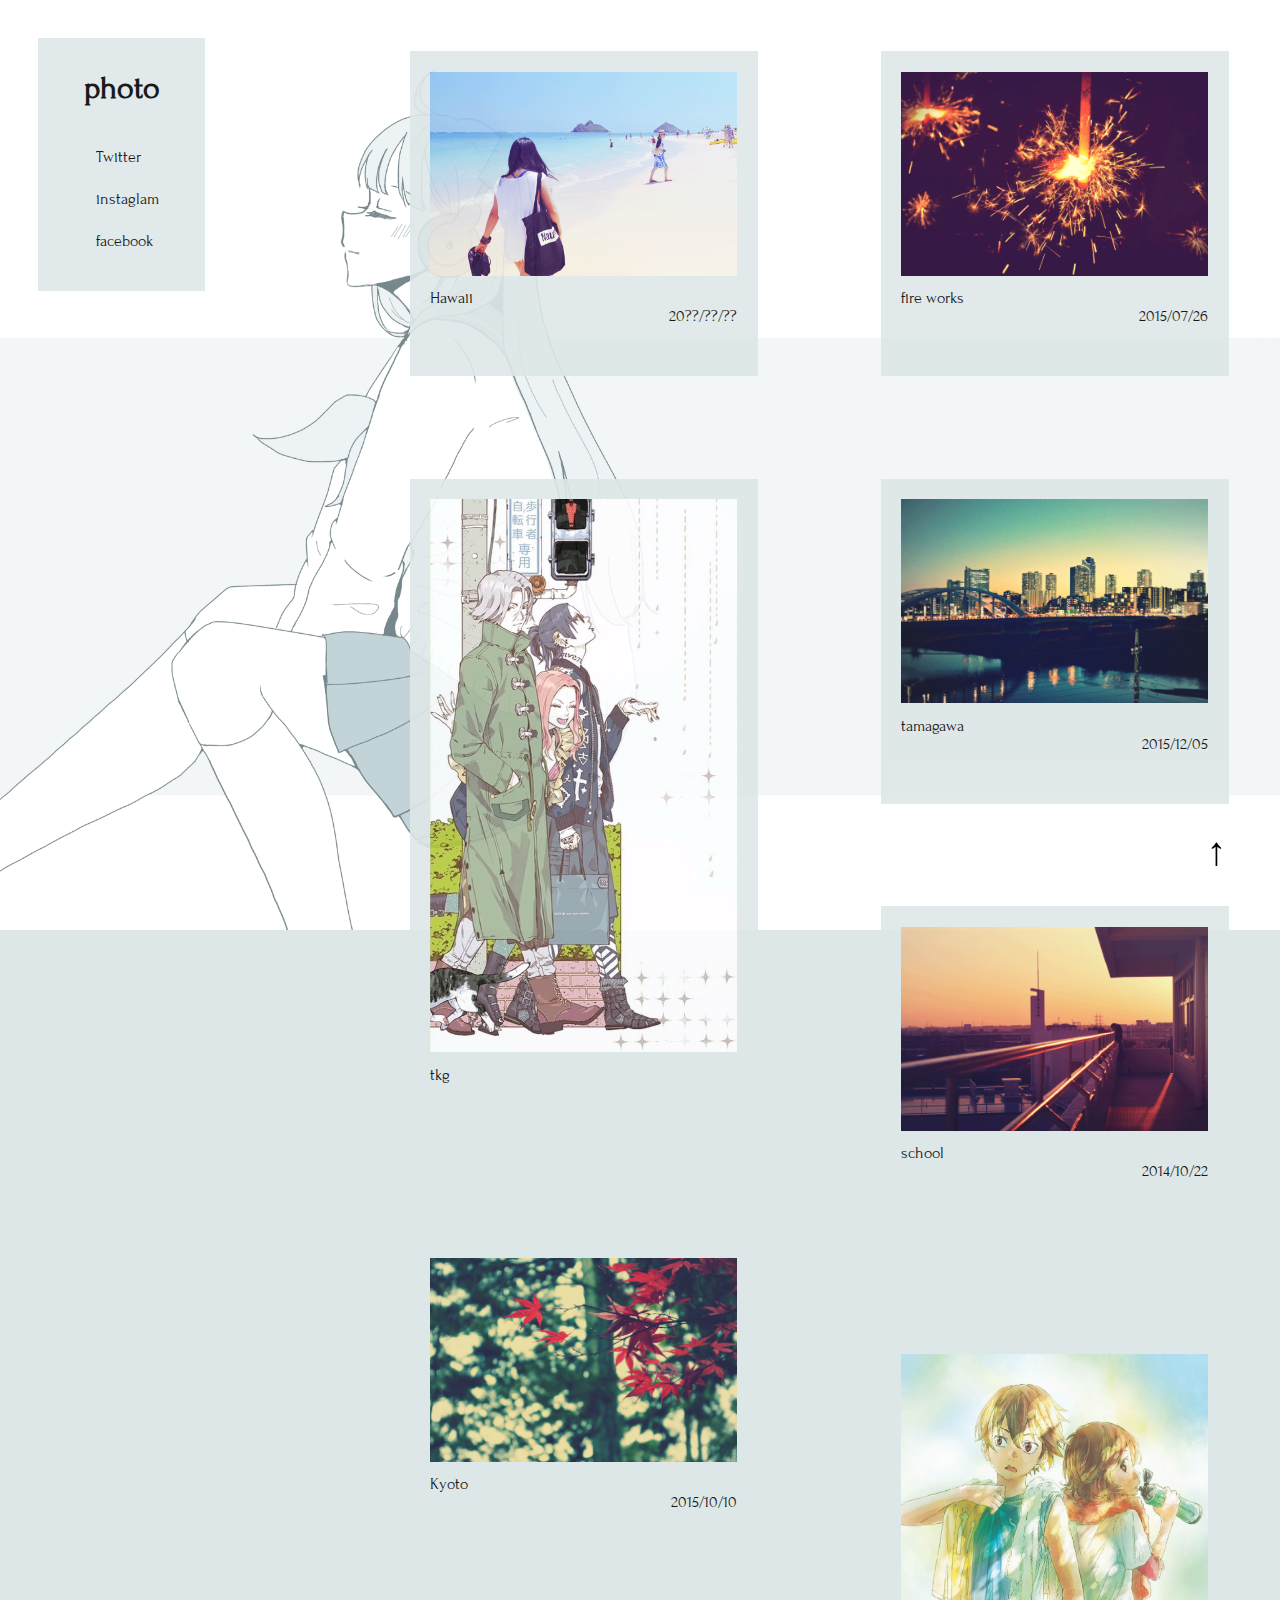
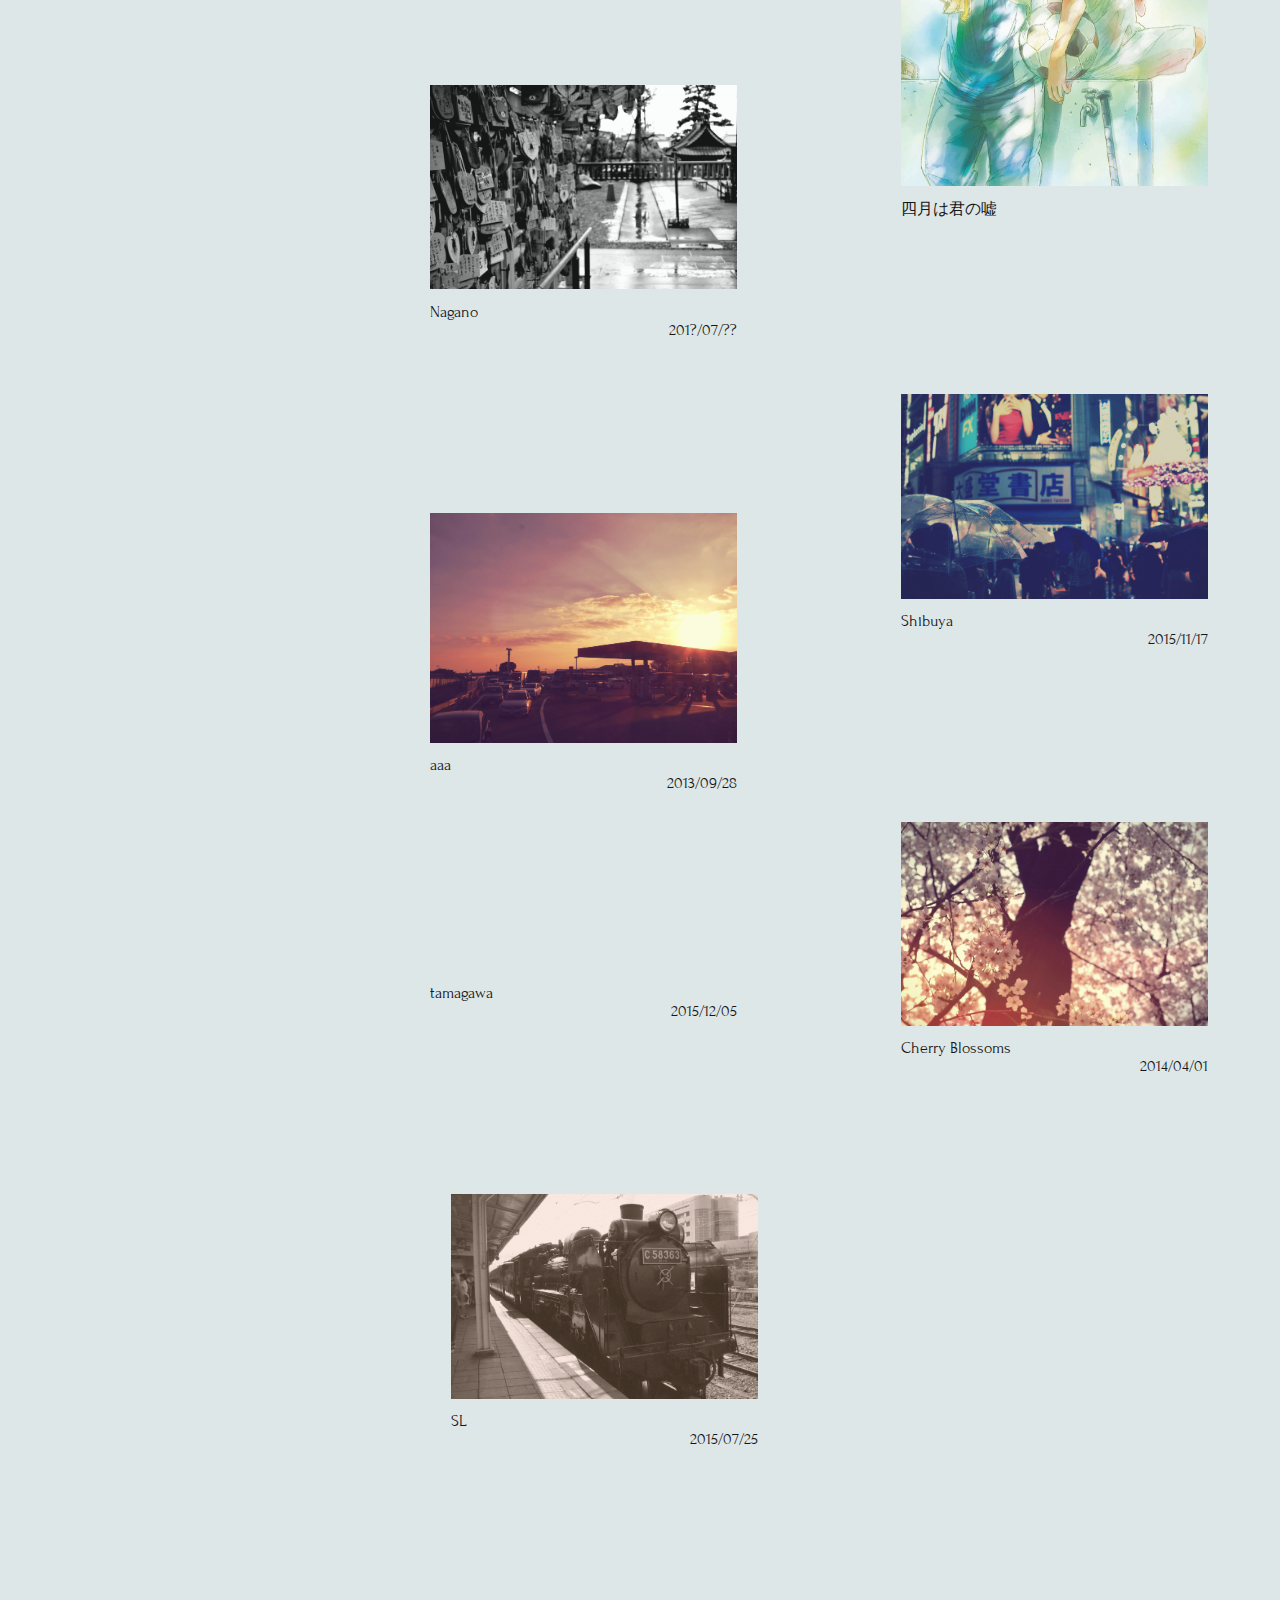
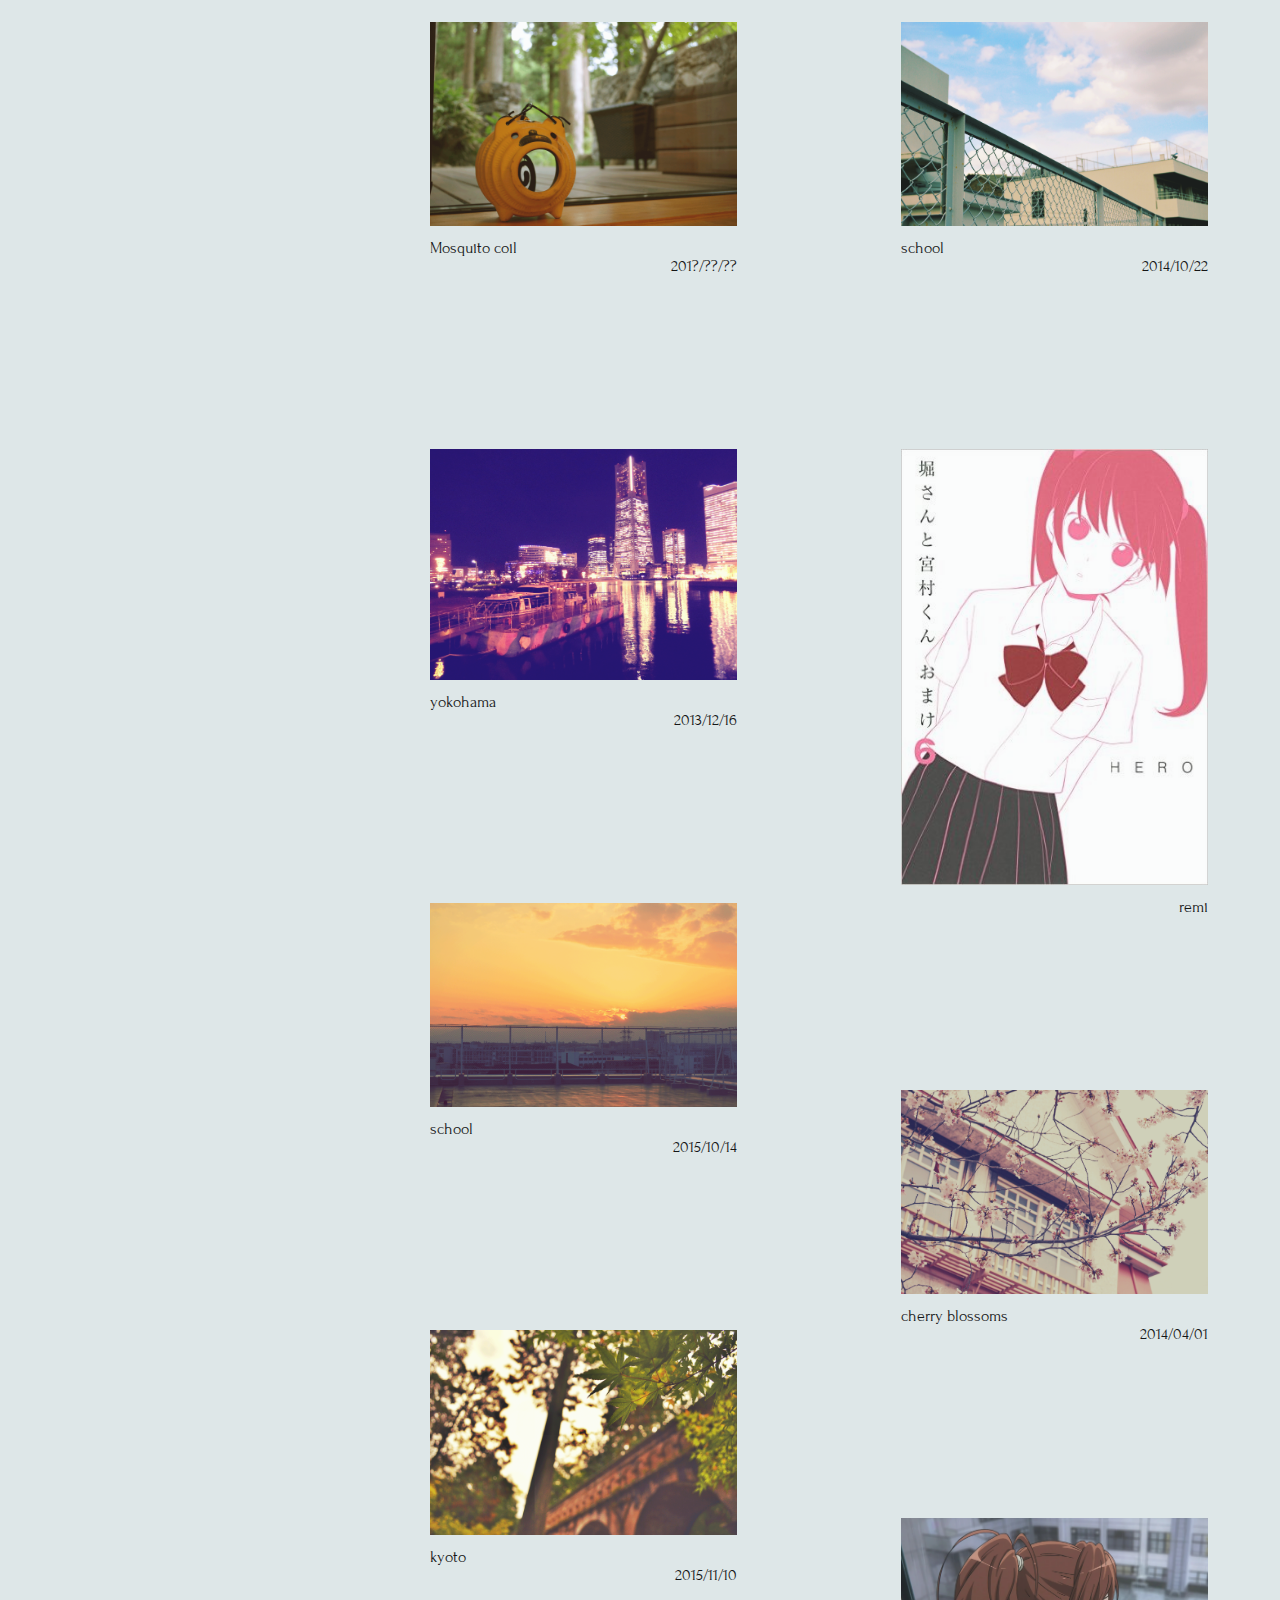
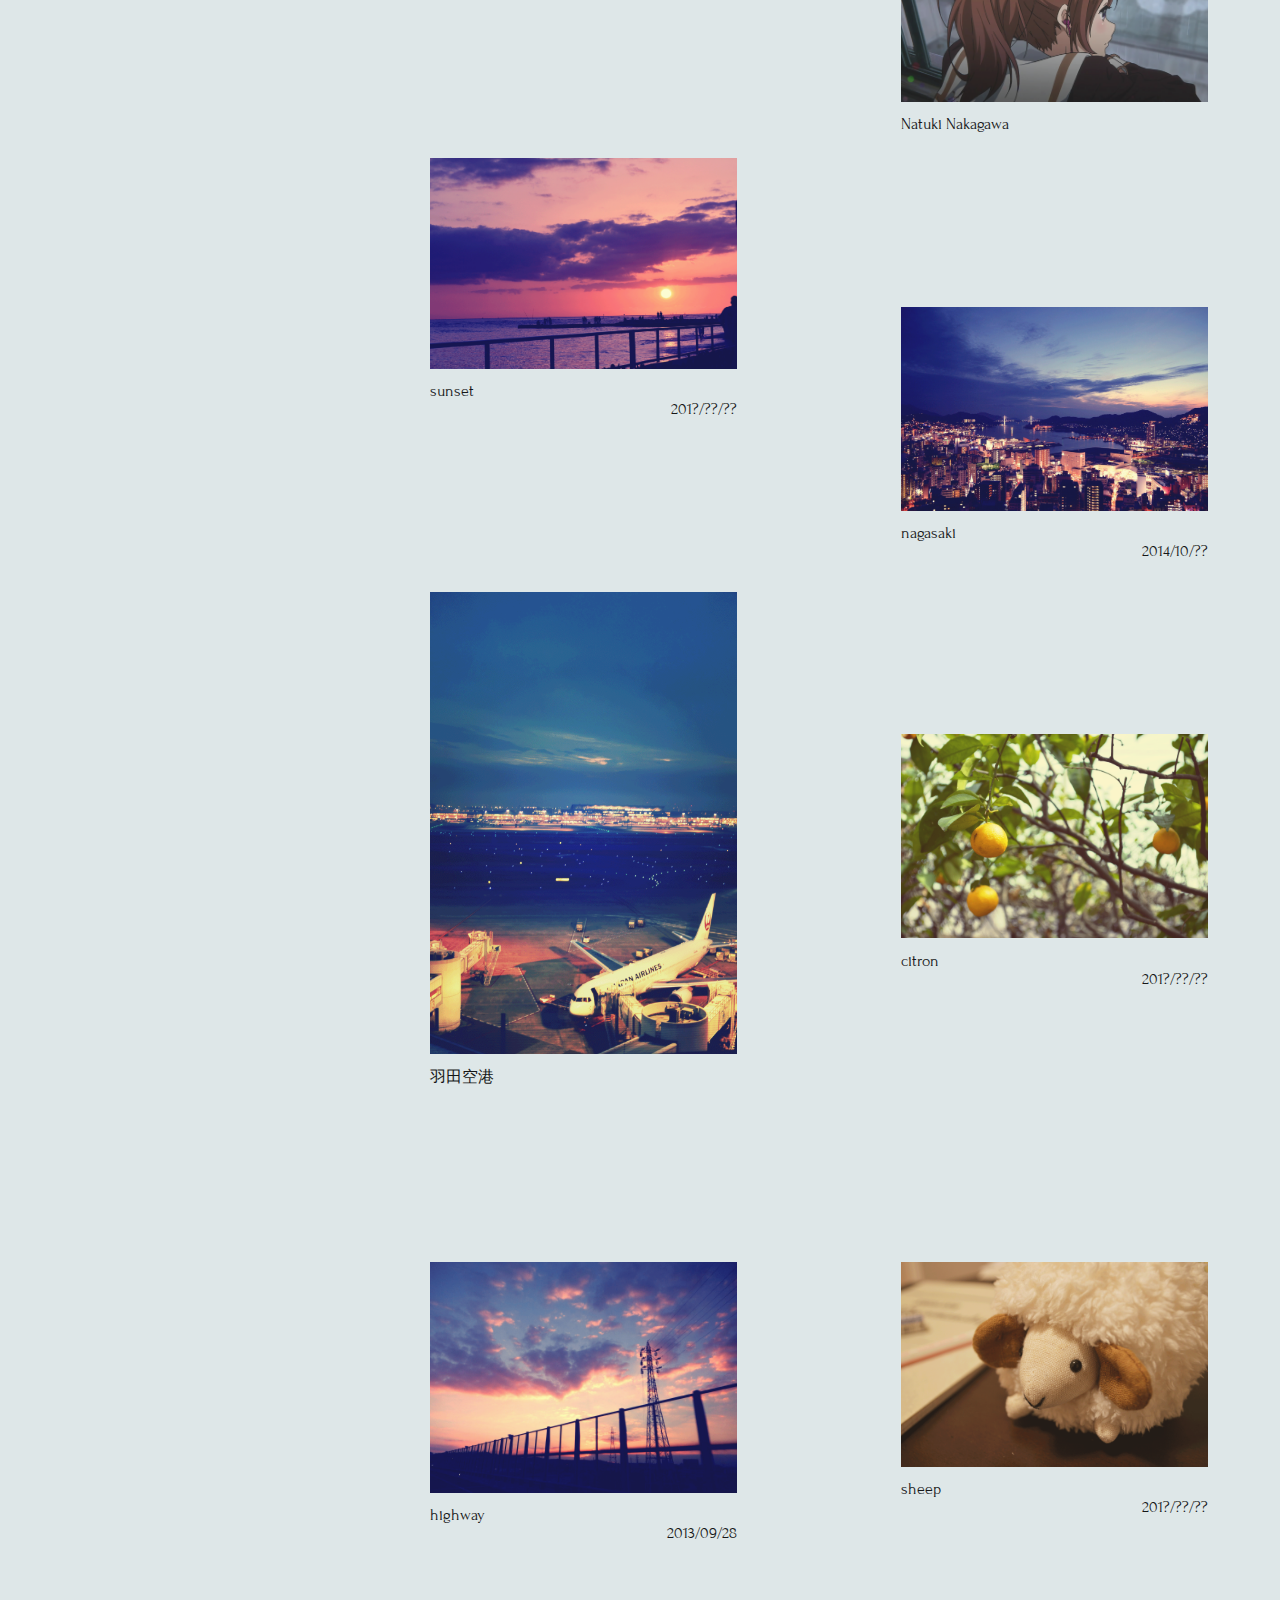
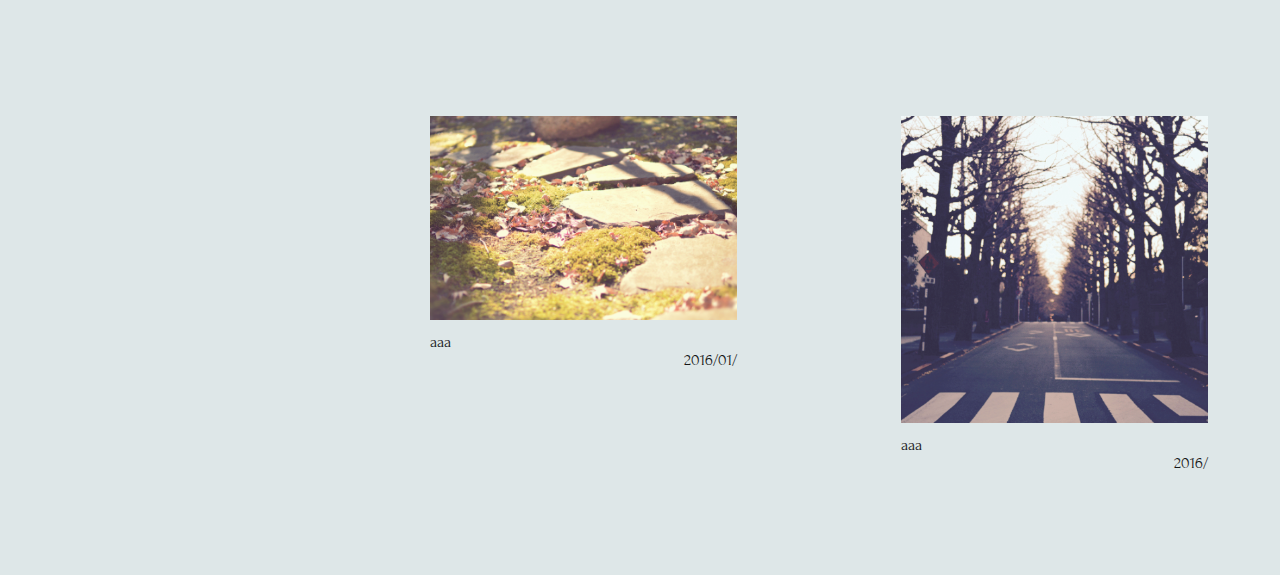
==== index.html @ d82005a2 "26" ====
<!DOCTYPE html>
<html lang="ja">

<head>
    <meta charset="UTF-8">
    <title>photo</title>
    <link rel="stylesheet" href="style.css">
    <link href='https://fonts.googleapis.com/css?family=Forum' rel='stylesheet' type='text/css'>
    
    <script src="./js/jquery-1.11.3.min.js"></script>
    <script type="text/javascript">
        $(function(){
	$('#b').on('click', function(e){
		e.preventDefault();
		$('html, body').stop().animate({
			scrollTop: 0
		},800);
	});
});

    </script>

</head>


<body>

    <div id="top"></div>

    <div id="a">
        <h1>photo</h1>
        <div class="link">
            <a href="https://twitter.com/fy1125">Twitter</a>
            <br>
            <a href="https://www.instagram.com/fu_1125/">instaglam</a>
            <br>
            <a href="https://www.facebook.com/fuukayo">facebook</a>
        </div>
    </div>



    <div id="photo">

        <div class="one top">
            <img src="./photo/1.png" alt="">
            <h4>Hawaii</h4>
            <p>20??/??/??</p>
        </div>

        <div class="two">
            <img src="./photo/hanabi.png" alt="">
            <h4>fire works</h4>
            <p>2015/07/26</p>
        </div>

        <div class="one">
            <img src="./photo/tkg.jpg" alt="">
            <h4>tkg</h4>
        </div>

        <div class="two">
            <img src="./photo/otamagawa.png" alt="">
            <h4>tamagawa</h4>
            <p>2015/12/05</p>
        </div>

        <div class="two">
            <img src="./photo/beranda.png" alt="">
            <h4>school</h4>
            <p>2014/10/22</p>
        </div>

        <div class="one">
            <img src="./photo/kyouto2.png" alt="">
            <h4>Kyoto</h4>
            <p>2015/10/10</p>
        </div>

        <div class="two">
            <img src="./photo/kimiuso.jpg" alt="">
            <h4>四月は君の嘘</h4>
            <p></p>
        </div>

        <div class="one">
            <img src="./photo/ema.png" alt="">
            <h4>Nagano</h4>
            <p>201?/07/??</p>
        </div>

        <div class="two">
            <img src="./photo/shibuya.png" alt="">
            <h4>Shibuya</h4>
            <p>2015/11/17</p>
        </div>

        <div class="one">
            <img src="./photo/osora.png" alt="">
            <h4>aaa</h4>
            <p>2013/09/28</p>
        </div>

        <div class="two">
            <img src="./photo/sakusakura.png" alt="">
            <h4>Cherry Blossoms</h4>
            <p>2014/04/01</p>
        </div>

        <div class="one">
            <img src="./photo/tamagawa.png" alt="">
            <h4>tamagawa</h4>
            <p>2015/12/05</p>
        </div>

        <div class="two">
            <img src="./photo/sl.png" alt="">
            <h4>SL</h4>
            <p>2015/07/25</p>
        </div>

        <div class="one">
            <img src="./photo/pig.png" alt="">
            <h4>Mosquito coil</h4>
            <p>201?/??/??</p>
        </div>

        <div class="two">
            <img src="./photo/daaaa.png" alt="">
            <h4>school</h4>
            <p>2014/10/22</p>
        </div>

        <div class="one">
            <img src="./photo/yokohama.png" alt="">
            <h4>yokohama</h4>
            <p>2013/12/16</p>
        </div>

        <div class="two">
            <img src="./photo/remi.jpg" alt="">
            <p>remi</p>
        </div>

        <div class="one">
            <img src="./photo/okujo.png" alt="">
            <h4>school</h4>
            <p>2015/10/14</p>
        </div>

        <div class="two">
            <img src="./photo/sakura.png" alt="">
            <h4>cherry blossoms</h4>
            <p>2014/04/01</p>
        </div>

        <div class="one">
            <img src="./photo/kyouto.png" alt="">
            <h4>kyoto</h4>
            <p>2015/11/10</p>
        </div>

        <div class="two">
            <img src="./photo/ponite.png" alt="">
            <h4>Natuki Nakagawa</h4>
            <p></p>
        </div>

        <div class="one">
            <img src="./photo/sunset.png" alt="">
            <h4>sunset</h4>
            <p>201?/??/??</p>
        </div>

        <div class="two">
            <img src="./photo/nagasaki.png" alt="">
            <h4>nagasaki</h4>
            <p>2014/10/??</p>
        </div>

        <div class="one">
            <img src="./photo/hanedaa.png" alt="">
            <h4>羽田空港</h4>
            <p></p>
        </div>

        <div class="two">
            <img src="./photo/yuzu.png" alt="">
            <h4>citron</h4>
            <p>201?/??/??</p>
        </div>
        <div class="one">
            <img src="./photo/nnn.png" alt="">
            <h4>highway</h4>
            <p>2013/09/28</p>
        </div>
        <div class="two">
            <img src="./photo/hitsuji.png" alt="">
            <h4>sheep</h4>
            <p>201?/??/??</p>
        </div>
        
        <div class="one">
            <img src="./photo/DSC_0556_.png" alt="">
            <h4>aaa</h4>
            <p>2016/01/</p>
        </div>
        
        <div class="two">
            <img src="./photo/DSC_0571.png" alt="">
            <h4>aaa</h4>
            <p>2016/</p>
        </div>

    </div>

    <div id="b">
        <a href="#top" class="c">↑</a>
    </div>
</body>


</html>
---- style.css ----
@charset "UTF-8";
* {
    margin: 0;
    padding: 0;
}

@font-face {
    font-family: 'kokugl';
    src: url('./font/font_1_kokugl_1.15_rls.eot') format('embedded-opentype'), url('./font/font_1_kokugl_1.15_rls.eot?#iefix') format('embedded-opentype'), url('./font/font_1_kokugl_1.15_rls.woff') format('woff'), url('./font/font_1_kokugl_1.15_rls.ttf') format('truetype');
    /*url('fontname.svg#fontset') format('svg');*/
    font-weight: normal;
    font-style: normal;
}

@media only screen 
    and (min-device-width: 768px) 
    and (max-device-width: 1024px)
{
    body {
        background-attachment: none;
    }
}

body {
    width: 100%;
    margin: 0;
    background-image: url(./photo/bg00.jpeg);
    background-attachment: fixed;
    background-position: center center;
    background-repeat: no-repeat;
    background-size: cover;
    background-color: #dee7e8;
    font-family: 'Forum', cursive;
    /*font-family: 'kokugl';*/
}
/*
#top {
    position: fixed;
    top: 0%;
    left: 50%;
    background-image: url(./photo/bg00.jpeg);
    background-repeat: no-repeat;
    width: 2048px;
    height: 1536px;
    margin-top: -824px;
    margin-left: -768px;
}
*/

#a {
    width: 10%;
    background: #dee7e8;
    margin: 3%;
    margin-right: 4%;
    padding: 1.5%;
    padding-bottom: 3%;
    float: left;
    position: fixed;
    opacity: 0.9;
}

h1 {
    text-align: center;
    padding-top: 10%;
    color: #000;
}

.link {
    margin: 0 auto;
    padding-left: 30%;
    padding-top: 30%;
}

a {
    text-decoration: none;
    text-align: center;
    line-height: 1.5em;
    color: #000;
    display: table-cell;
    -webkit-transition: all 1.0s ease;
    -moz-transition: all 1.0s ease;
    -o-transition: all 1.0s ease;
    transition: all 1.0s ease;
}

a:hover {
    color: #c4c4c4;
    -moz-transform: rotateY(360deg);
    -webkit-transform: rotateY(360deg);
    -o-transform: rotateY(360deg);
    -ms-transform: rotateY(360deg);
}

#photo {
    margin-left: 20%;
}

h4 {
    color: #000;
    font-weight: 100;
}

p {
    text-align: right;
    color: #000;
}

img {
    width: 100%;
    margin-bottom: 3%;
}

.one {
    background: /*#d8e5e3*/
    #dee7e8/*#c6d4d6*/
    ;
    width: 30%;
    margin: 5%;
    padding: 2%;
    padding-bottom: 5%;
    margin-left: 15%;
    float: left;
    opacity: 0.9;
}

.two {
    background: #dee7e8;
    width: 30%;
    margin: 5%;
    padding: 2%;
    padding-bottom: 5%;
    padding-top: 2%;
    margin-right: 5%;
    opacity: 0.9;
    float: right;
}

#b {
    width: 50px;
    height: 50px;
    right: 3%;
    bottom: 3%;
    transition: 0.3s;
    text-decoration: none;
    position: fixed;
    margin-left: auto;
    font-size: 40px;
}

.c {
    top: 0;
    right: 0;
    bottom: 0;
    left: 0;
    margin: auto;
    width: 50px;
    height: 50px;
}
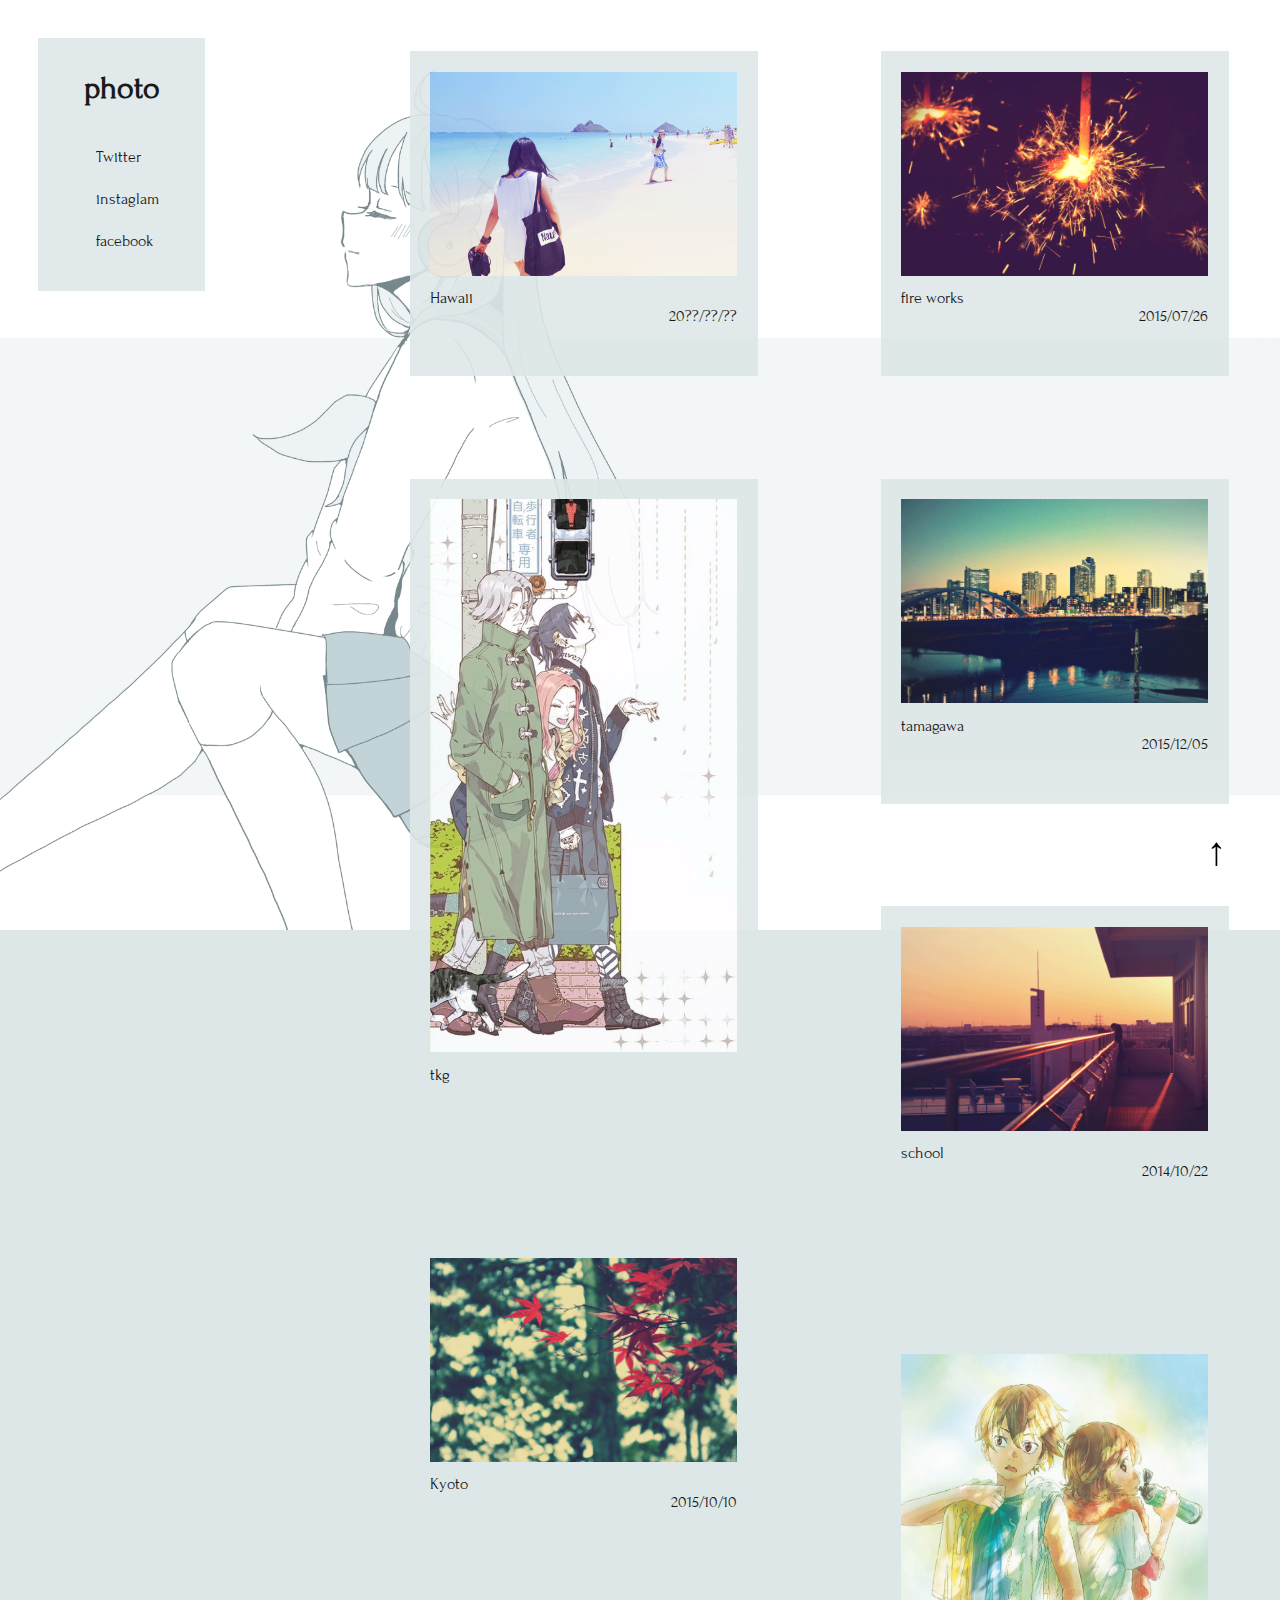
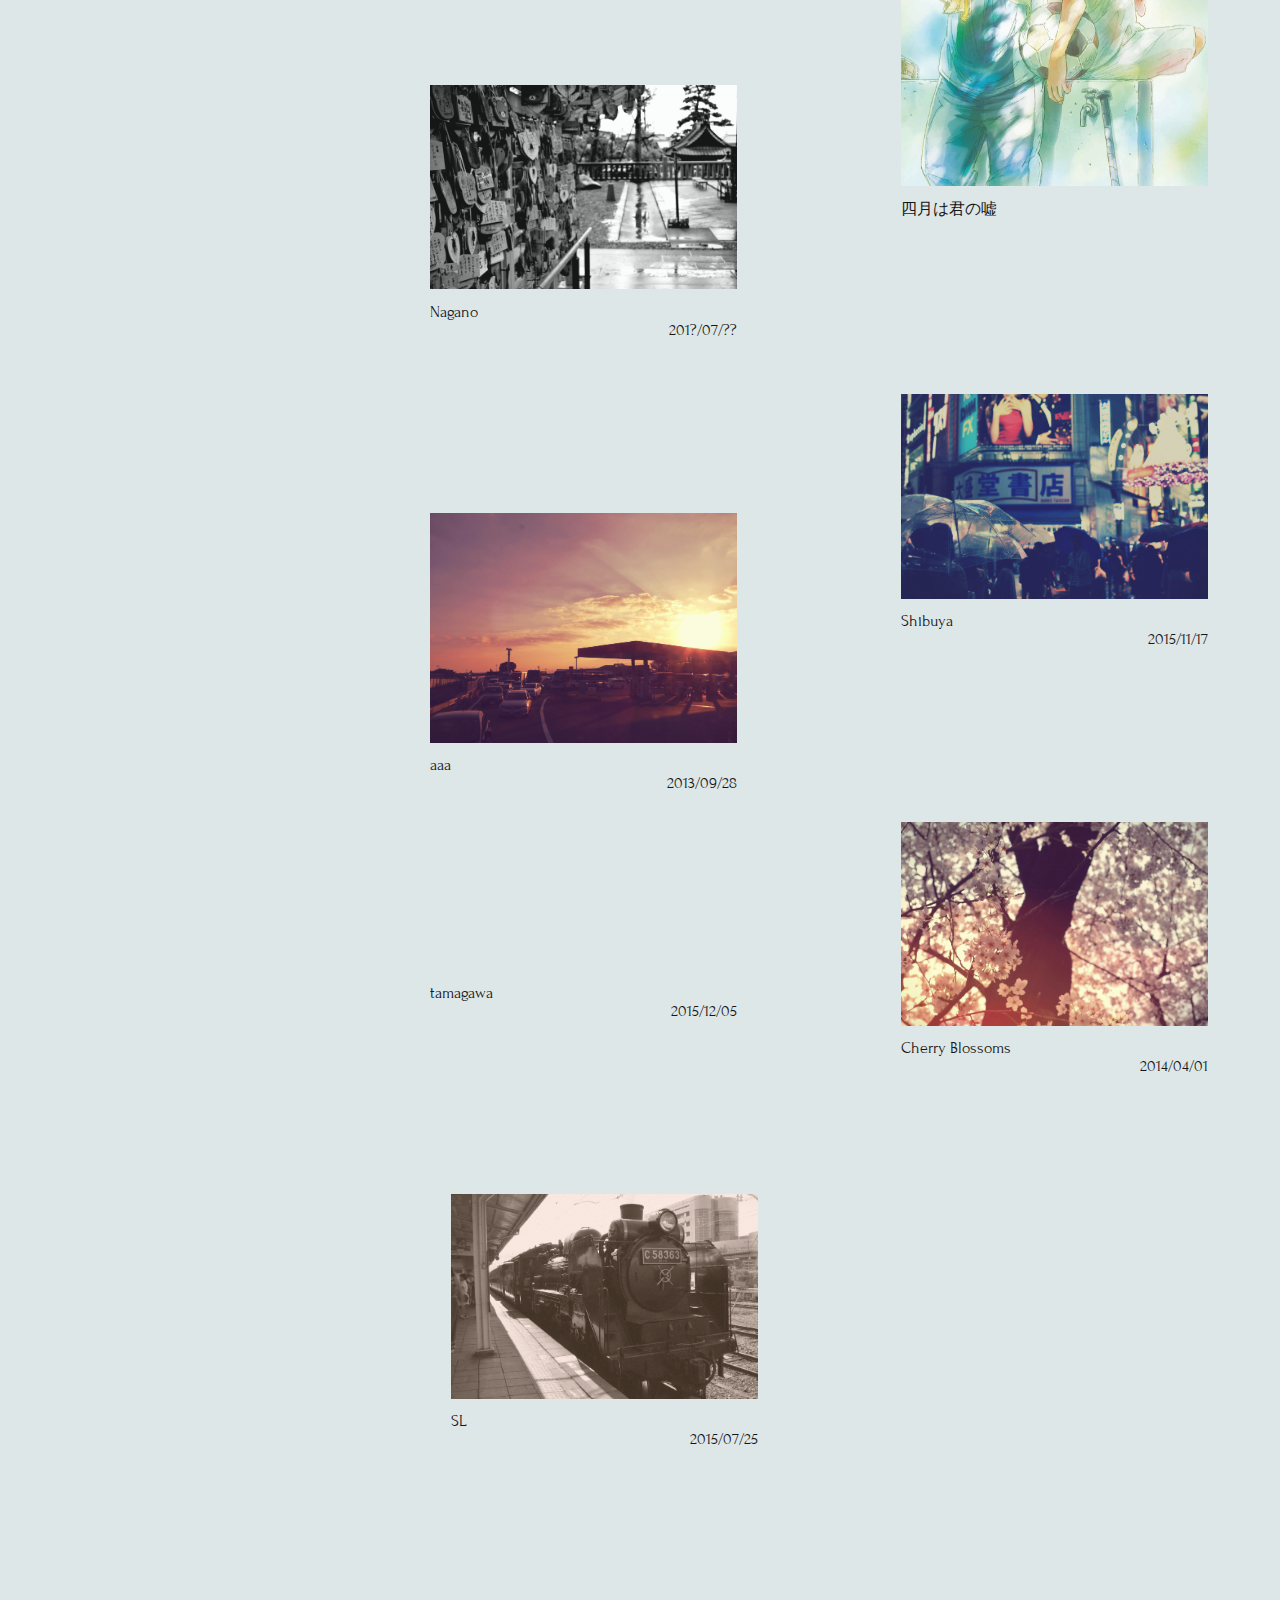
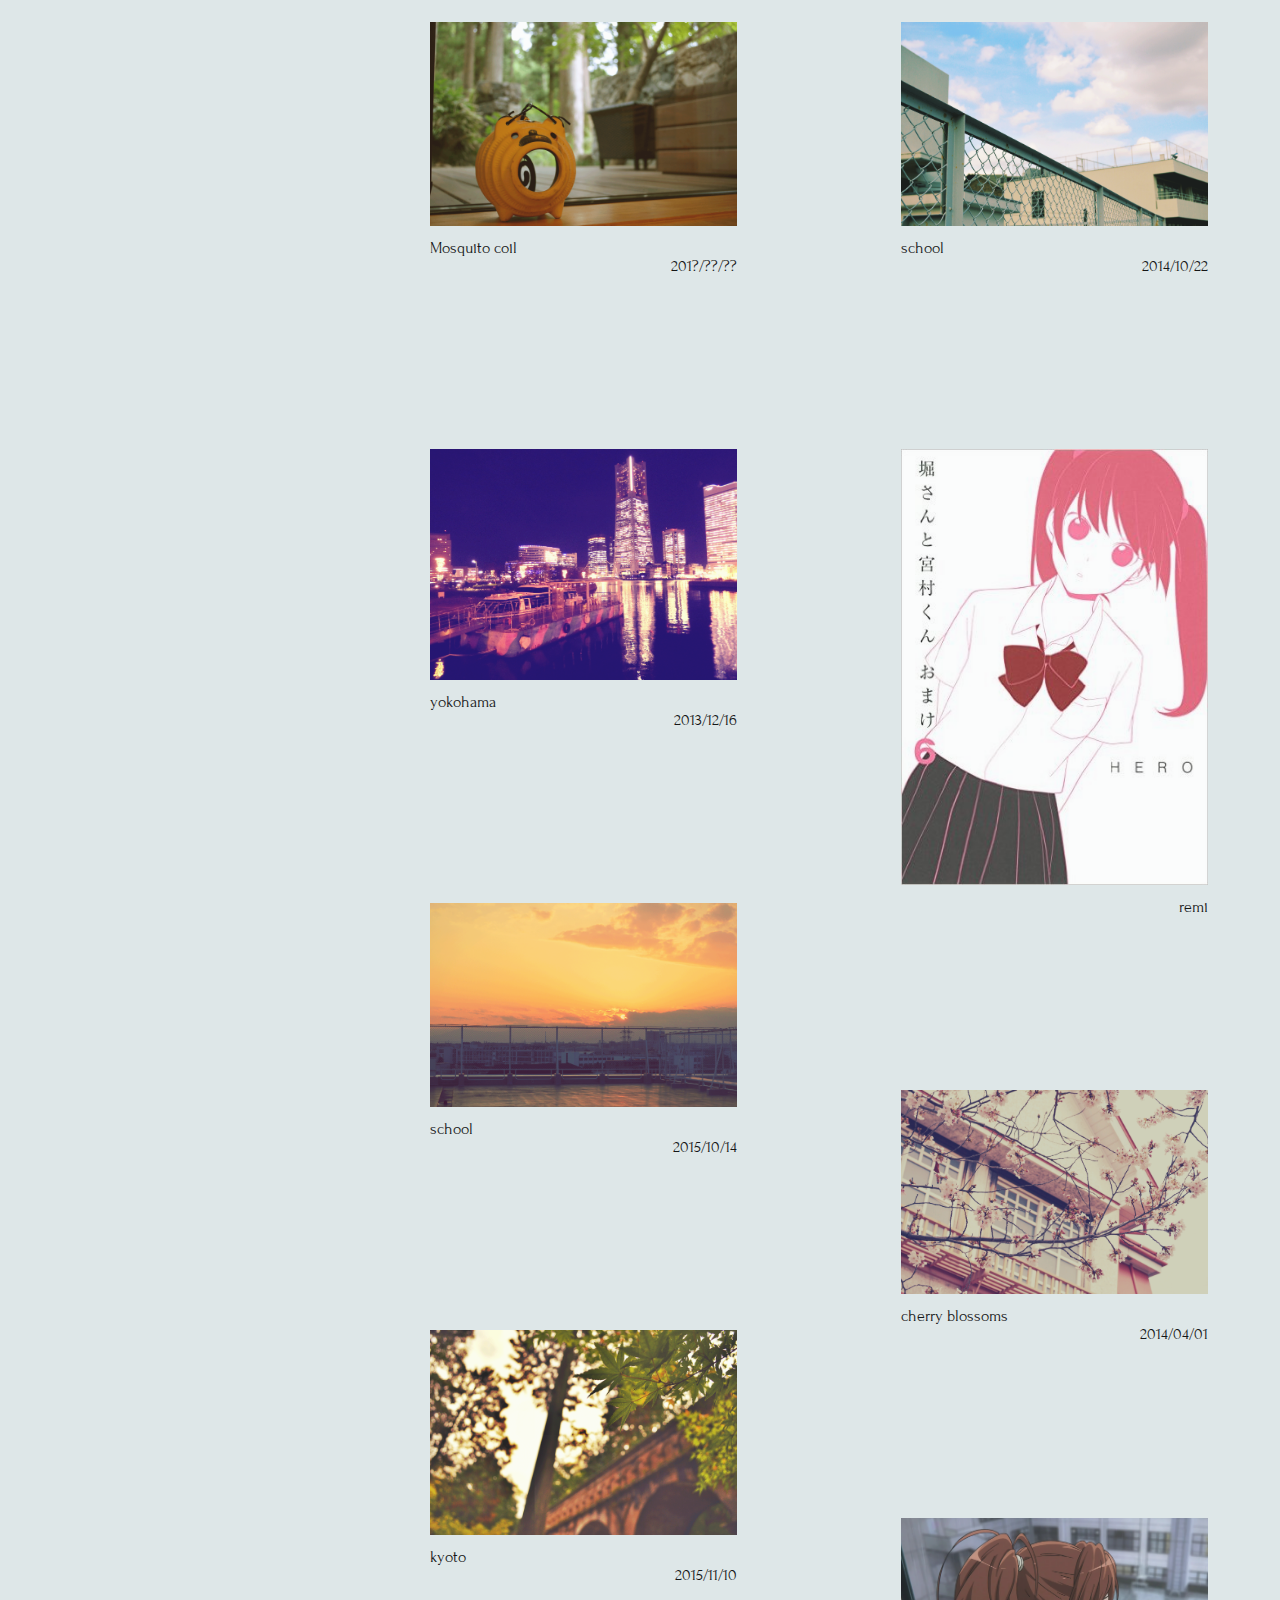
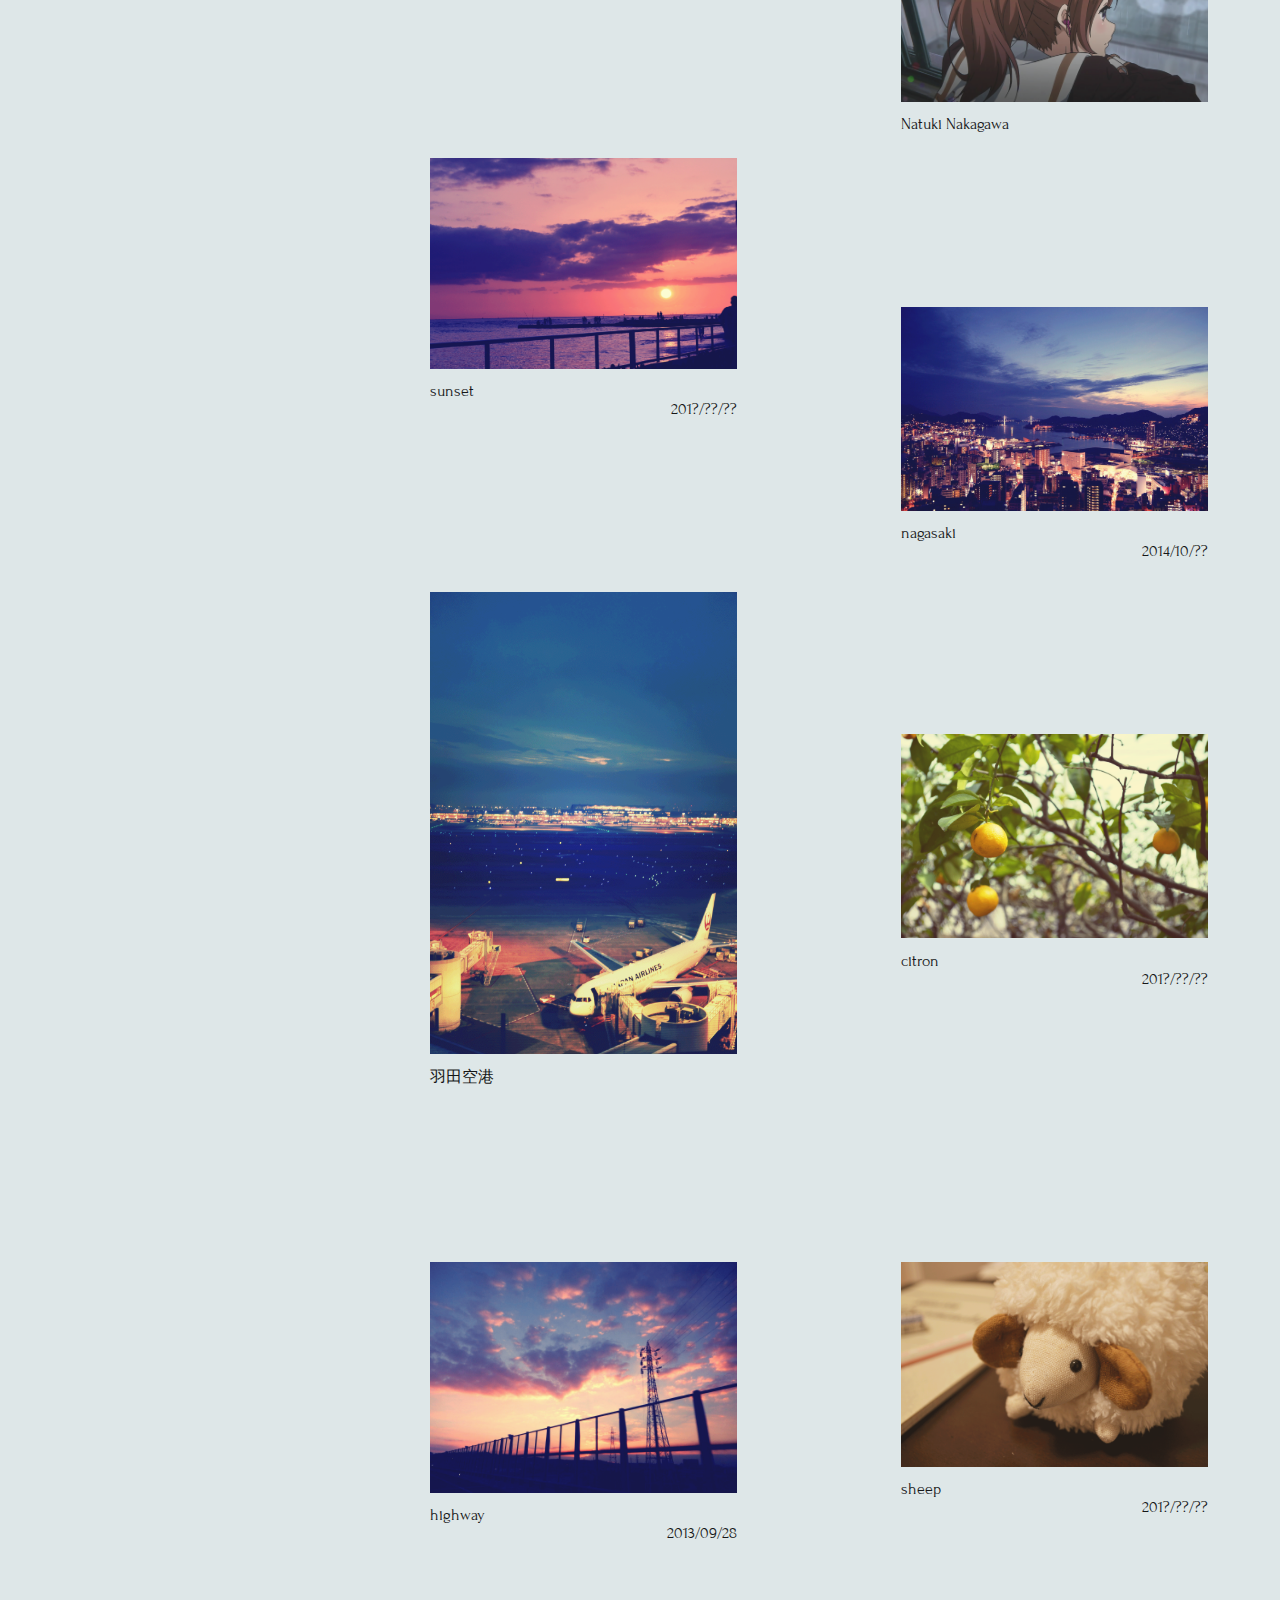
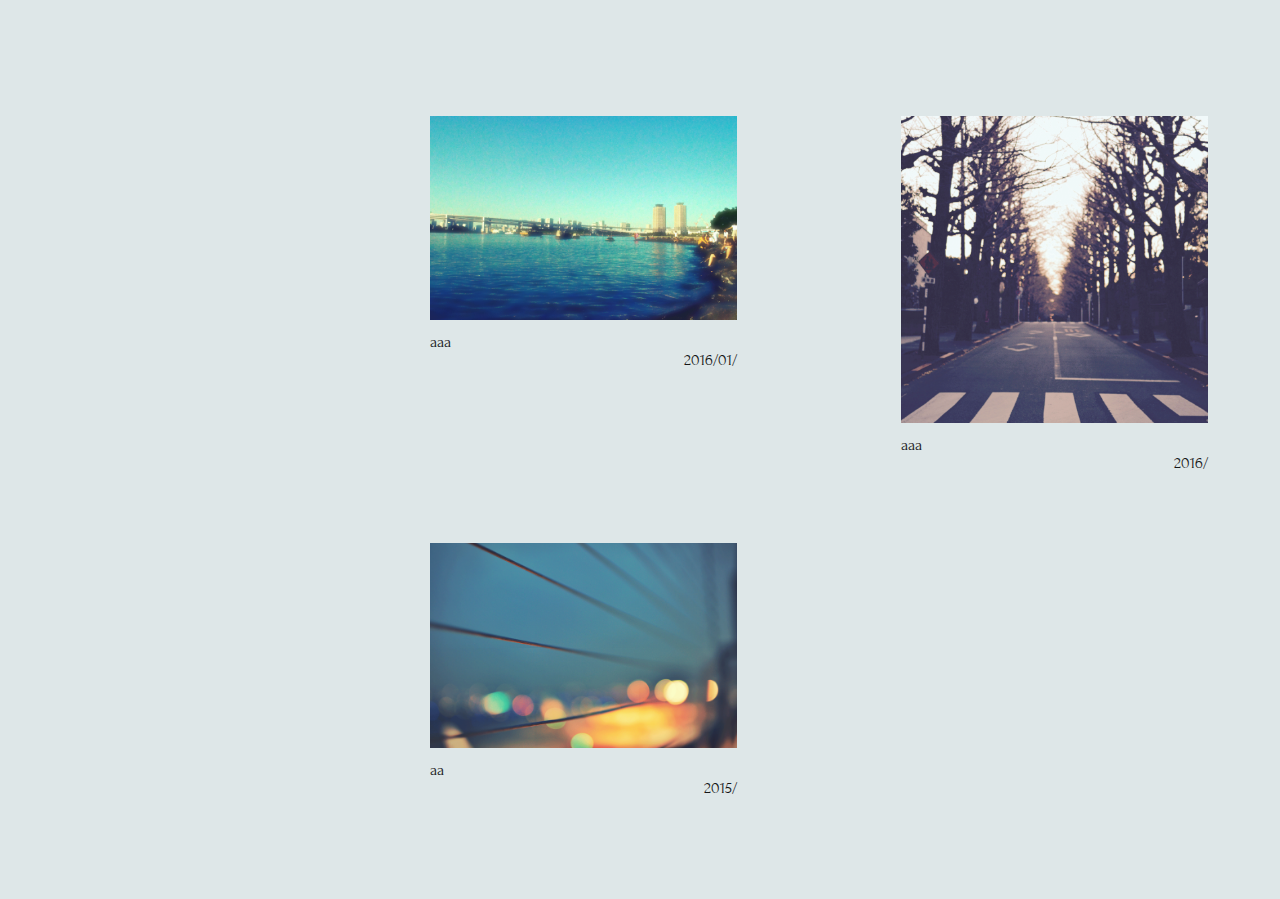
==== commit a8333c95: "27" ====
--- a/index.html
+++ b/index.html
@@ -201,16 +201,24 @@
         </div>
         
         <div class="one">
-            <img src="./photo/DSC_0556_.png" alt="">
+            <img src="./photo/odaiba.png" alt="">
             <h4>aaa</h4>
             <p>2016/01/</p>
         </div>
         
         <div class="two">
-            <img src="./photo/DSC_0571.png" alt="">
+           <img src="./photo/namiki.png" alt="">
             <h4>aaa</h4>
             <p>2016/</p>
         </div>
+        
+        <div class="one">
+            <img src="./photo/back.png" alt="">
+            <h4>aa</h4>
+            <p>2015/</p>
+        </div>
+        
+        
 
     </div>
 
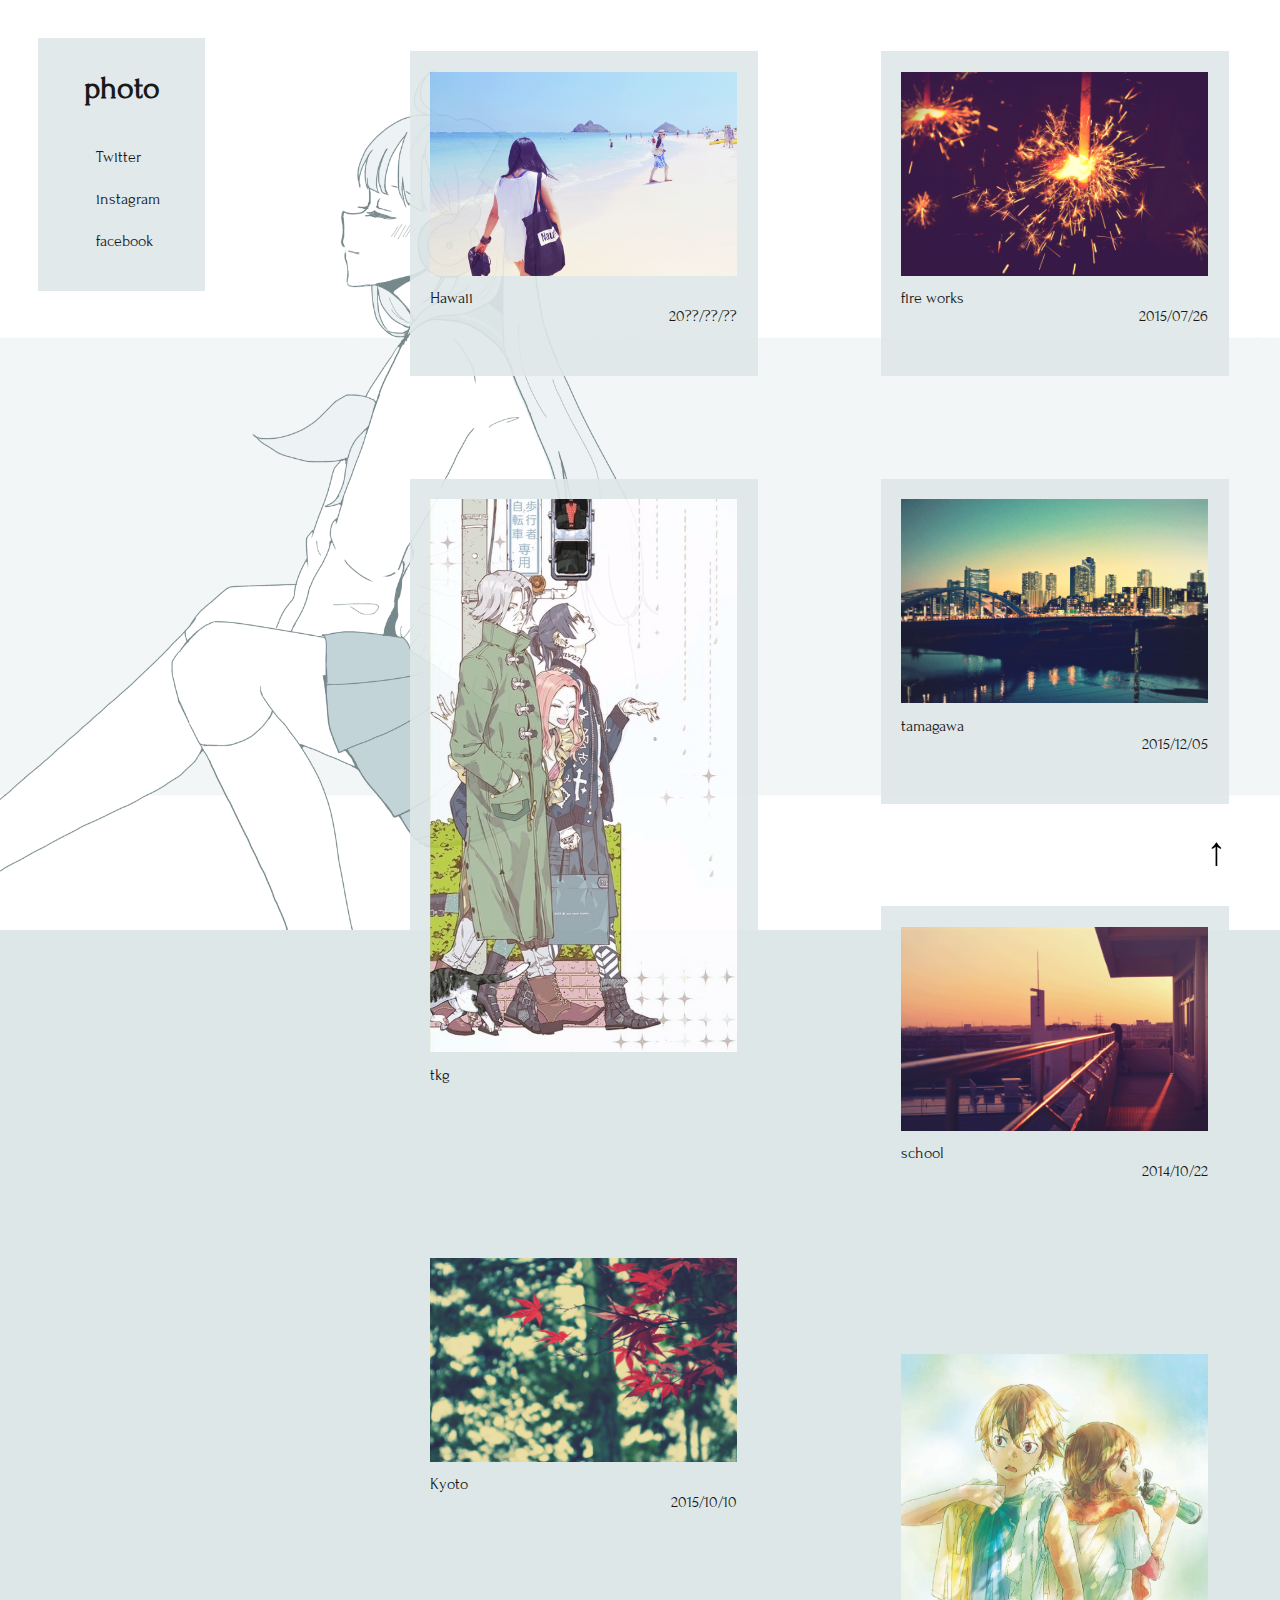
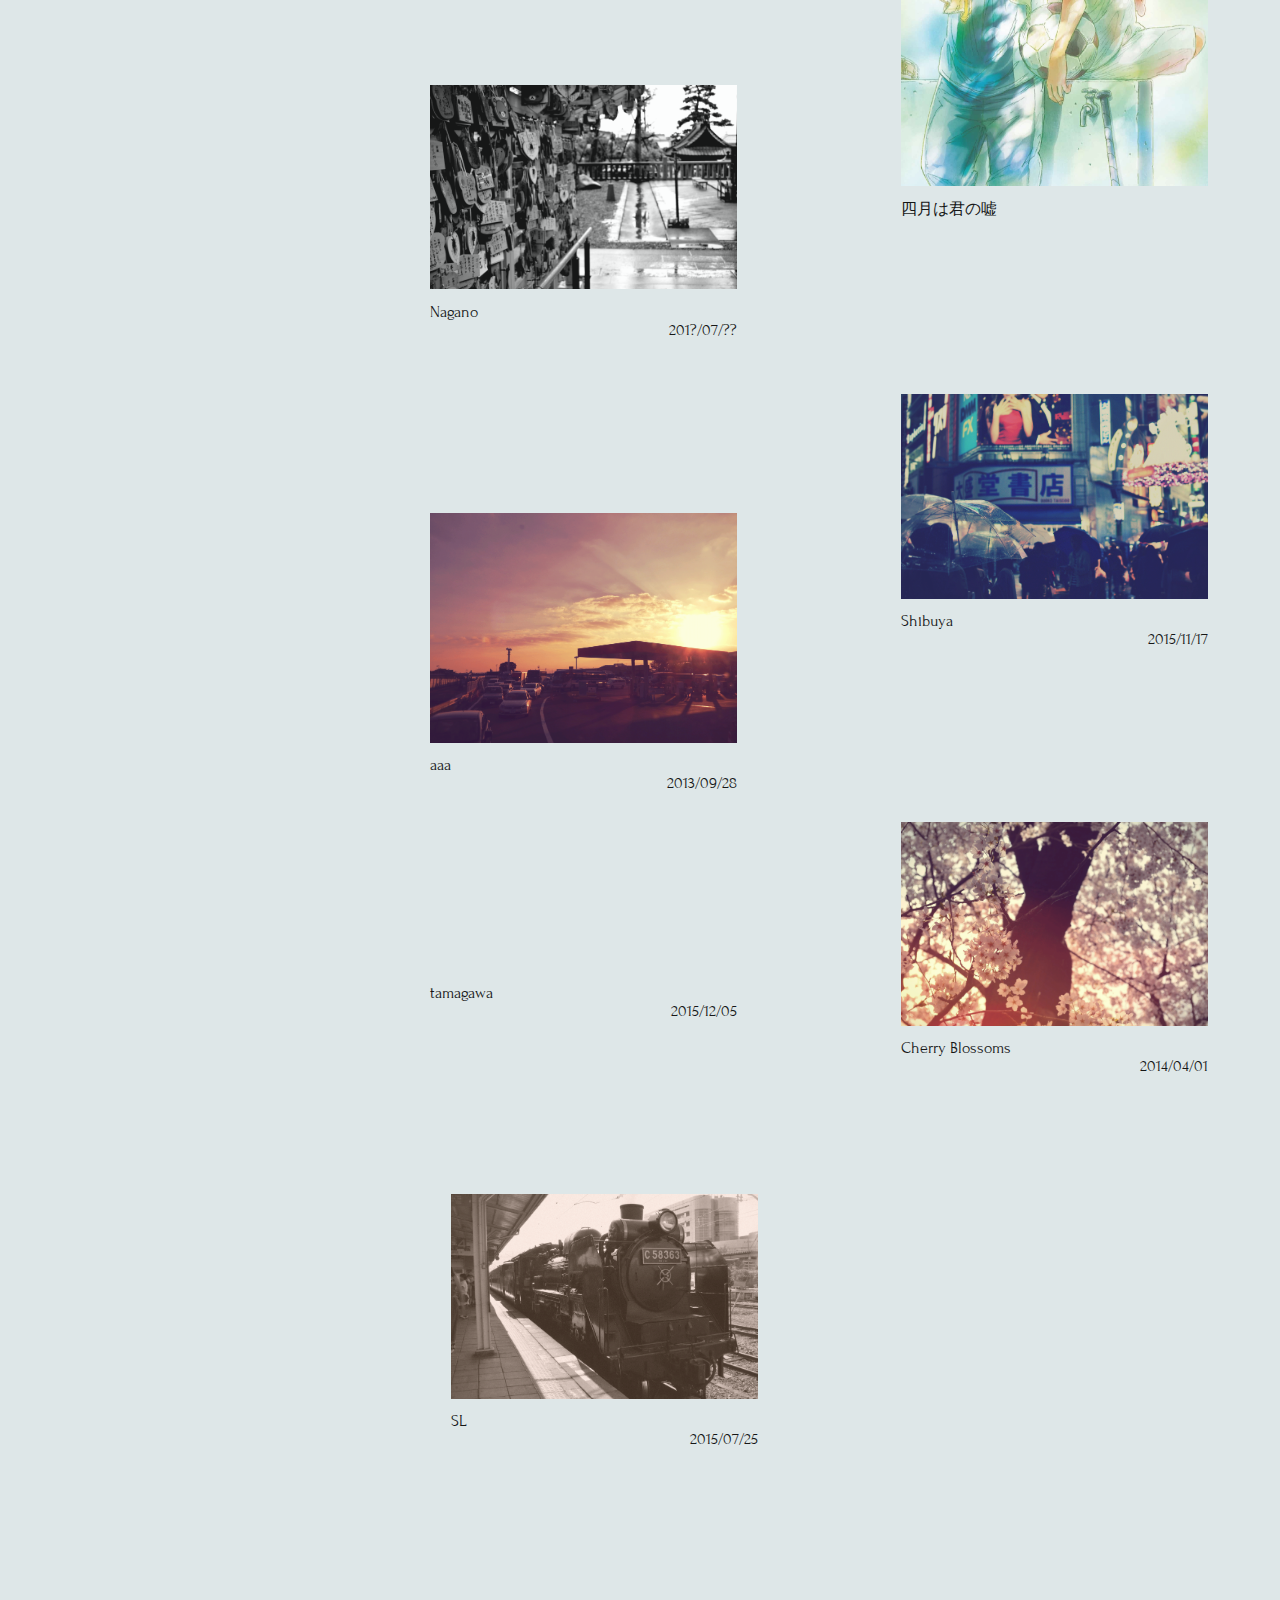
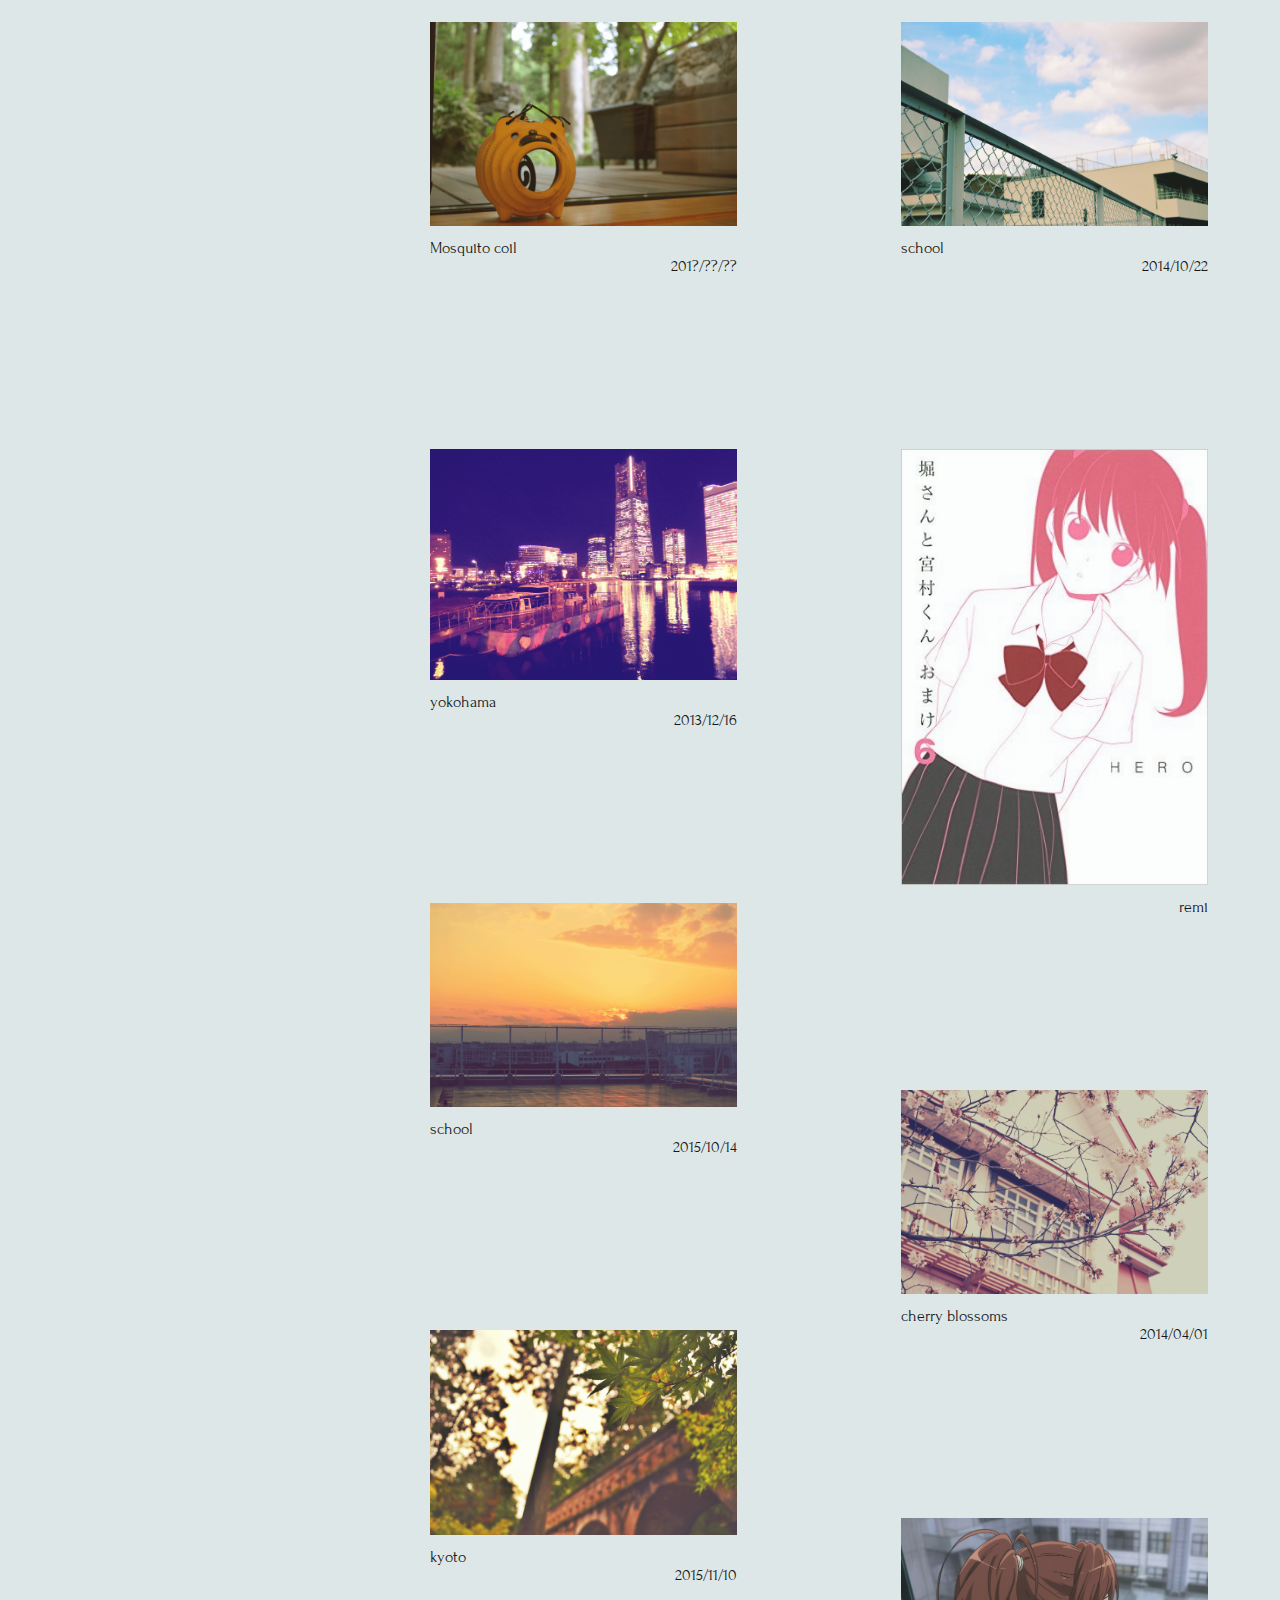
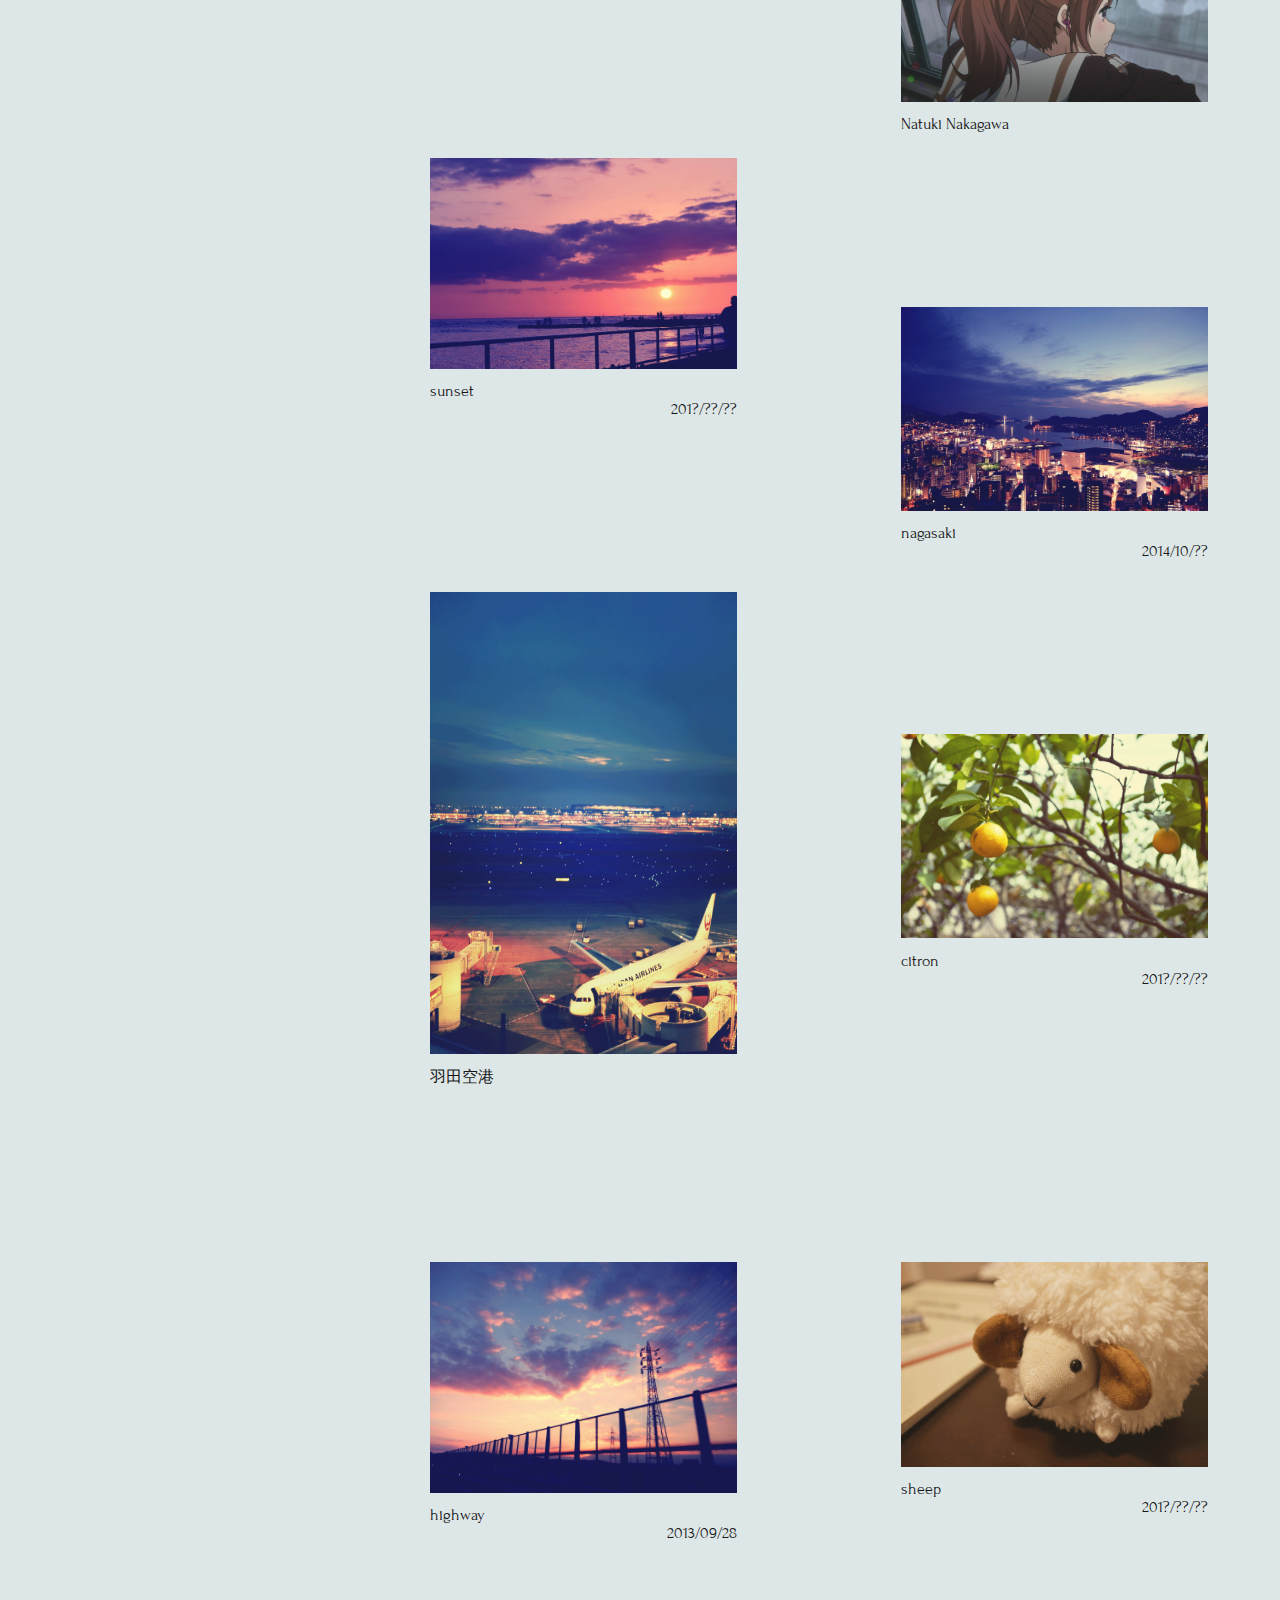
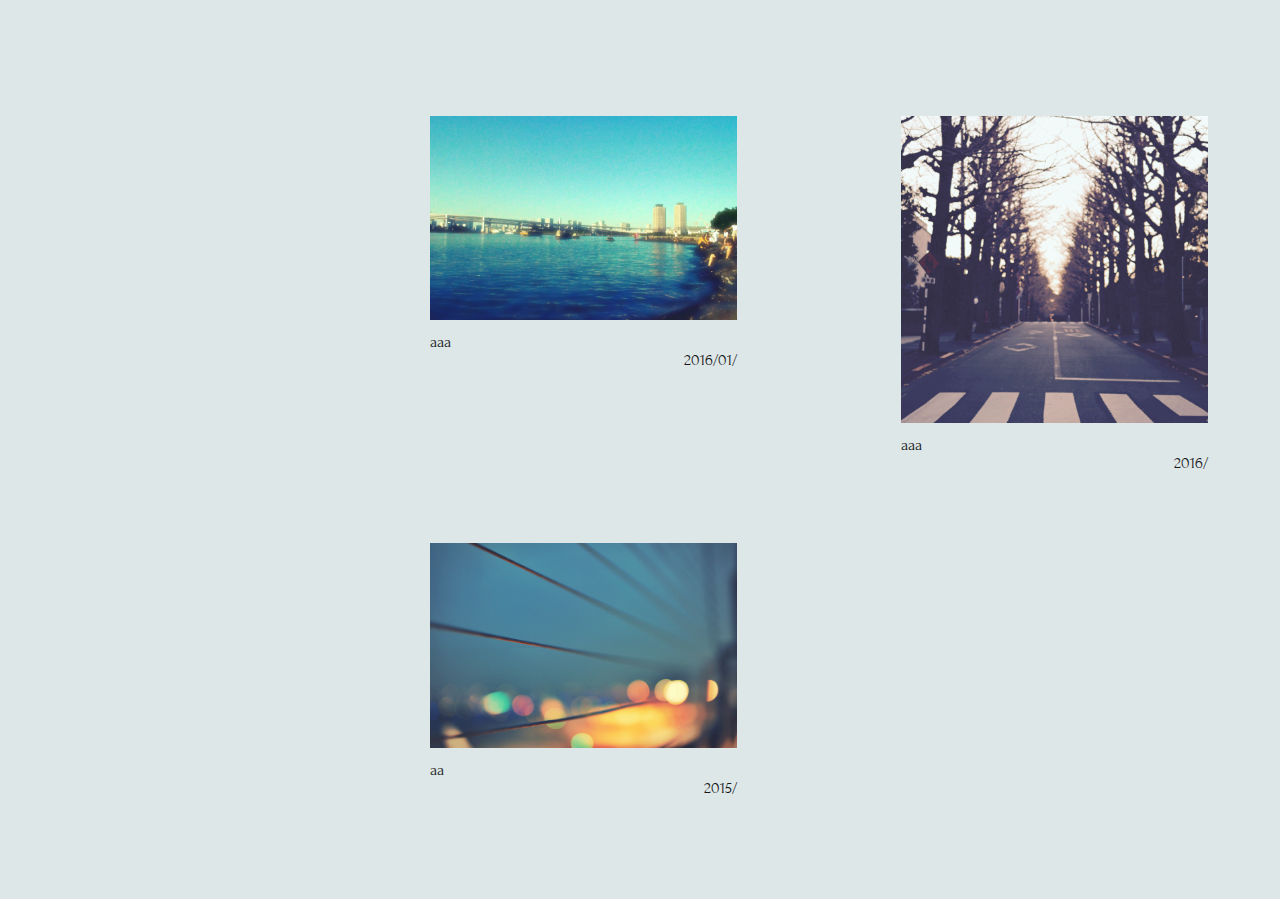
==== commit fdd75399: "29" ====
--- a/index.html
+++ b/index.html
@@ -6,18 +6,25 @@
     <title>photo</title>
     <link rel="stylesheet" href="style.css">
     <link href='https://fonts.googleapis.com/css?family=Forum' rel='stylesheet' type='text/css'>
-    
+
     <script src="./js/jquery-1.11.3.min.js"></script>
+    <script src="js/jquery.lazyload.min.js"></script>
     <script type="text/javascript">
-        $(function(){
-	$('#b').on('click', function(e){
-		e.preventDefault();
-		$('html, body').stop().animate({
-			scrollTop: 0
-		},800);
-	});
-});
-
+        $(function () {
+            $('#b').on('click', function (e) {
+                e.preventDefault();
+                $('html, body').stop().animate({
+                    scrollTop: 0
+                }, 800);
+            });
+        });
+
+        $(function () {
+            $('img.one img.two').lazyload({
+                    threshold: 200, // 200pxの距離まで近づいたら表示する
+                    effect: "fadeIn", // じわじわっと表示させる
+                });
+        });
     </script>
 
 </head>
@@ -32,7 +39,7 @@
         <div class="link">
             <a href="https://twitter.com/fy1125">Twitter</a>
             <br>
-            <a href="https://www.instagram.com/fu_1125/">instaglam</a>
+            <a href="https://www.instagram.com/fu_1125/">instagram</a>
             <br>
             <a href="https://www.facebook.com/fuukayo">facebook</a>
         </div>
@@ -199,26 +206,26 @@
             <h4>sheep</h4>
             <p>201?/??/??</p>
         </div>
-        
+
         <div class="one">
             <img src="./photo/odaiba.png" alt="">
             <h4>aaa</h4>
             <p>2016/01/</p>
         </div>
-        
-        <div class="two">
-           <img src="./photo/namiki.png" alt="">
+
+        <div class="two">
+            <img src="./photo/namiki.png" alt="">
             <h4>aaa</h4>
             <p>2016/</p>
         </div>
-        
+
         <div class="one">
             <img src="./photo/back.png" alt="">
             <h4>aa</h4>
             <p>2015/</p>
         </div>
-        
-        
+
+
 
     </div>
 
--- a/style.css
+++ b/style.css
@@ -12,14 +12,6 @@
     font-style: normal;
 }
 
-@media only screen 
-    and (min-device-width: 768px) 
-    and (max-device-width: 1024px)
-{
-    body {
-        background-attachment: none;
-    }
-}
 
 body {
     width: 100%;
@@ -33,19 +25,23 @@
     font-family: 'Forum', cursive;
     /*font-family: 'kokugl';*/
 }
-/*
+
 #top {
-    position: fixed;
-    top: 0%;
+  position: fixed;
+  background-image: url(./photo/bg00.jpeg);
+  background-position: center center;
+  background-repeat: no-repeat;
+  background-size: cover;
+  background-repeat: no-repeat;
+  width: 100%;
+  height: 100%;
+  /*
+    top: 50%;
     left: 50%;
-    background-image: url(./photo/bg00.jpeg);
-    background-repeat: no-repeat;
-    width: 2048px;
-    height: 1536px;
-    margin-top: -824px;
-    margin-left: -768px;
+    margin-top: -20%;
+    margin-left: 50%;
+  */
 }
-*/
 
 #a {
     width: 10%;
@@ -112,8 +108,7 @@
 
 .one {
     background: /*#d8e5e3*/
-    #dee7e8/*#c6d4d6*/
-    ;
+    #dee7e8/*#c6d4d6*/;
     width: 30%;
     margin: 5%;
     padding: 2%;
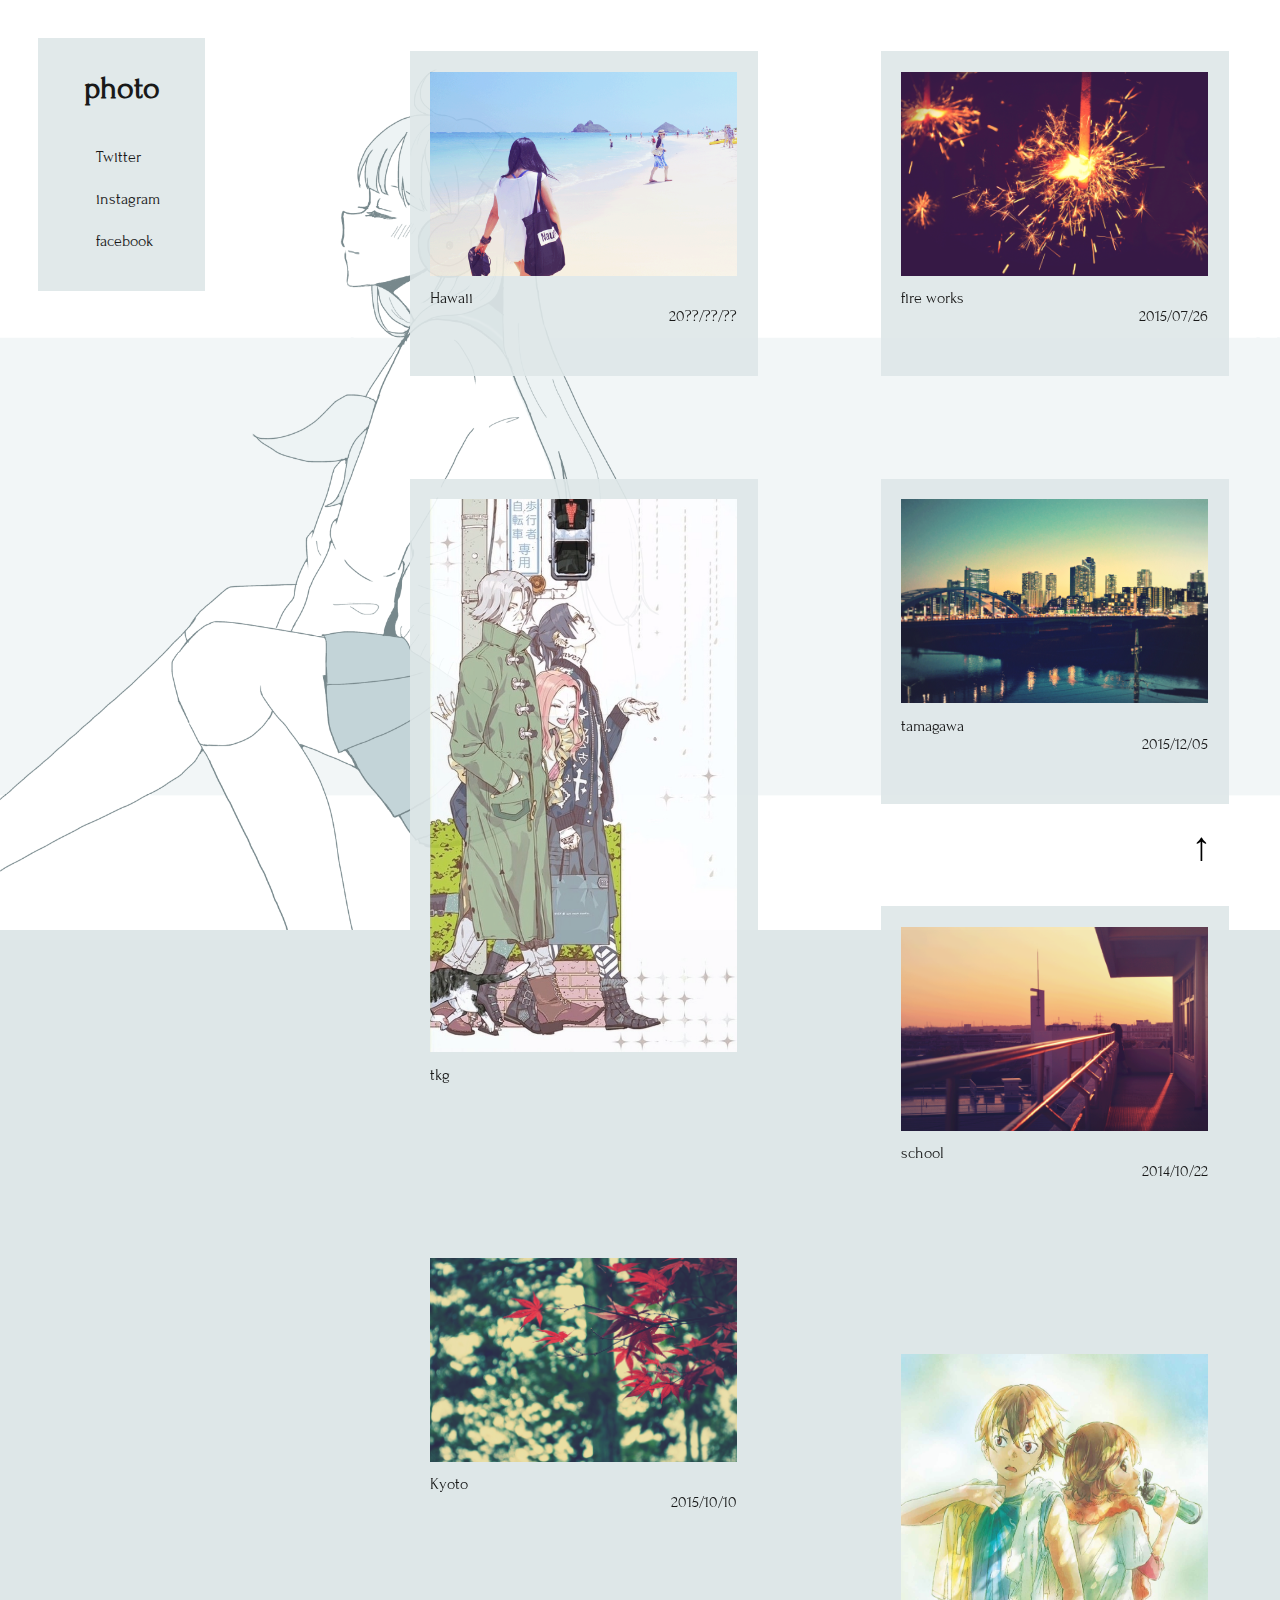
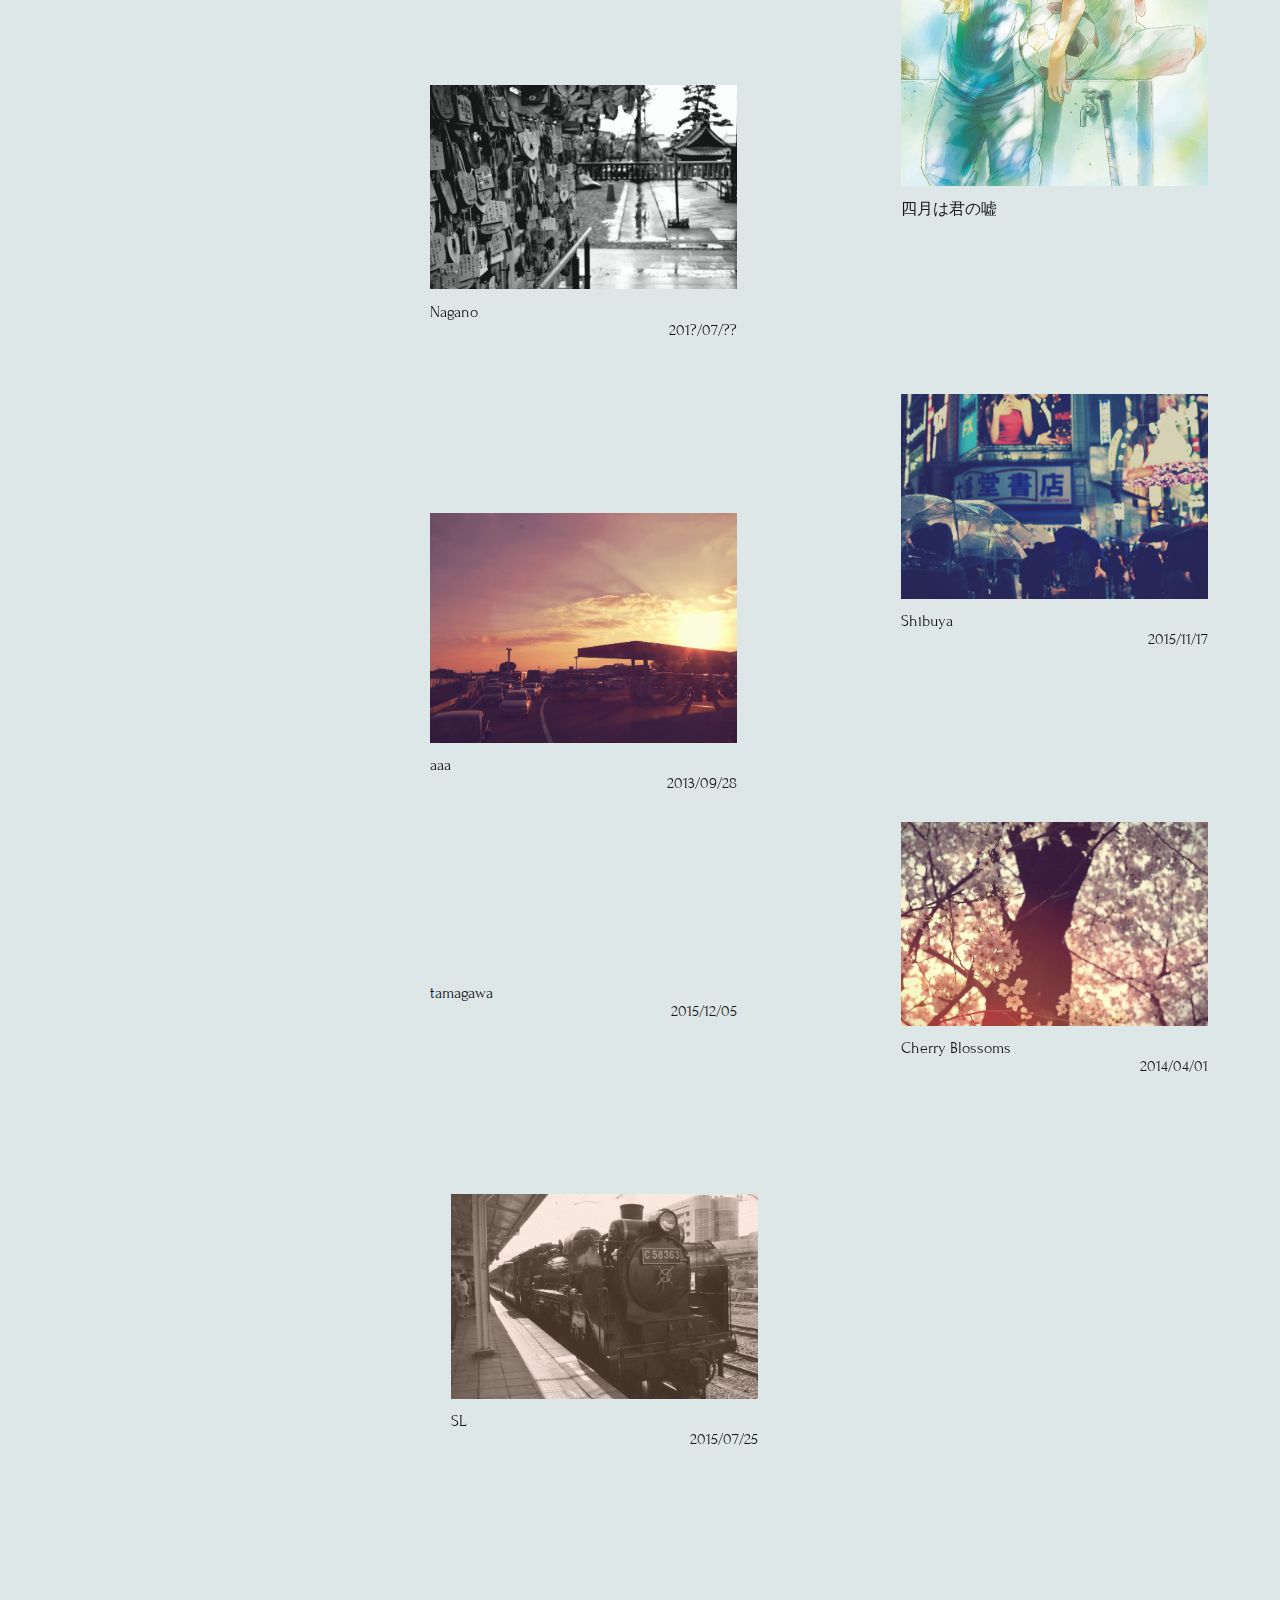
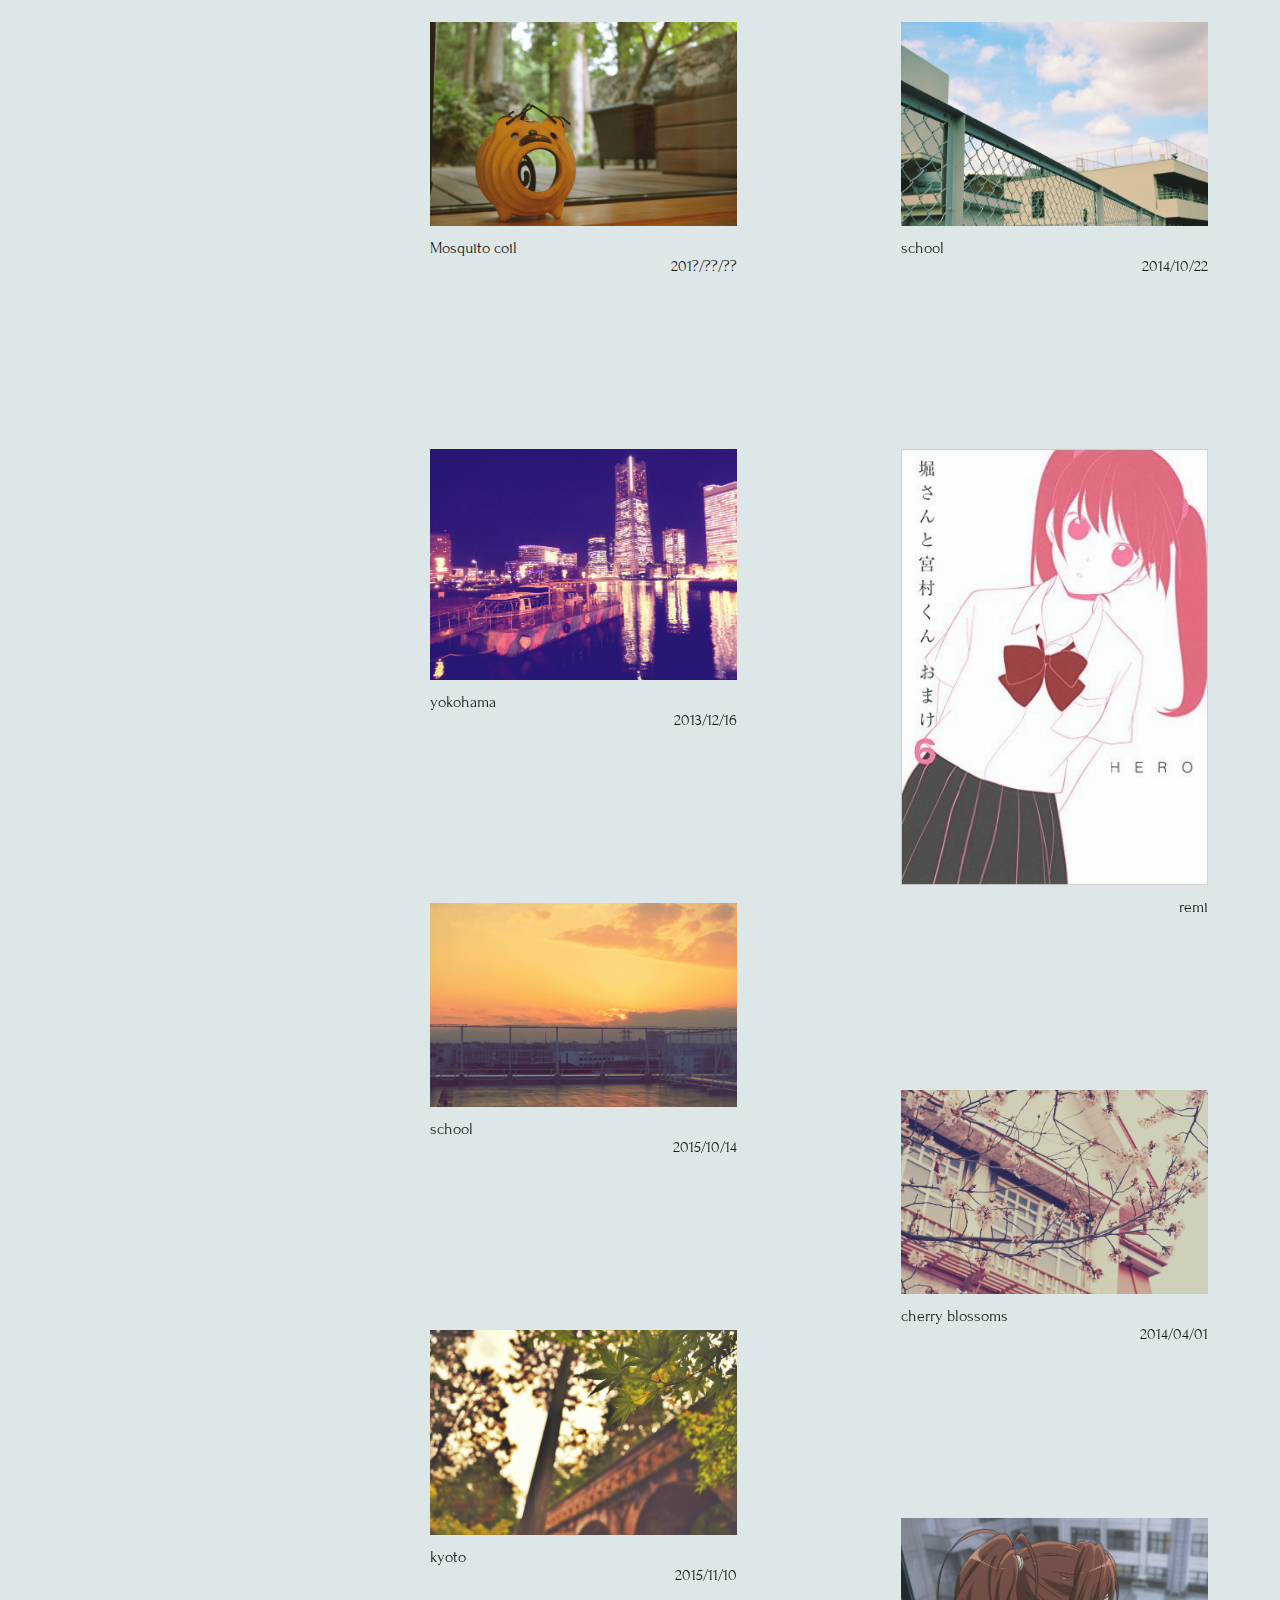
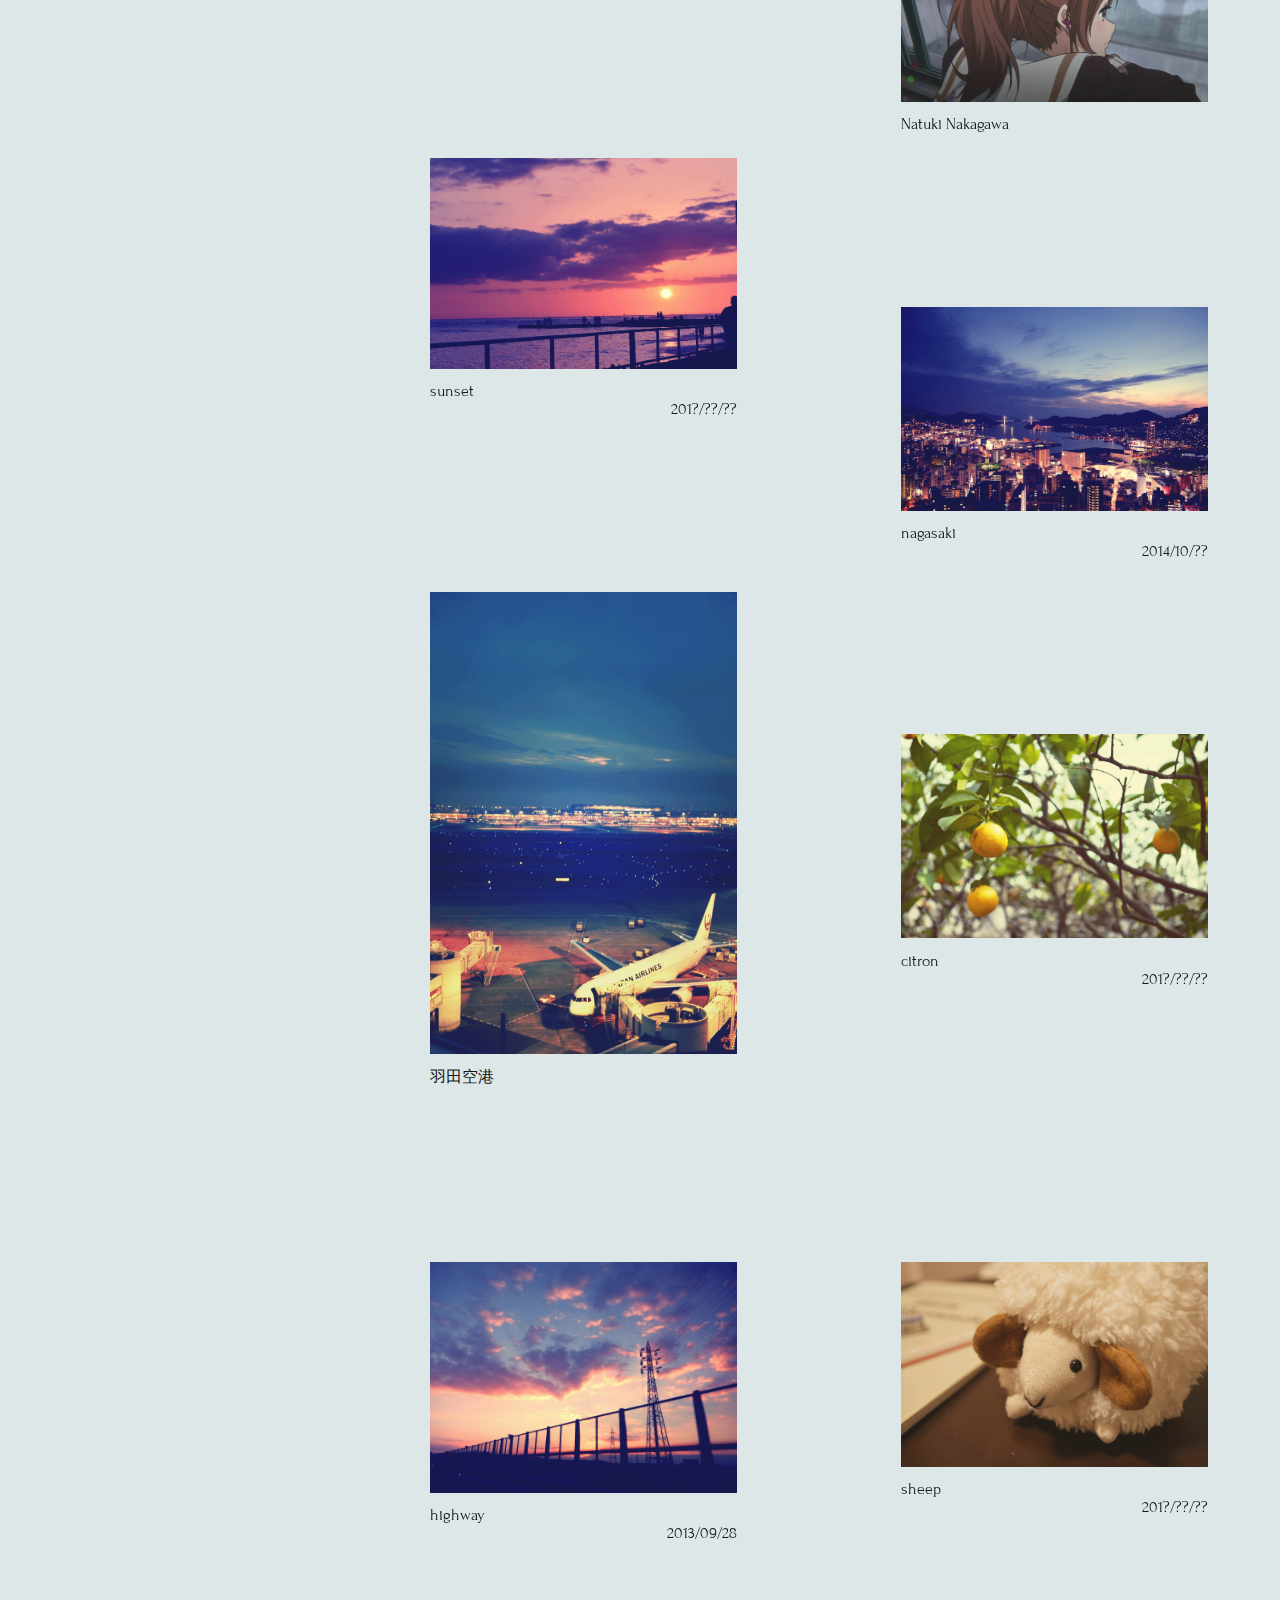
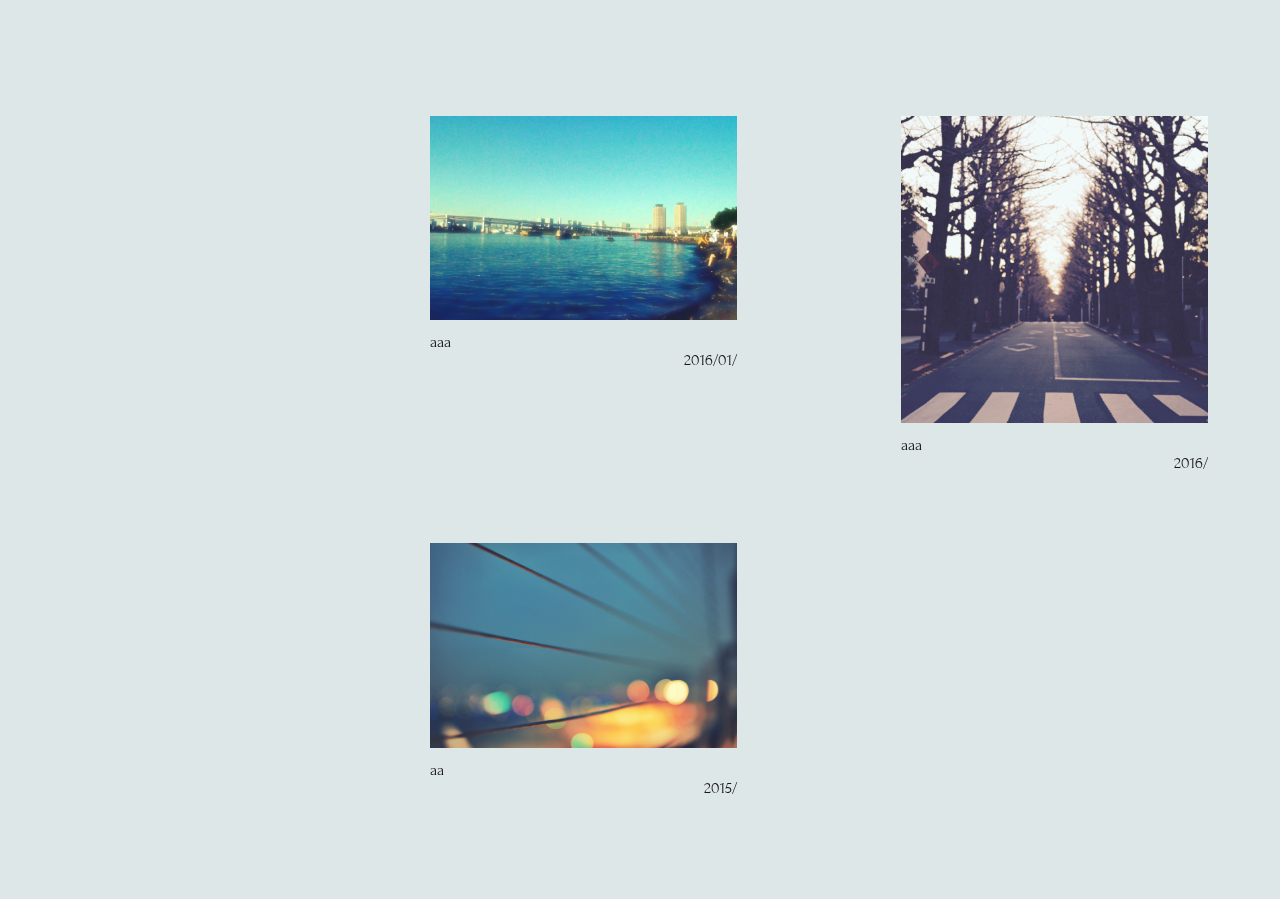
==== commit f07997e0: "32" ====
--- a/index.html
+++ b/index.html
@@ -6,9 +6,221 @@
     <title>photo</title>
     <link rel="stylesheet" href="style.css">
     <link href='https://fonts.googleapis.com/css?family=Forum' rel='stylesheet' type='text/css'>
+    <link rel="stylesheet" href="./js/colorbox.css">
 
     <script src="./js/jquery-1.11.3.min.js"></script>
-    <script src="js/jquery.lazyload.min.js"></script>
+    <script src="./js/jquery.lazyload.min.js"></script>
+    <script src="./js/jquery.colorbox-min.js"></script>
+
+
+</head>
+
+
+<body>
+
+    <div id="top"></div>
+
+    <div id="a">
+        <h1>photo</h1>
+        <div class="link">
+            <a href="https://twitter.com/fy1125">Twitter</a>
+            <br>
+            <a href="https://www.instagram.com/fu_1125/">instagram</a>
+            <br>
+            <a href="https://www.facebook.com/fuukayo">facebook</a>
+        </div>
+    </div>
+
+
+
+    <div id="photo">
+
+        <div class="one">
+            <a class="gallery" href="./photo/1.png" title="hawaii"><img src="./photo/1.png" alt="" class="lazy"></a>
+            <h4>Hawaii</h4>
+            <p>20??/??/??</p>
+        </div>
+
+        <div class="two">
+            <a class="gallery" href="./photo/hanabi.png" title="aa"><img src="./photo/hanabi.png" alt="" class="lazy"></a>
+            <h4>fire works</h4>
+            <p>2015/07/26</p>
+        </div>
+
+        <div class="one">
+            <a class="gallery" href="./photo/tkg.jpg" title="tkg"><img src="./photo/tkg.jpg" alt="" class="lazy"></a>
+            <h4>tkg</h4>
+        </div>
+
+        <div class="two">
+            <a  class="gallery" href="./photo/otamagawa.png" title="tamagawa"><img src="./photo/otamagawa.png" alt="" class="lazy"></a>
+            <h4>tamagawa</h4>
+            <p>2015/12/05</p>
+        </div>
+
+        <div class="two">
+            <a class="gallery" href="./photo/beranda.png" title="aaa"><img src="./photo/beranda.png" alt="" class="lazy"></a>
+            <h4>school</h4>
+            <p>2014/10/22</p>
+        </div>
+
+        <div class="one">
+            <a  class="gallery" href="./photo/kyouto2.png" title="Kyoto"><img src="./photo/kyouto2.png" alt="" class="lazy"></a>
+            <h4>Kyoto</h4>
+            <p>2015/10/10</p>
+        </div>
+
+        <div class="two">
+            <a  class="gallery" href="./photo/kimiuso.jpg" title="きみうそ"><img src="./photo/kimiuso.jpg" alt="" class="lazy"></a>
+            <h4>四月は君の嘘</h4>
+            <p></p>
+        </div>
+
+        <div class="one">
+            <a  class="gallery" href="./photo/ema.png" title="nnn"><img src="./photo/ema.png" alt="" class="lazy"></a>
+            <h4>Nagano</h4>
+            <p>201?/07/??</p>
+        </div>
+
+        <div class="two">
+            <a  class="gallery " href="./photo/shibuya.png" title="sss"><img src="./photo/shibuya.png" alt="" class="lazy"></a>
+            <h4>Shibuya</h4>
+            <p>2015/11/17</p>
+        </div>
+
+        <div class="one">
+            <a  class="gallery" href="./photo/osora.png" title="aaaq"><img src="./photo/osora.png" alt="" class="lazy"></a>
+            <h4>aaa</h4>
+            <p>2013/09/28</p>
+        </div>
+
+        <div class="two">
+            <a class="gallery" href="./photo/sakusakura.png" title="aaa"><img src="./photo/sakusakura.png" alt="" class="lazy"></a>
+            <h4>Cherry Blossoms</h4>
+            <p>2014/04/01</p>
+        </div>
+
+        <div class="one">
+            <a  class="gallery" href="./photo/tamagawa.png" title="aaa"><img src="./photo/tamagawa.png" alt="" class="lazy"></a>
+            <h4>tamagawa</h4>
+            <p>2015/12/05</p>
+        </div>
+
+        <div class="two">
+            <a  class="gallery" href="./photo/sl.png" title="SL"><img src="./photo/sl.png" alt="" class="lazy"></a>
+            <h4>SL</h4>
+            <p>2015/07/25</p>
+        </div>
+
+        <div class="one">
+            <a class="gallery" href="./photo/pig.png" title="aa"></a><img src="./photo/pig.png" alt="" class="lazy">
+            <h4>Mosquito coil</h4>
+            <p>201?/??/??</p>
+        </div>
+
+        <div class="two">
+            <a class="gallery" href="./photo/daaaa.png" title="aa"><img src="./photo/daaaa.png" alt="" class="lazy"></a>
+            <h4>school</h4>
+            <p>2014/10/22</p>
+        </div>
+
+        <div class="one">
+            <a  class="gallery" href="./photo/yokohama.png" title="aa"><img src="./photo/yokohama.png" alt="" class="lazy"></a>
+            <h4>yokohama</h4>
+            <p>2013/12/16</p>
+        </div>
+
+        <div class="two">
+            <a class="gallery" href="./photo/remi.jpg" title="remi"><img src="./photo/remi.jpg" alt="" class="lazy"></a>
+            <p>remi</p>
+        </div>
+
+        <div class="one">
+            <a class="gallery" href="./photo/okujo.png" title="aa"><img src="./photo/okujo.png" alt="" class="lazy"></a>
+            <h4>school</h4>
+            <p>2015/10/14</p>
+        </div>
+
+        <div class="two">
+            <a class="gallery" href="./photo/sakura.png" title="aaa"><img src="./photo/sakura.png" alt="" class="lazy"></a>
+            <h4>cherry blossoms</h4>
+            <p>2014/04/01</p>
+        </div>
+
+        <div class="one">
+            <a class="gallery" href="./photo/kyouto.png " title="aaaa"><img src="./photo/kyouto.png" alt="" class="lazy"></a>
+            <h4>kyoto</h4>
+            <p>2015/11/10</p>
+        </div>
+
+        <div class="two">
+            <a class="gallery" href="./photo/ponite.png" title="aaa"><img src="./photo/ponite.png" alt="" class="lazy"></a>
+            <h4>Natuki Nakagawa</h4>
+            <p></p>
+        </div>
+
+        <div class="one">
+            <a class="gallery" href="./photo/sunset.png" title="sunset"><img src="./photo/sunset.png" alt="" class="lazy"></a>
+            <h4>sunset</h4>
+            <p>201?/??/??</p>
+        </div>
+
+        <div class="two">
+            <a class="gallery" href="./photo/nagasaki.png" title="aaa"><img src="./photo/nagasaki.png" alt="" class="lazy"></a>
+            <h4>nagasaki</h4>
+            <p>2014/10/??</p>
+        </div>
+
+        <div class="one">
+            <a class="gallery" href="./photo/hanedaa.png" title="aaaa"></a><img src="./photo/hanedaa.png" alt="" class="lazy">
+            <h4>羽田空港</h4>
+            <p></p>
+        </div>
+
+        <div class="two">
+            <a class="gallery" href="./photo/yuzu.png" title="aa"><img src="./photo/yuzu.png" alt="" class="lazy"></a>
+            <h4>citron</h4>
+            <p>201?/??/??</p>
+        </div>
+        <div class="one">
+            <a class="gallery" href="./photo/nnn.png" title="sss"><img src="./photo/nnn.png" alt="" class="lazy"></a>
+            <h4>highway</h4>
+            <p>2013/09/28</p>
+        </div>
+        
+        <div class="two">
+            <a class="gallery" href="./photo/hitsuji.png" title="ss"><img src="./photo/hitsuji.png" alt="" class="lazy"></a>
+            <h4>sheep</h4>
+            <p>201?/??/??</p>
+        </div>
+
+        <div class="one">
+            <a class="gallery" href="./photo/odaiba.png" title="aa"><img src="./photo/odaiba.png" alt="" class="lazy"></a>
+            <h4>aaa</h4>
+            <p>2016/01/</p>
+        </div>
+
+        <div class="two">
+            <a class="gallery" href="./photo/namiki.png" title="aaa"><img src="./photo/namiki.png" alt="" class="lazy"></a>
+            <h4>aaa</h4>
+            <p>2016/</p>
+        </div>
+
+        <div class="one">
+            <a class="gallery" href="./photo/back.jpg" title="aaa"><img src="./photo/back.png" alt="" class="lazy"></a>
+            <h4>aa</h4>
+            <p>2015/</p>
+        </div>
+
+
+
+    </div>
+
+    <div id="b">
+        <a href="#top" class="c">↑</a>
+    </div>
+
+
     <script type="text/javascript">
         $(function () {
             $('#b').on('click', function (e) {
@@ -20,218 +232,26 @@
         });
 
         $(function () {
-            $('img.one img.two').lazyload({
-                    threshold: 200, // 200pxの距離まで近づいたら表示する
-                    effect: "fadeIn", // じわじわっと表示させる
-                });
+            $('img.lazy').lazyload({
+                threshold: 200, // 200pxの距離まで近づいたら表示する
+                effect: "fadeIn", // じわじわっと表示させる
+            });
         });
     </script>
 
-</head>
-
-
-<body>
-
-    <div id="top"></div>
-
-    <div id="a">
-        <h1>photo</h1>
-        <div class="link">
-            <a href="https://twitter.com/fy1125">Twitter</a>
-            <br>
-            <a href="https://www.instagram.com/fu_1125/">instagram</a>
-            <br>
-            <a href="https://www.facebook.com/fuukayo">facebook</a>
-        </div>
-    </div>
-
-
-
-    <div id="photo">
-
-        <div class="one top">
-            <img src="./photo/1.png" alt="">
-            <h4>Hawaii</h4>
-            <p>20??/??/??</p>
-        </div>
-
-        <div class="two">
-            <img src="./photo/hanabi.png" alt="">
-            <h4>fire works</h4>
-            <p>2015/07/26</p>
-        </div>
-
-        <div class="one">
-            <img src="./photo/tkg.jpg" alt="">
-            <h4>tkg</h4>
-        </div>
-
-        <div class="two">
-            <img src="./photo/otamagawa.png" alt="">
-            <h4>tamagawa</h4>
-            <p>2015/12/05</p>
-        </div>
-
-        <div class="two">
-            <img src="./photo/beranda.png" alt="">
-            <h4>school</h4>
-            <p>2014/10/22</p>
-        </div>
-
-        <div class="one">
-            <img src="./photo/kyouto2.png" alt="">
-            <h4>Kyoto</h4>
-            <p>2015/10/10</p>
-        </div>
-
-        <div class="two">
-            <img src="./photo/kimiuso.jpg" alt="">
-            <h4>四月は君の嘘</h4>
-            <p></p>
-        </div>
-
-        <div class="one">
-            <img src="./photo/ema.png" alt="">
-            <h4>Nagano</h4>
-            <p>201?/07/??</p>
-        </div>
-
-        <div class="two">
-            <img src="./photo/shibuya.png" alt="">
-            <h4>Shibuya</h4>
-            <p>2015/11/17</p>
-        </div>
-
-        <div class="one">
-            <img src="./photo/osora.png" alt="">
-            <h4>aaa</h4>
-            <p>2013/09/28</p>
-        </div>
-
-        <div class="two">
-            <img src="./photo/sakusakura.png" alt="">
-            <h4>Cherry Blossoms</h4>
-            <p>2014/04/01</p>
-        </div>
-
-        <div class="one">
-            <img src="./photo/tamagawa.png" alt="">
-            <h4>tamagawa</h4>
-            <p>2015/12/05</p>
-        </div>
-
-        <div class="two">
-            <img src="./photo/sl.png" alt="">
-            <h4>SL</h4>
-            <p>2015/07/25</p>
-        </div>
-
-        <div class="one">
-            <img src="./photo/pig.png" alt="">
-            <h4>Mosquito coil</h4>
-            <p>201?/??/??</p>
-        </div>
-
-        <div class="two">
-            <img src="./photo/daaaa.png" alt="">
-            <h4>school</h4>
-            <p>2014/10/22</p>
-        </div>
-
-        <div class="one">
-            <img src="./photo/yokohama.png" alt="">
-            <h4>yokohama</h4>
-            <p>2013/12/16</p>
-        </div>
-
-        <div class="two">
-            <img src="./photo/remi.jpg" alt="">
-            <p>remi</p>
-        </div>
-
-        <div class="one">
-            <img src="./photo/okujo.png" alt="">
-            <h4>school</h4>
-            <p>2015/10/14</p>
-        </div>
-
-        <div class="two">
-            <img src="./photo/sakura.png" alt="">
-            <h4>cherry blossoms</h4>
-            <p>2014/04/01</p>
-        </div>
-
-        <div class="one">
-            <img src="./photo/kyouto.png" alt="">
-            <h4>kyoto</h4>
-            <p>2015/11/10</p>
-        </div>
-
-        <div class="two">
-            <img src="./photo/ponite.png" alt="">
-            <h4>Natuki Nakagawa</h4>
-            <p></p>
-        </div>
-
-        <div class="one">
-            <img src="./photo/sunset.png" alt="">
-            <h4>sunset</h4>
-            <p>201?/??/??</p>
-        </div>
-
-        <div class="two">
-            <img src="./photo/nagasaki.png" alt="">
-            <h4>nagasaki</h4>
-            <p>2014/10/??</p>
-        </div>
-
-        <div class="one">
-            <img src="./photo/hanedaa.png" alt="">
-            <h4>羽田空港</h4>
-            <p></p>
-        </div>
-
-        <div class="two">
-            <img src="./photo/yuzu.png" alt="">
-            <h4>citron</h4>
-            <p>201?/??/??</p>
-        </div>
-        <div class="one">
-            <img src="./photo/nnn.png" alt="">
-            <h4>highway</h4>
-            <p>2013/09/28</p>
-        </div>
-        <div class="two">
-            <img src="./photo/hitsuji.png" alt="">
-            <h4>sheep</h4>
-            <p>201?/??/??</p>
-        </div>
-
-        <div class="one">
-            <img src="./photo/odaiba.png" alt="">
-            <h4>aaa</h4>
-            <p>2016/01/</p>
-        </div>
-
-        <div class="two">
-            <img src="./photo/namiki.png" alt="">
-            <h4>aaa</h4>
-            <p>2016/</p>
-        </div>
-
-        <div class="one">
-            <img src="./photo/back.png" alt="">
-            <h4>aa</h4>
-            <p>2015/</p>
-        </div>
-
-
-
-    </div>
-
-    <div id="b">
-        <a href="#top" class="c">↑</a>
-    </div>
+    <script type="text/javascript">
+        $(function () {
+            $(".gallery").colorbox({
+                rel: 'slideshow',
+                slideshow: true,
+                slideshowSpeed: 3000,
+                maxWidth: "90%",
+                maxHeight: "90%",
+                opacity: 0.7
+            });
+        });
+    </script>
+
 </body>
 
 
--- a/style.css
+++ b/style.css
@@ -32,7 +32,6 @@
   background-position: center center;
   background-repeat: no-repeat;
   background-size: cover;
-  background-repeat: no-repeat;
   width: 100%;
   height: 100%;
   /*
@@ -67,7 +66,7 @@
     padding-top: 30%;
 }
 
-a {
+.link a {
     text-decoration: none;
     text-align: center;
     line-height: 1.5em;
@@ -79,7 +78,7 @@
     transition: all 1.0s ease;
 }
 
-a:hover {
+.link a:hover {
     color: #c4c4c4;
     -moz-transform: rotateY(360deg);
     -webkit-transform: rotateY(360deg);
@@ -130,6 +129,18 @@
     float: right;
 }
 
+a img{
+    -webkit-filter: blur(0);
+	filter: blur(0);
+}
+
+a:hover img{
+  -webkit-filter: blur(1px);
+	filter: blur(1px);
+	-webkit-transition: .3s ease-in-out;
+	transition: .3s ease-in-out;
+}
+
 #b {
     width: 50px;
     height: 50px;
@@ -143,6 +154,7 @@
 }
 
 .c {
+    color: #000;
     top: 0;
     right: 0;
     bottom: 0;
@@ -150,4 +162,9 @@
     margin: auto;
     width: 50px;
     height: 50px;
+    text-decoration: none;
+    -webkit-transition: all 1.0s ease;
+    -moz-transition: all 1.0s ease;
+    -o-transition: all 1.0s ease;
+    transition: all 1.0s ease;
 }--- a/js/colorbox.css
+++ b/js/colorbox.css
@@ -0,0 +1,223 @@
+/*
+    Colorbox Core Style:
+    The following CSS is consistent between example themes and should not be altered.
+*/
+
+#colorbox,
+#cboxOverlay,
+#cboxWrapper {
+    position: absolute;
+    top: 0;
+    left: 0;
+    z-index: 9999;
+    overflow: hidden;
+    -webkit-transform: translate3d(0, 0, 0);
+}
+
+#cboxWrapper {
+    max-width: none;
+}
+
+#cboxOverlay {
+    position: fixed;
+    width: 100%;
+    height: 100%;
+}
+
+#cboxMiddleLeft,
+#cboxBottomLeft {
+    clear: left;
+}
+
+#cboxContent {
+    position: relative;
+}
+
+#cboxLoadedContent {
+    overflow: auto;
+    -webkit-overflow-scrolling: touch;
+}
+
+#cboxTitle {
+    margin: 0;
+}
+
+#cboxLoadingOverlay,
+#cboxLoadingGraphic {
+    position: absolute;
+    top: 0;
+    left: 0;
+    width: 100%;
+    height: 100%;
+}
+
+#cboxPrevious,
+#cboxNext,
+#cboxClose,
+#cboxSlideshow {
+    cursor: pointer;
+}
+
+.cboxPhoto {
+    float: left;
+    margin: auto;
+    border: 0;
+    display: block;
+    max-width: none;
+    -ms-interpolation-mode: bicubic;
+}
+
+.cboxIframe {
+    width: 100%;
+    height: 100%;
+    display: block;
+    border: 0;
+    padding: 0;
+    margin: 0;
+}
+
+#colorbox,
+#cboxContent,
+#cboxLoadedContent {
+    box-sizing: content-box;
+    -moz-box-sizing: content-box;
+    -webkit-box-sizing: content-box;
+}
+
+
+/* 
+    User Style:
+    Change the following styles to modify the appearance of Colorbox.  They are
+    ordered & tabbed in a way that represents the nesting of the generated HTML.
+*/
+
+#cboxOverlay {
+    background: #ccc;
+    opacity: 0.9;
+    filter: alpha(opacity=90);
+}
+
+#colorbox {
+    outline: 0;
+}
+
+#cboxContent {
+    margin-top: 32px;
+    overflow: visible;
+    background: #fff;
+}
+
+.cboxIframe {
+    background: #fff;
+}
+
+#cboxError {
+    padding: 50px;
+    border: 1px solid #ccc;
+}
+
+#cboxLoadedContent {
+    background: #fff;
+    padding: 1px;
+}
+
+#cboxLoadingGraphic {
+    background: url(./images/loading.gif) no-repeat center center;
+}
+
+#cboxLoadingOverlay {
+    background: #000;
+}
+
+#cboxTitle {
+    position: absolute;
+    top: -22px;
+    left: 0;
+    color: #000;
+}
+
+#cboxCurrent {
+    position: absolute;
+    top: -22px;
+    right: 205px;
+    text-indent: -9999px;
+}
+
+
+/* these elements are buttons, and may need to have additional styles reset to avoid unwanted base styles */
+
+#cboxPrevious,
+#cboxNext,
+#cboxSlideshow,
+#cboxClose {
+    border: 0;
+    padding: 0;
+    margin: 0;
+    overflow: visible;
+    text-indent: -9999px;
+    width: 20px;
+    height: 20px;
+    position: absolute;
+    top: -20px;
+    background: url(./images/controls.png) no-repeat 0 0;
+}
+
+
+/* avoid outlines on :active (mouseclick), but preserve outlines on :focus (tabbed navigating) */
+
+#cboxPrevious:active,
+#cboxNext:active,
+#cboxSlideshow:active,
+#cboxClose:active {
+    outline: 0;
+}
+
+#cboxPrevious {
+    background-position: 0px 0px;
+    right: 44px;
+}
+
+#cboxPrevious:hover {
+    background-position: 0px -25px;
+}
+
+#cboxNext {
+    background-position: -25px 0px;
+    right: 22px;
+}
+
+#cboxNext:hover {
+    background-position: -25px -25px;
+}
+
+#cboxClose {
+    background-position: -50px 0px;
+    right: 0;
+}
+
+#cboxClose:hover {
+    background-position: -50px -25px;
+}
+
+.cboxSlideshow_on #cboxPrevious,
+.cboxSlideshow_off #cboxPrevious {
+    right: 66px;
+}
+
+.cboxSlideshow_on #cboxSlideshow {
+    background-position: -75px -25px;
+    right: 44px;
+}
+
+.cboxSlideshow_on #cboxSlideshow:hover {
+    background-position: -100px -25px;
+}
+
+.cboxSlideshow_off #cboxSlideshow {
+    background-position: -100px 0px;
+    right: 44px;
+}
+
+.cboxSlideshow_off #cboxSlideshow:hover {
+    background-position: -75px -25px;
+}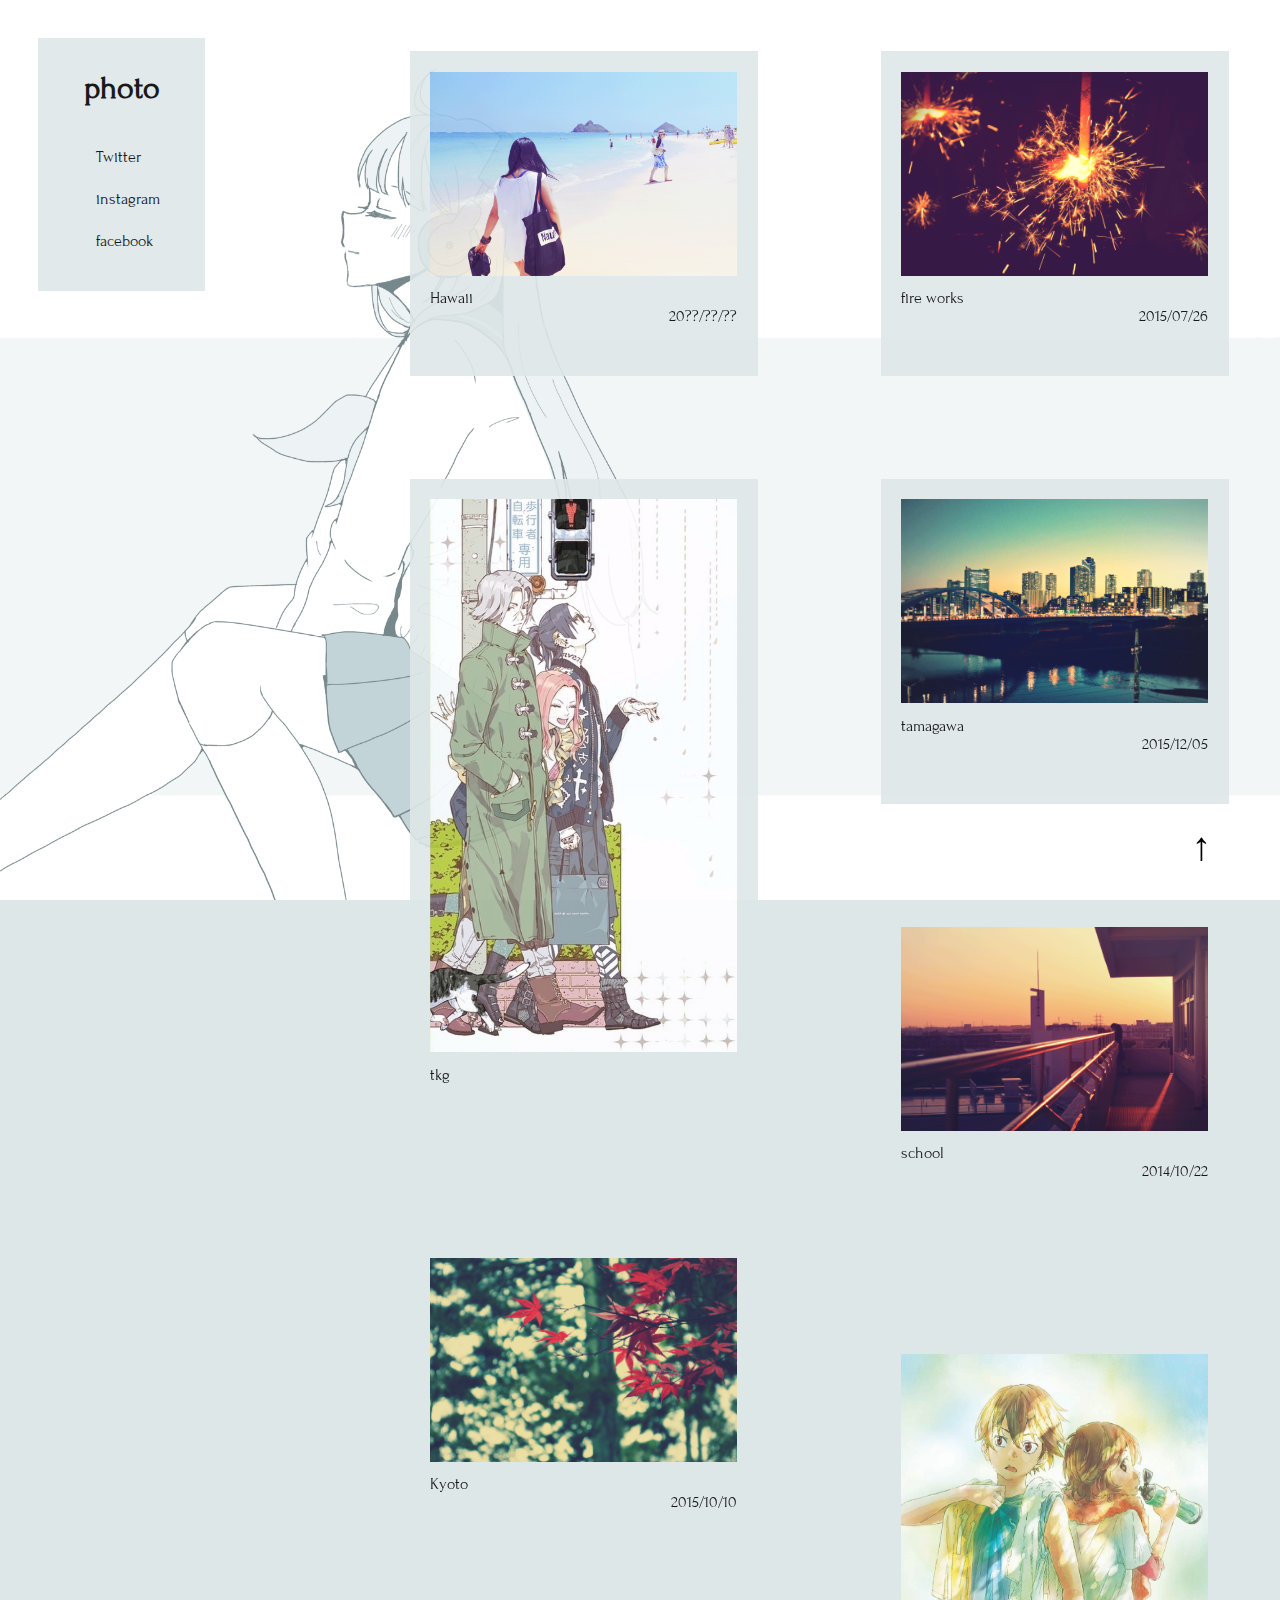
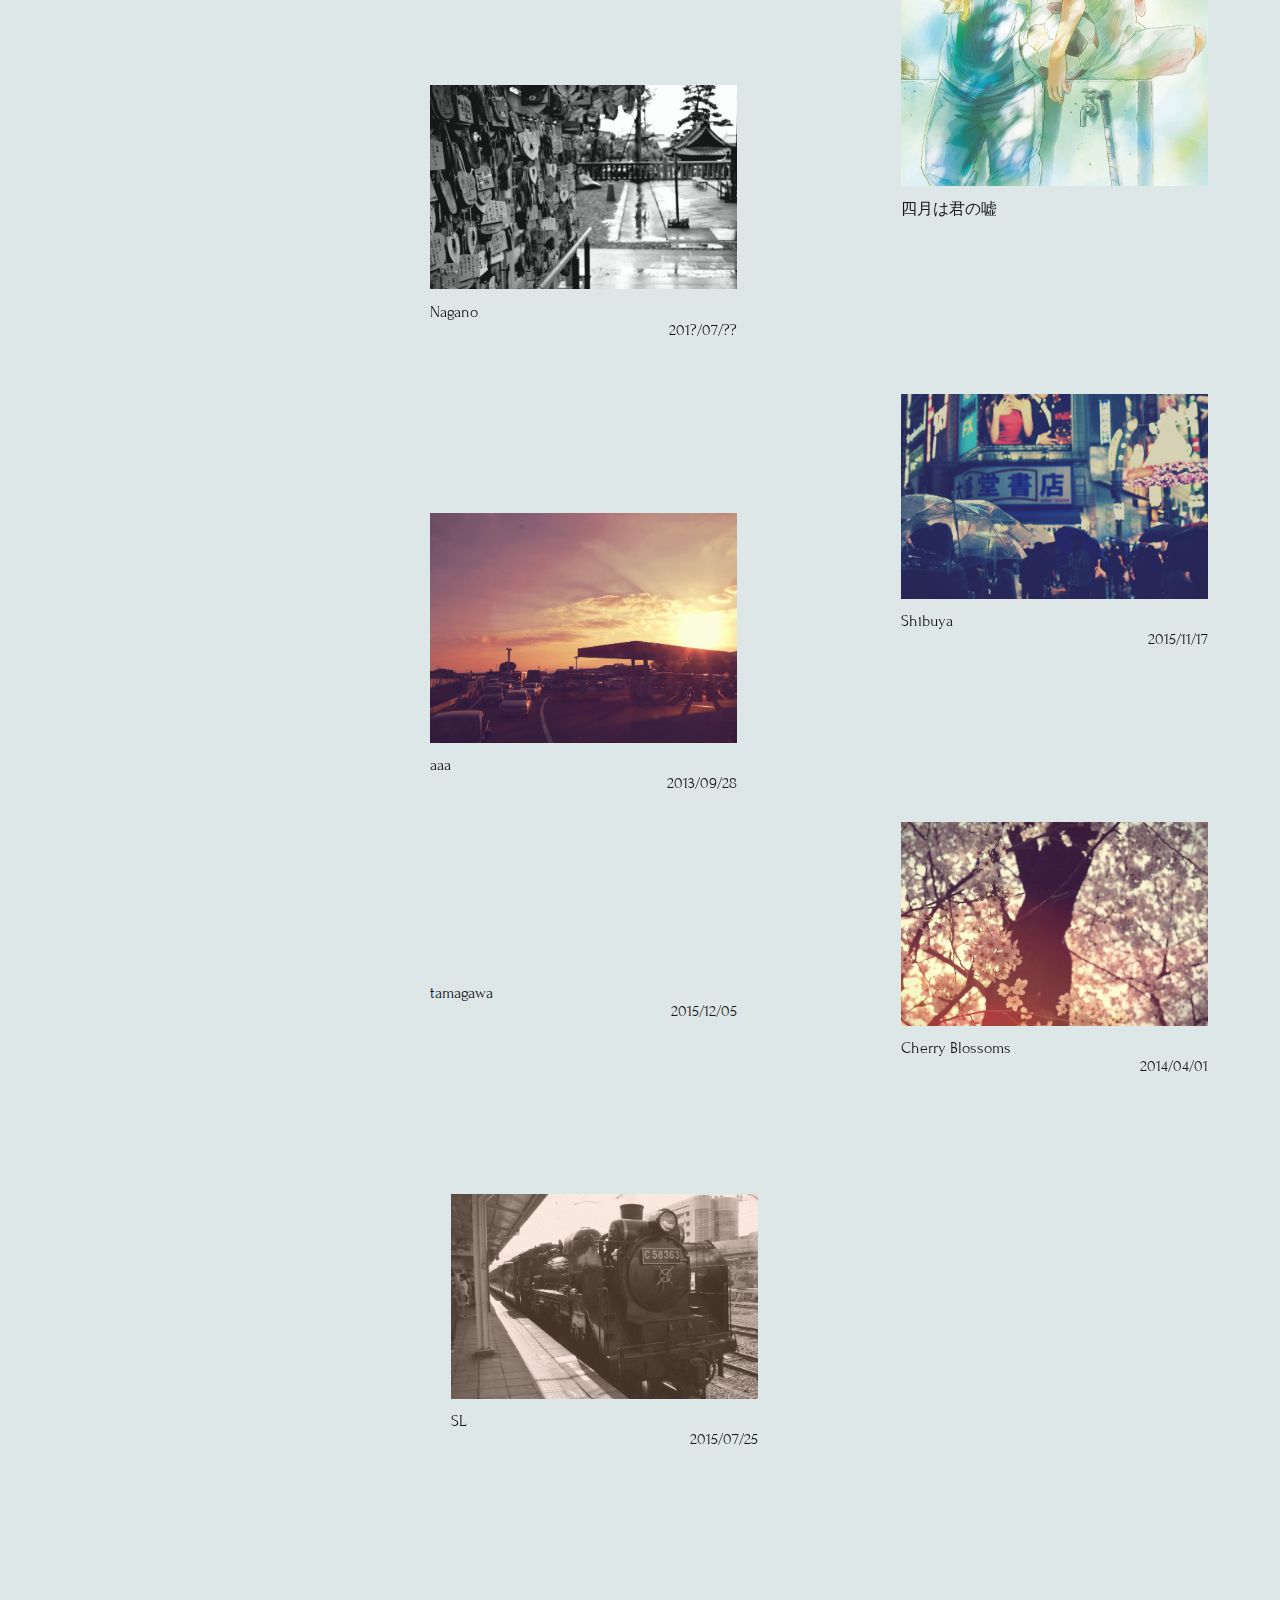
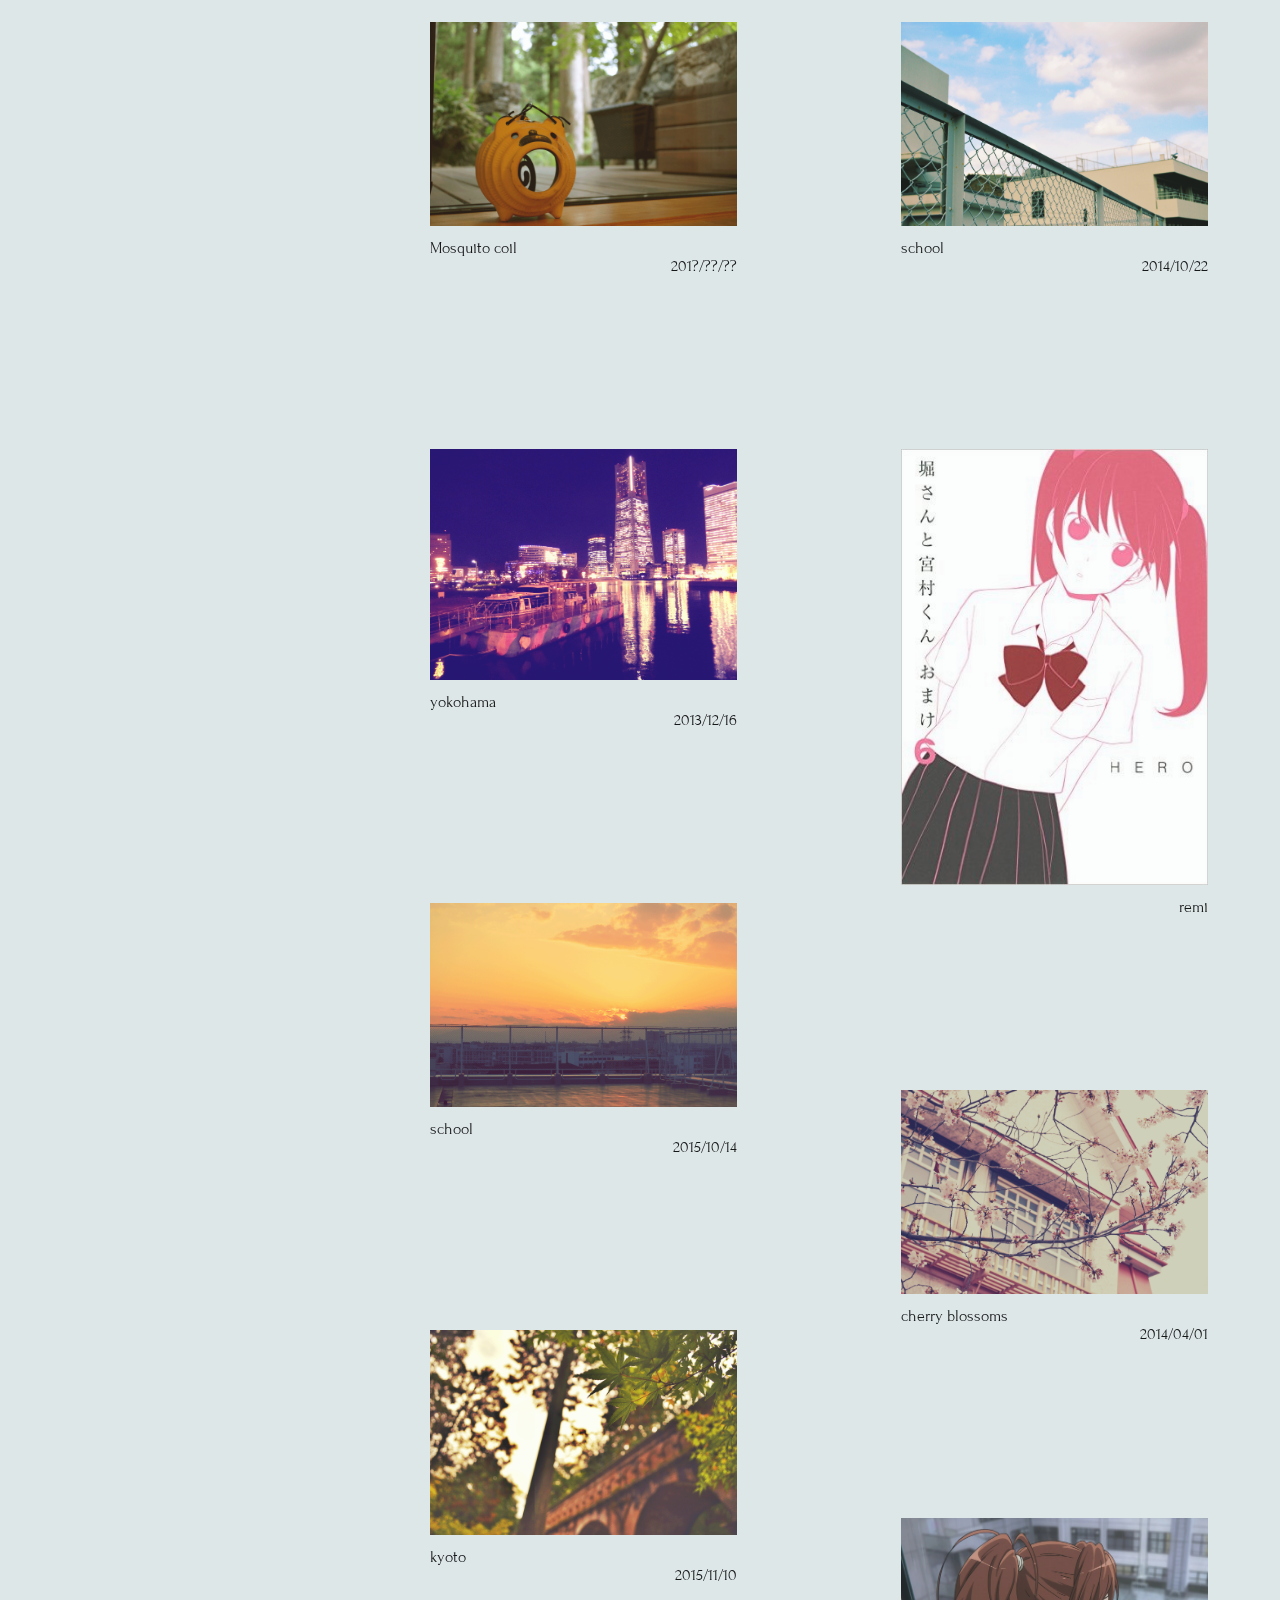
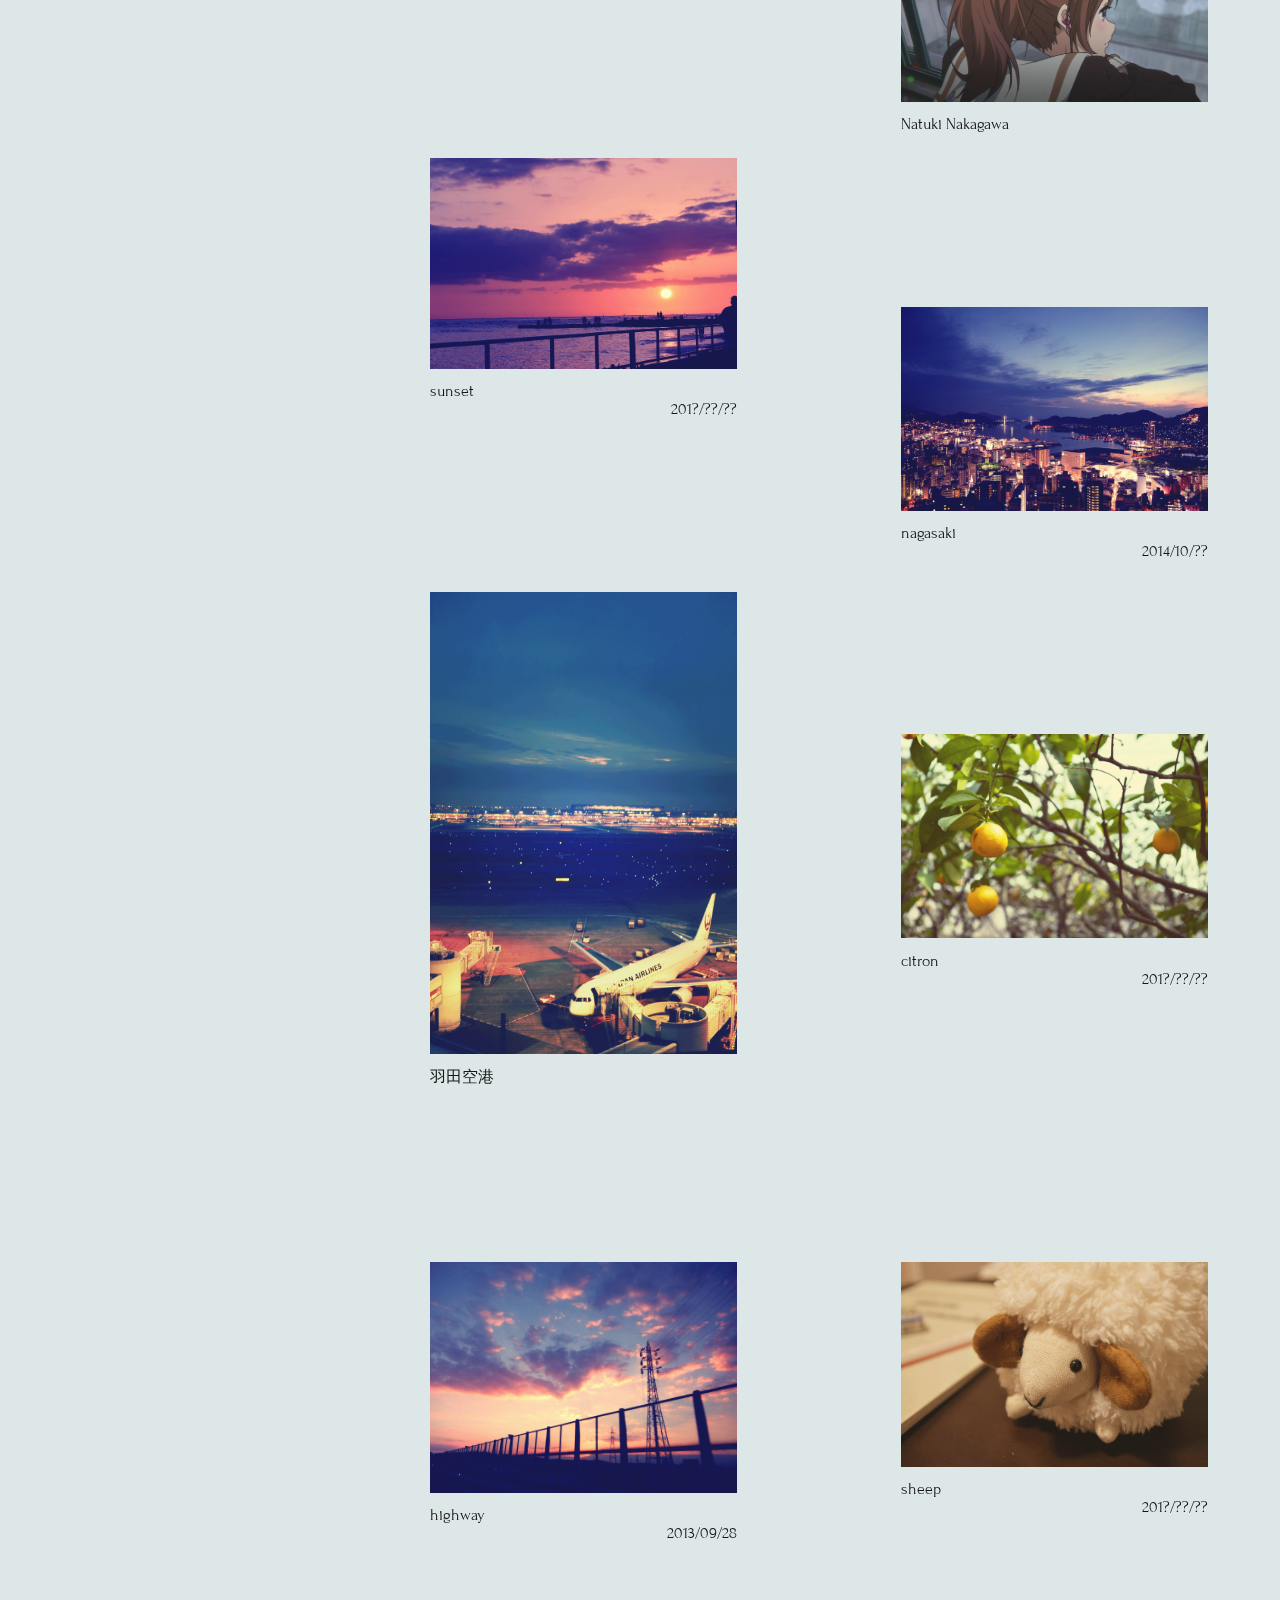
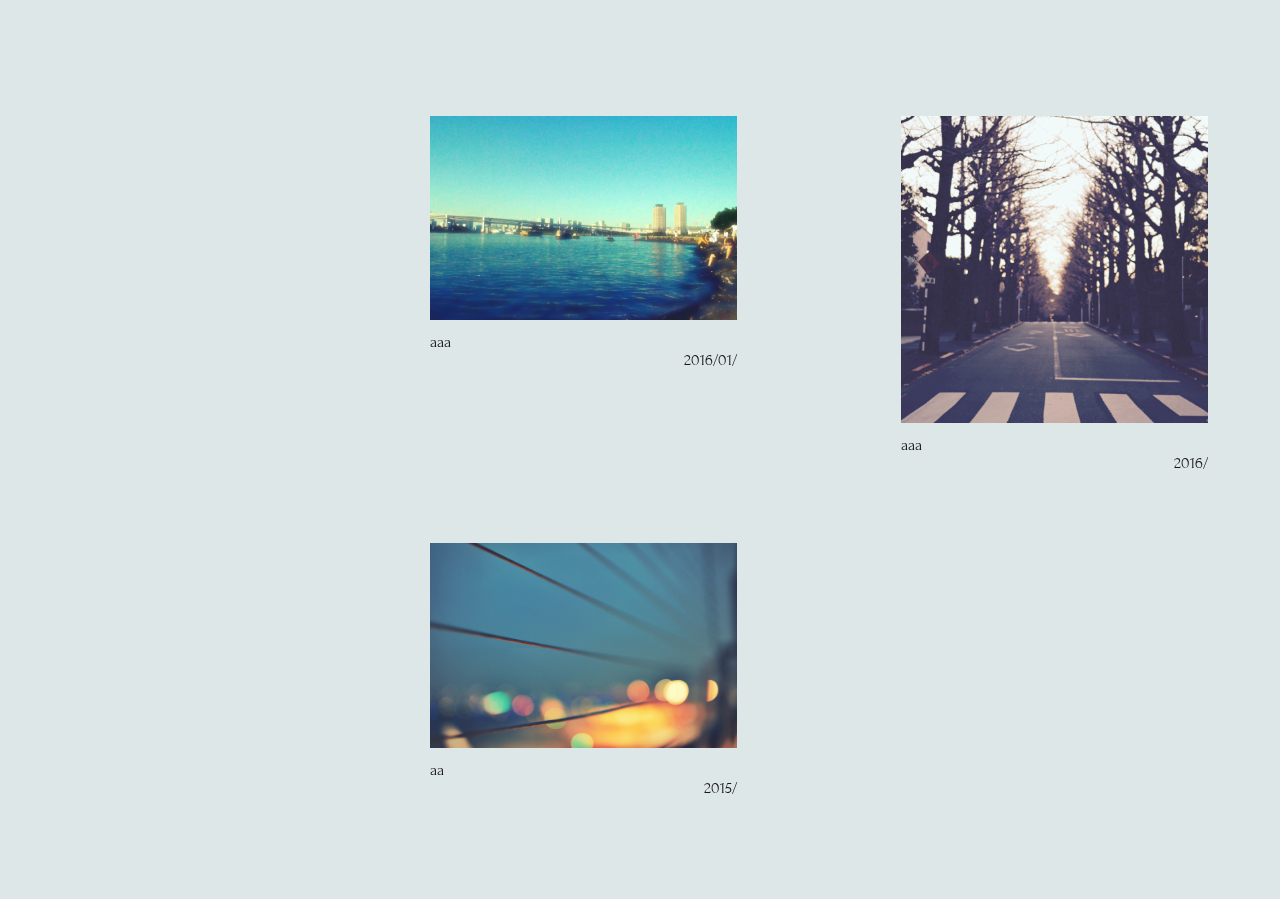
==== commit 26f139bf: "33" ====
--- a/index.html
+++ b/index.html
@@ -113,7 +113,7 @@
         </div>
 
         <div class="one">
-            <a class="gallery" href="./photo/pig.png" title="aa"></a><img src="./photo/pig.png" alt="" class="lazy">
+            <a class="gallery" href="./photo/pig.png" title="aa"><img src="./photo/pig.png" alt="" class="lazy"></a>
             <h4>Mosquito coil</h4>
             <p>201?/??/??</p>
         </div>
@@ -148,7 +148,7 @@
         </div>
 
         <div class="one">
-            <a class="gallery" href="./photo/kyouto.png " title="aaaa"><img src="./photo/kyouto.png" alt="" class="lazy"></a>
+            <a class="gallery" href="./photo/kyouto.png" title="aaaa"><img src="./photo/kyouto.png" alt="" class="lazy"></a>
             <h4>kyoto</h4>
             <p>2015/11/10</p>
         </div>
@@ -172,7 +172,7 @@
         </div>
 
         <div class="one">
-            <a class="gallery" href="./photo/hanedaa.png" title="aaaa"></a><img src="./photo/hanedaa.png" alt="" class="lazy">
+            <a class="gallery" href="./photo/hanedaa.png" title="aaaa"><img src="./photo/hanedaa.png" alt="" class="lazy"></a>
             <h4>羽田空港</h4>
             <p></p>
         </div>
--- a/style.css
+++ b/style.css
@@ -16,7 +16,6 @@
 body {
     width: 100%;
     margin: 0;
-    background-image: url(./photo/bg00.jpeg);
     background-attachment: fixed;
     background-position: center center;
     background-repeat: no-repeat;
@@ -135,8 +134,8 @@
 }
 
 a:hover img{
-  -webkit-filter: blur(1px);
-	filter: blur(1px);
+  -webkit-filter: blur(1.5px);
+	filter: blur(1.5px);
 	-webkit-transition: .3s ease-in-out;
 	transition: .3s ease-in-out;
 }
@@ -162,9 +161,18 @@
     margin: auto;
     width: 50px;
     height: 50px;
+    display: table-cell;
     text-decoration: none;
     -webkit-transition: all 1.0s ease;
     -moz-transition: all 1.0s ease;
     -o-transition: all 1.0s ease;
     transition: all 1.0s ease;
+}
+
+.c a:hover {
+    color: #c4c4c4;
+    -moz-transform: rotateY(360deg);
+    -webkit-transform: rotateY(360deg);
+    -o-transform: rotateY(360deg);
+    -ms-transform: rotateY(360deg);
 }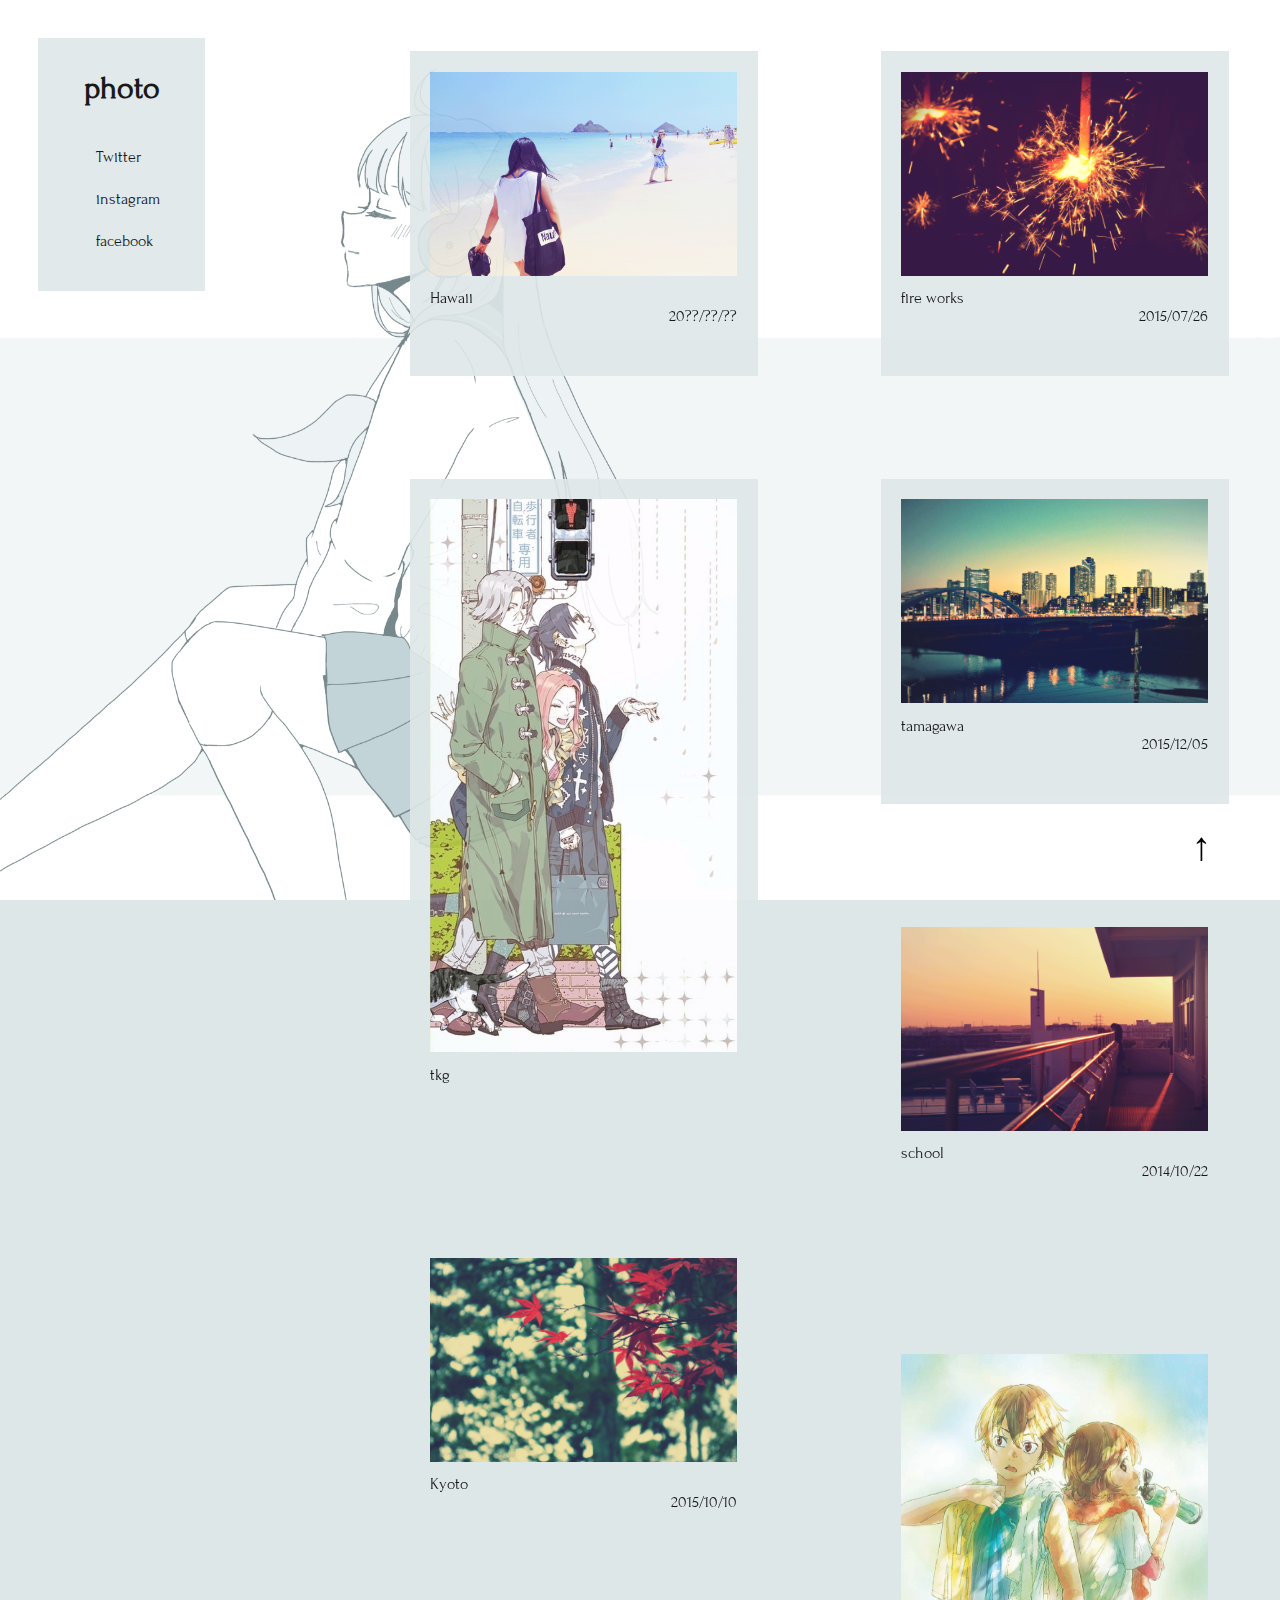
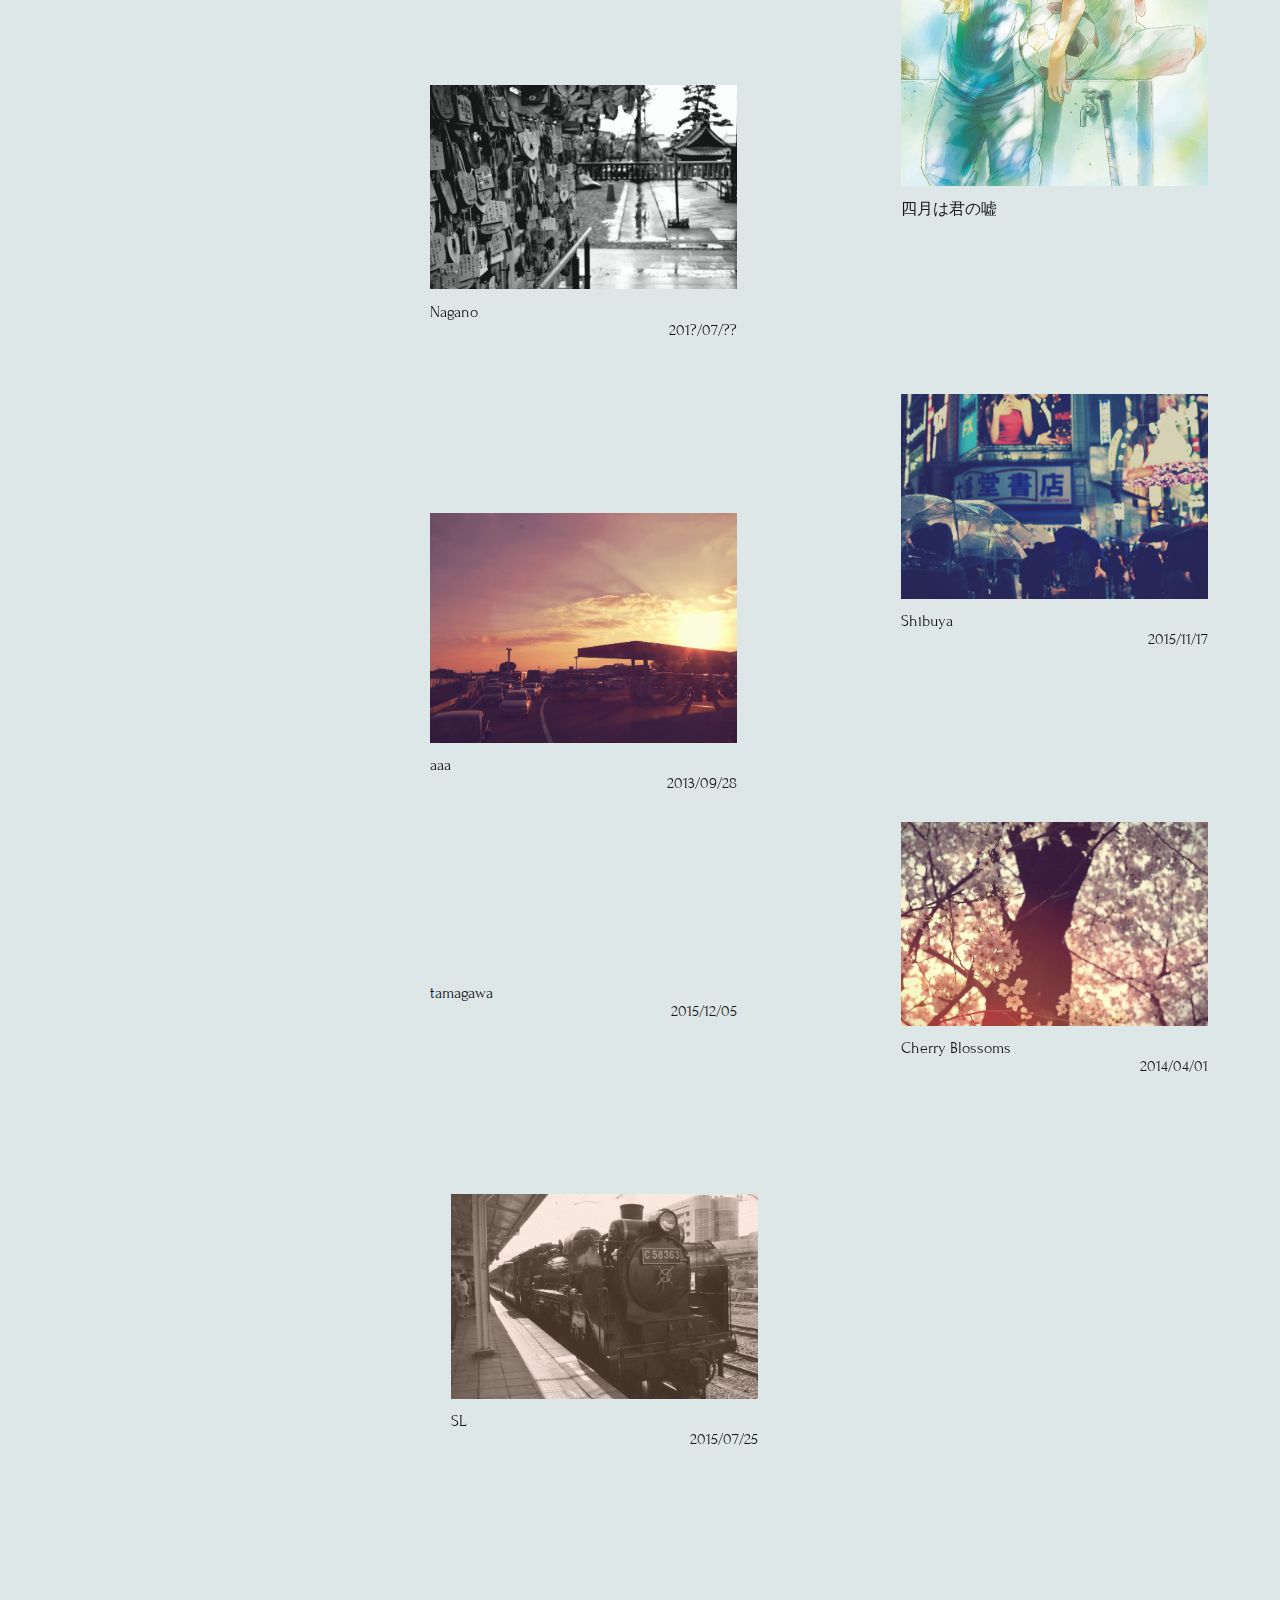
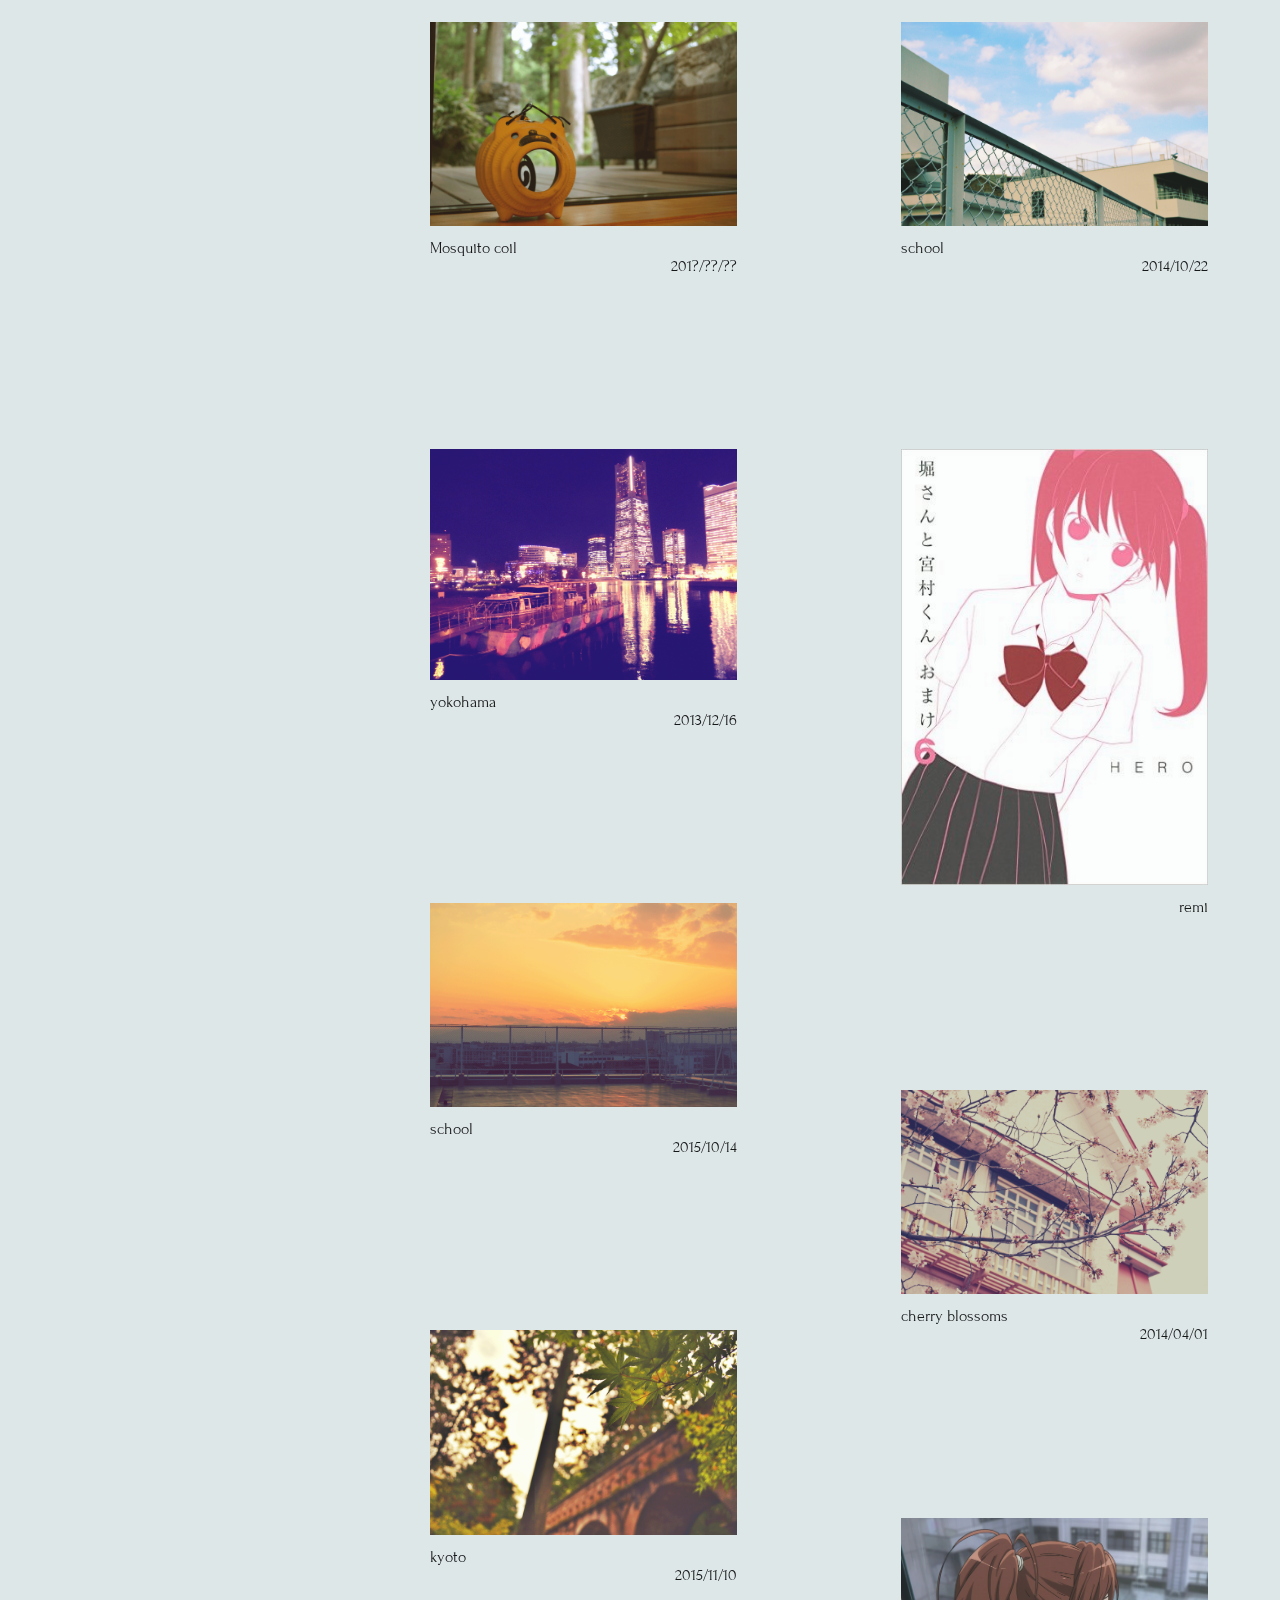
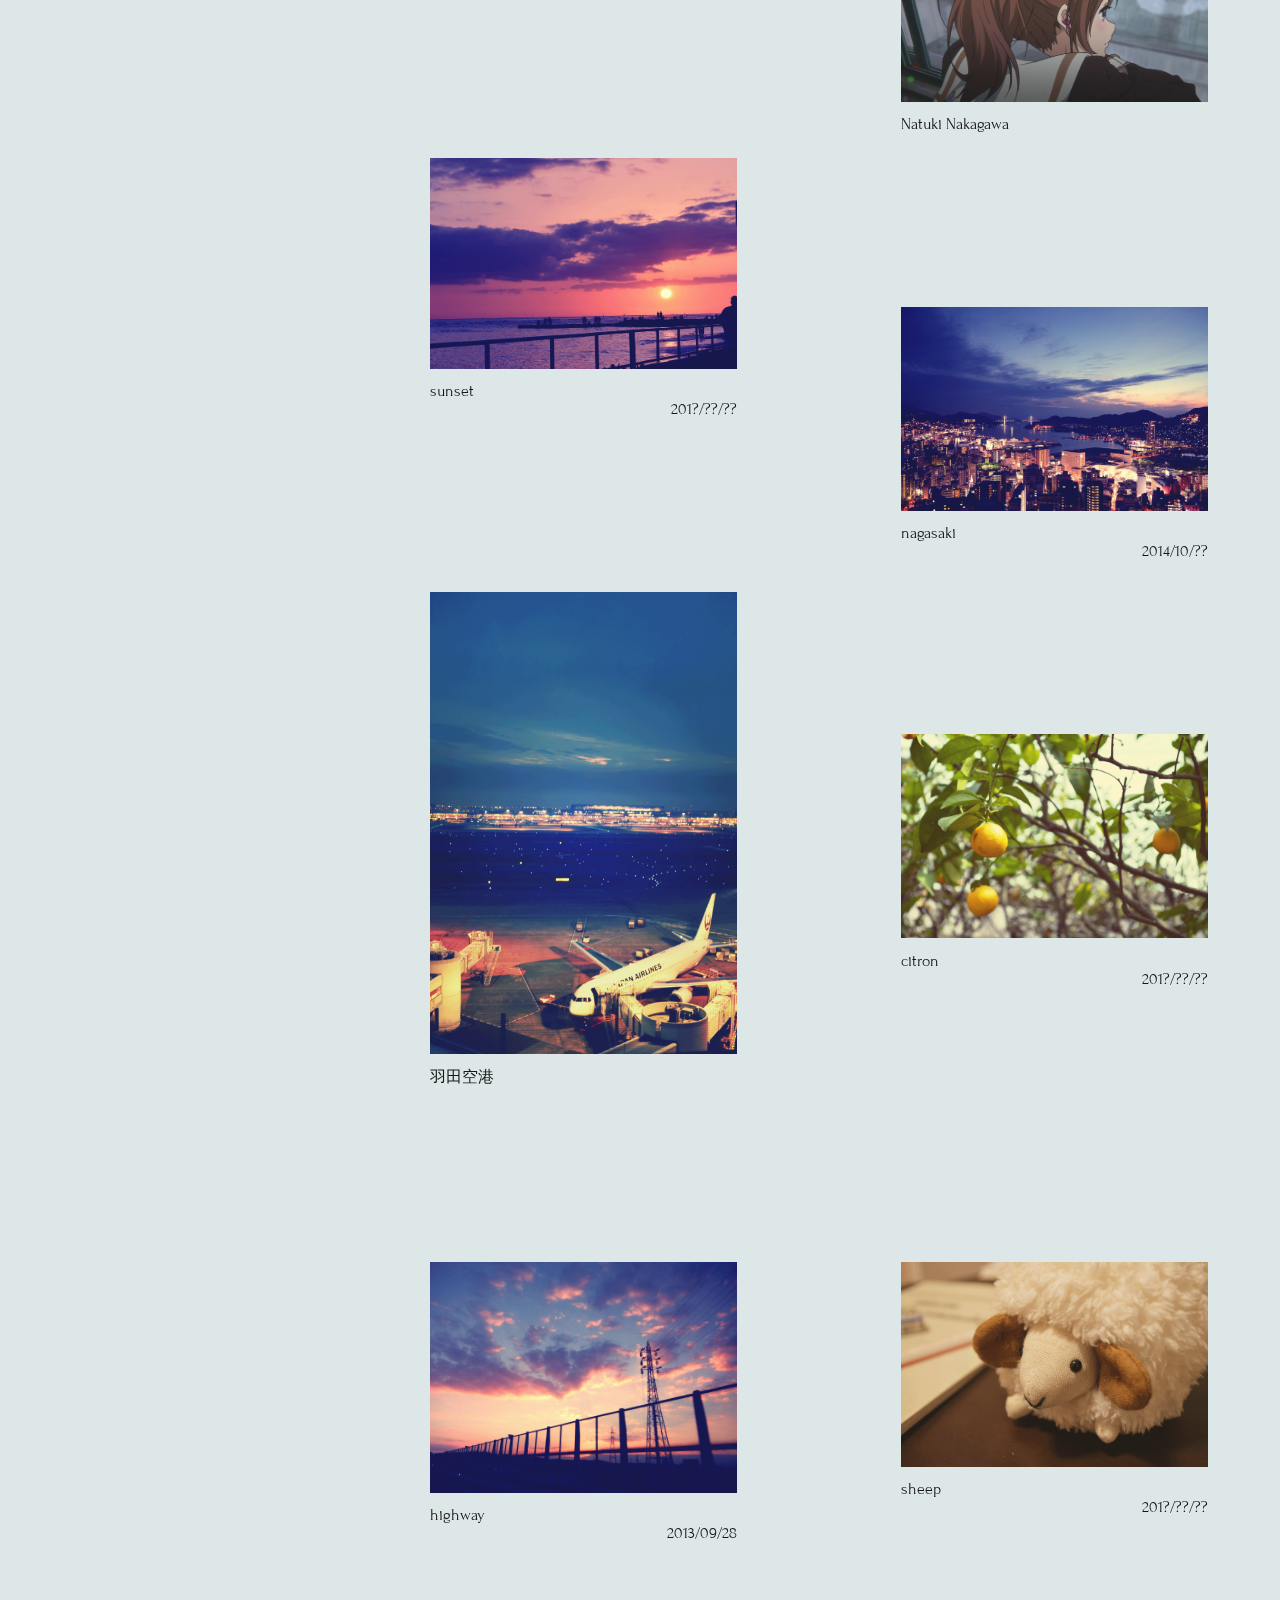
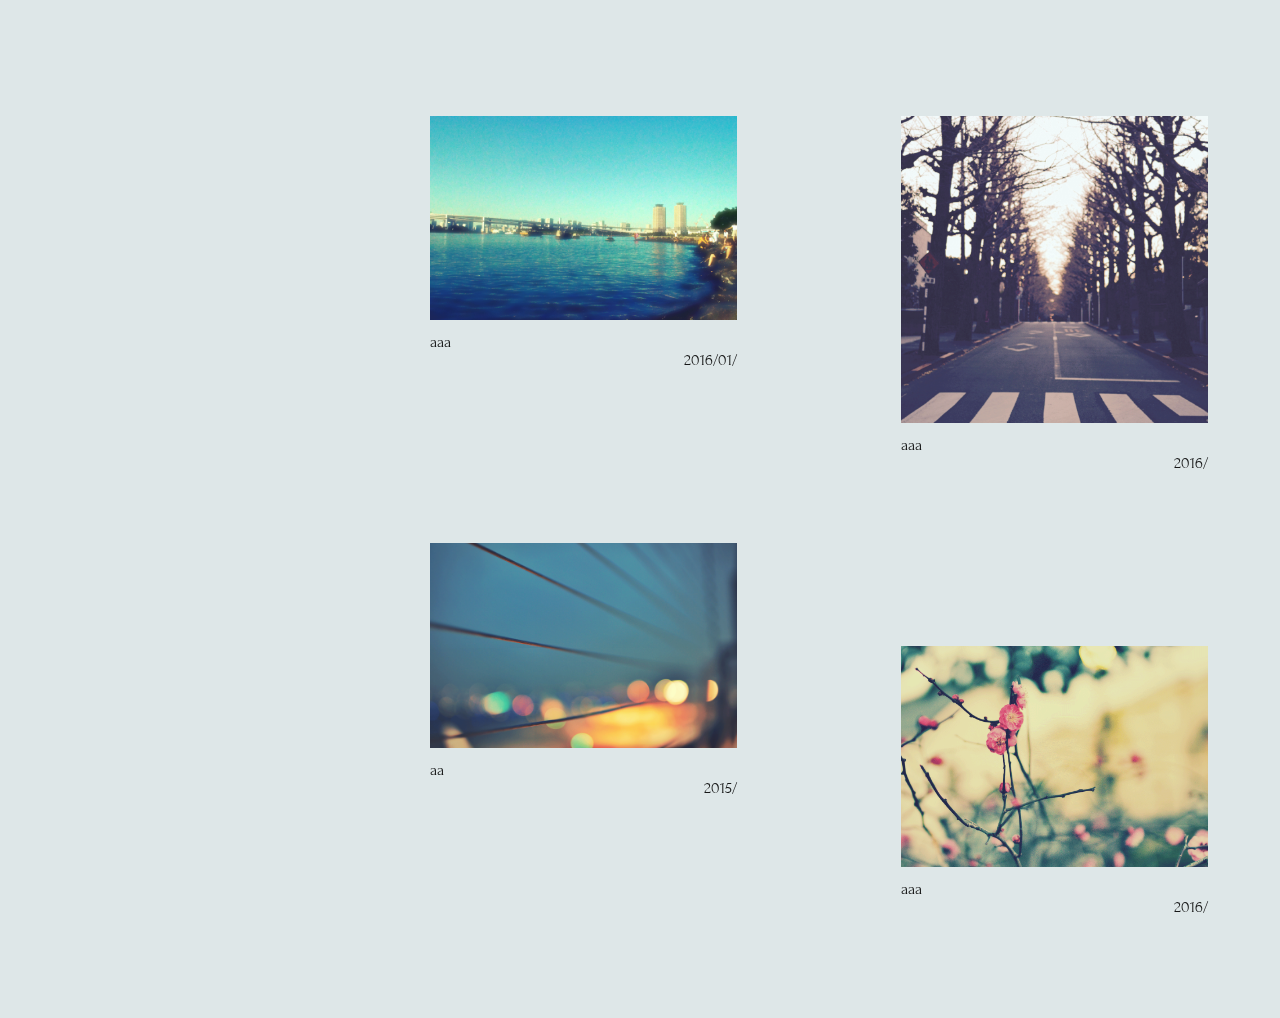
==== commit 4190c4a7: "34" ====
--- a/index.html
+++ b/index.html
@@ -53,7 +53,7 @@
         </div>
 
         <div class="two">
-            <a  class="gallery" href="./photo/otamagawa.png" title="tamagawa"><img src="./photo/otamagawa.png" alt="" class="lazy"></a>
+            <a  class="gallery" href="./photo/tamagawa2.png" title="tamagawa"><img src="./photo/tamagawa2.png" alt="" class="lazy"></a>
             <h4>tamagawa</h4>
             <p>2015/12/05</p>
         </div>
@@ -210,6 +210,12 @@
             <a class="gallery" href="./photo/back.jpg" title="aaa"><img src="./photo/back.png" alt="" class="lazy"></a>
             <h4>aa</h4>
             <p>2015/</p>
+        </div>
+        
+        <div class="two">
+            <a class="gallery" href="./photo/ume.png" title="aaa"><img src="./photo/ume.png" alt="" class="lazy"></a>
+            <h4>aaa</h4>
+            <p>2016/</p>
         </div>
 
 
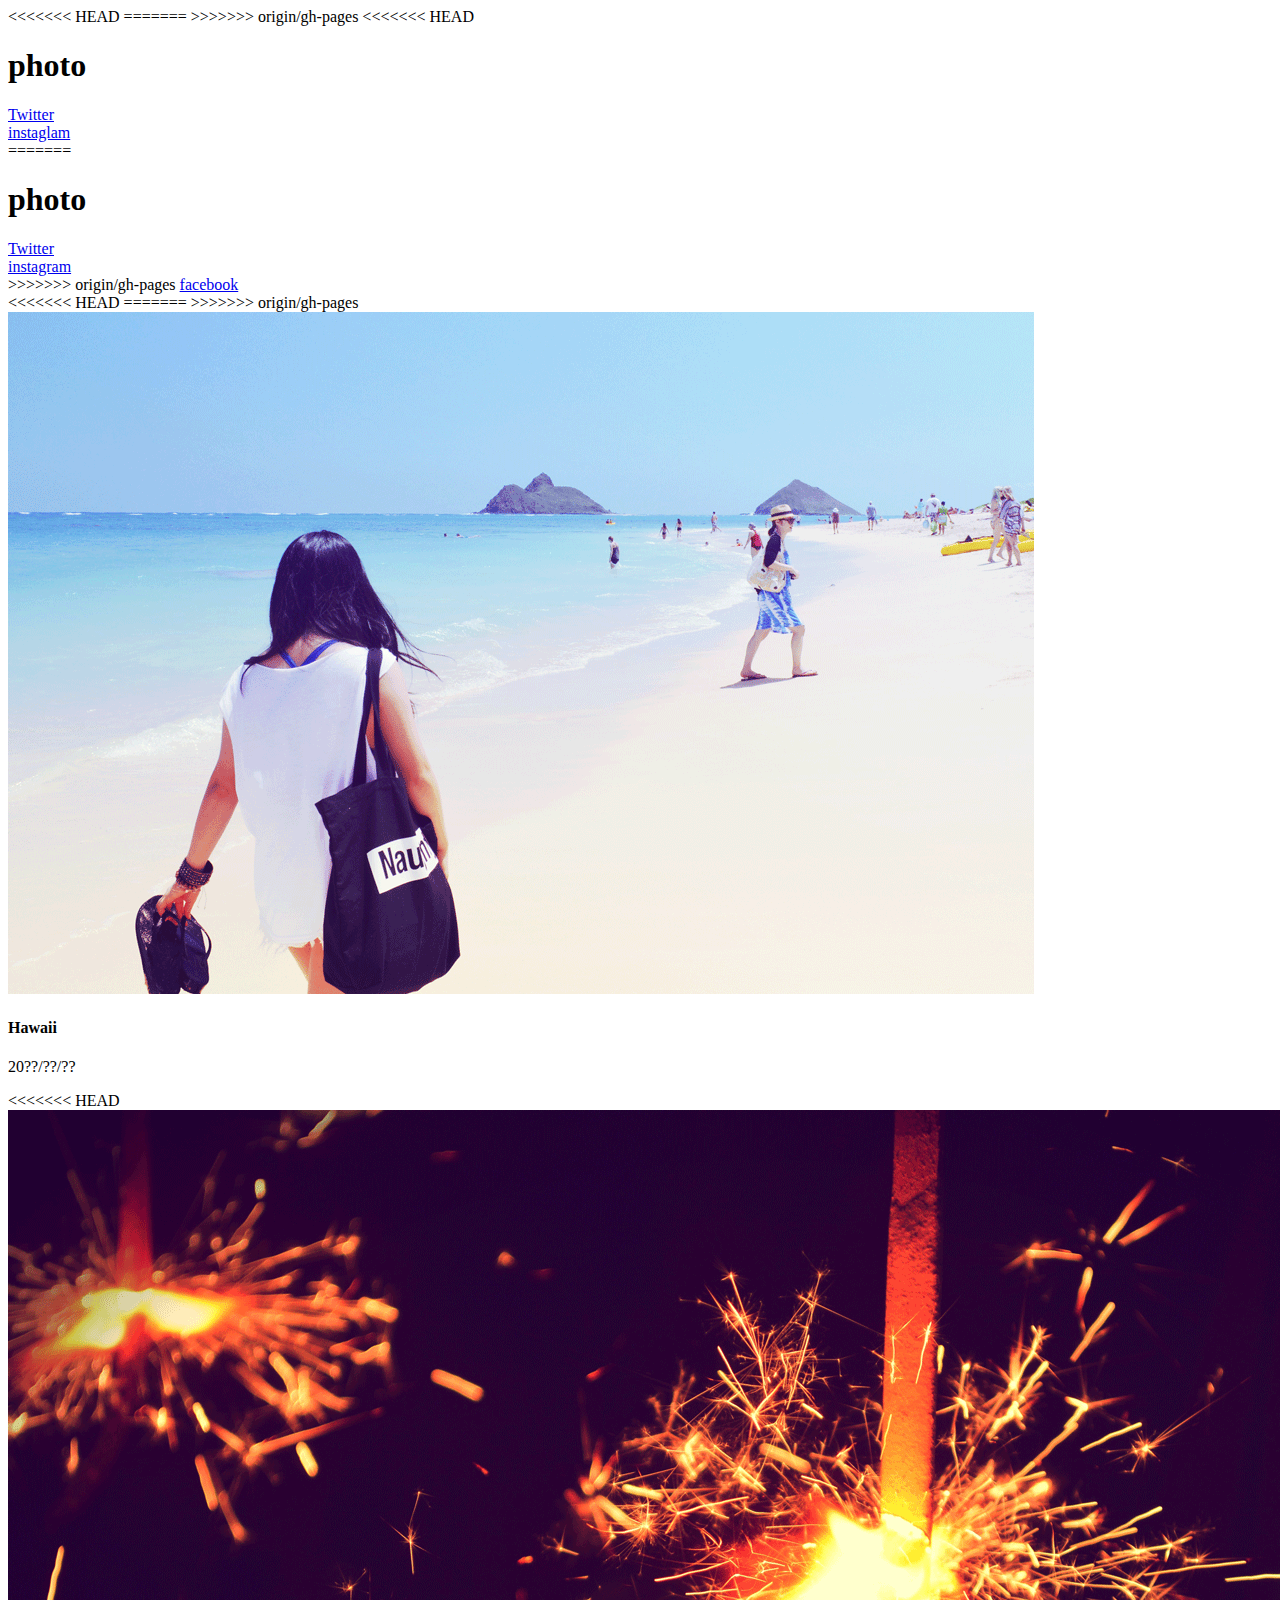
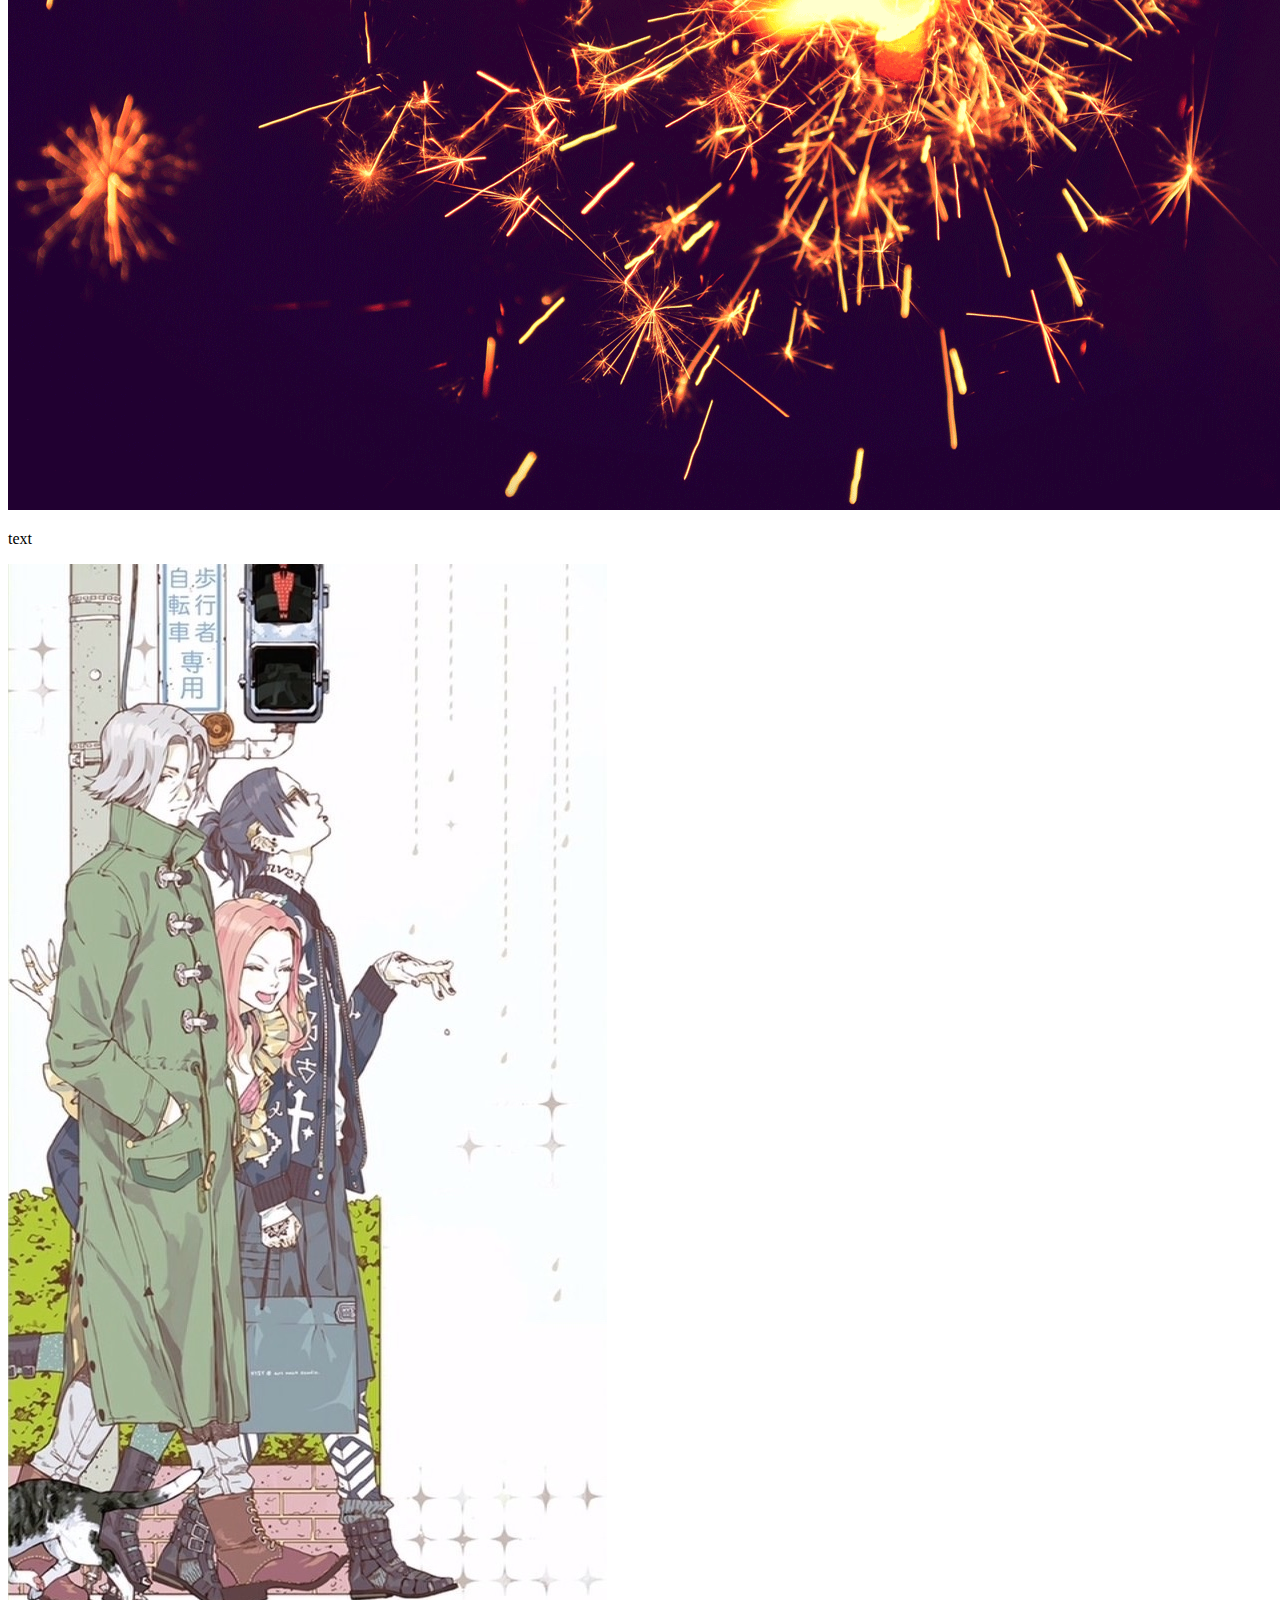
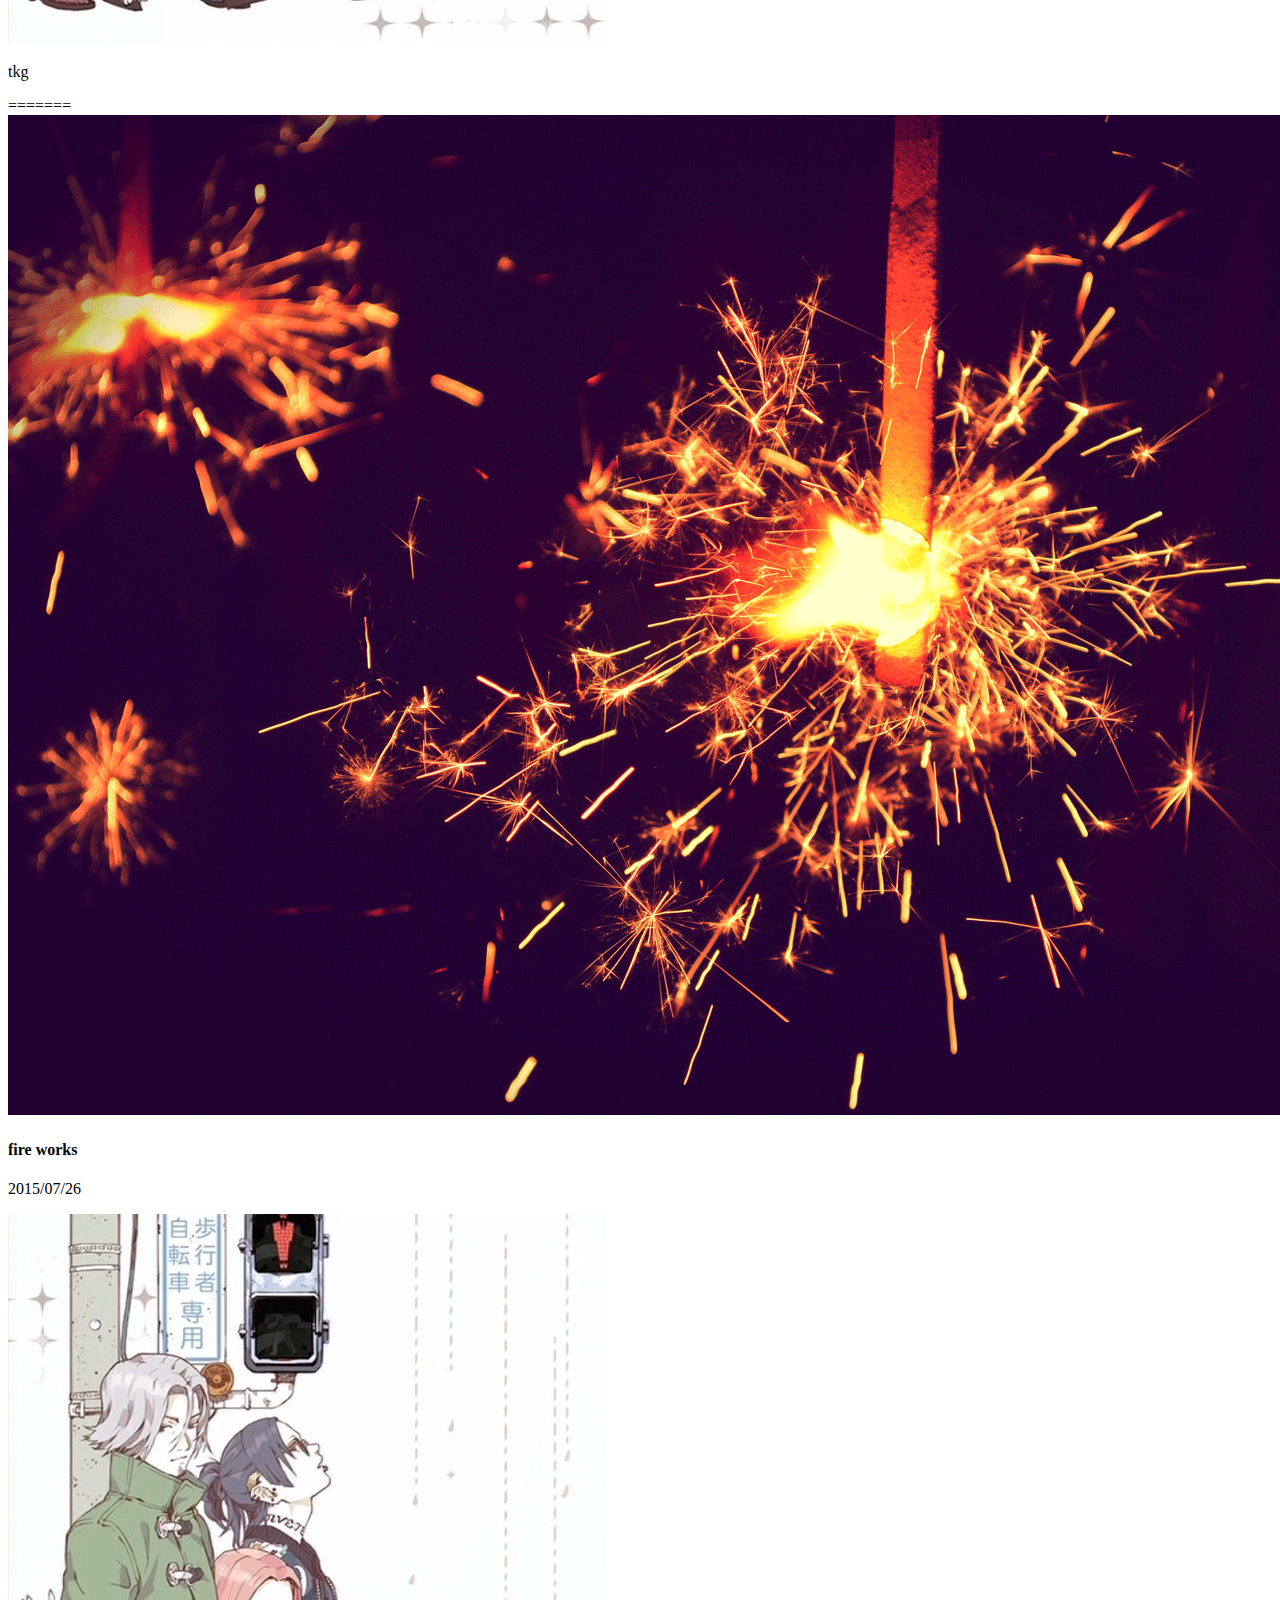
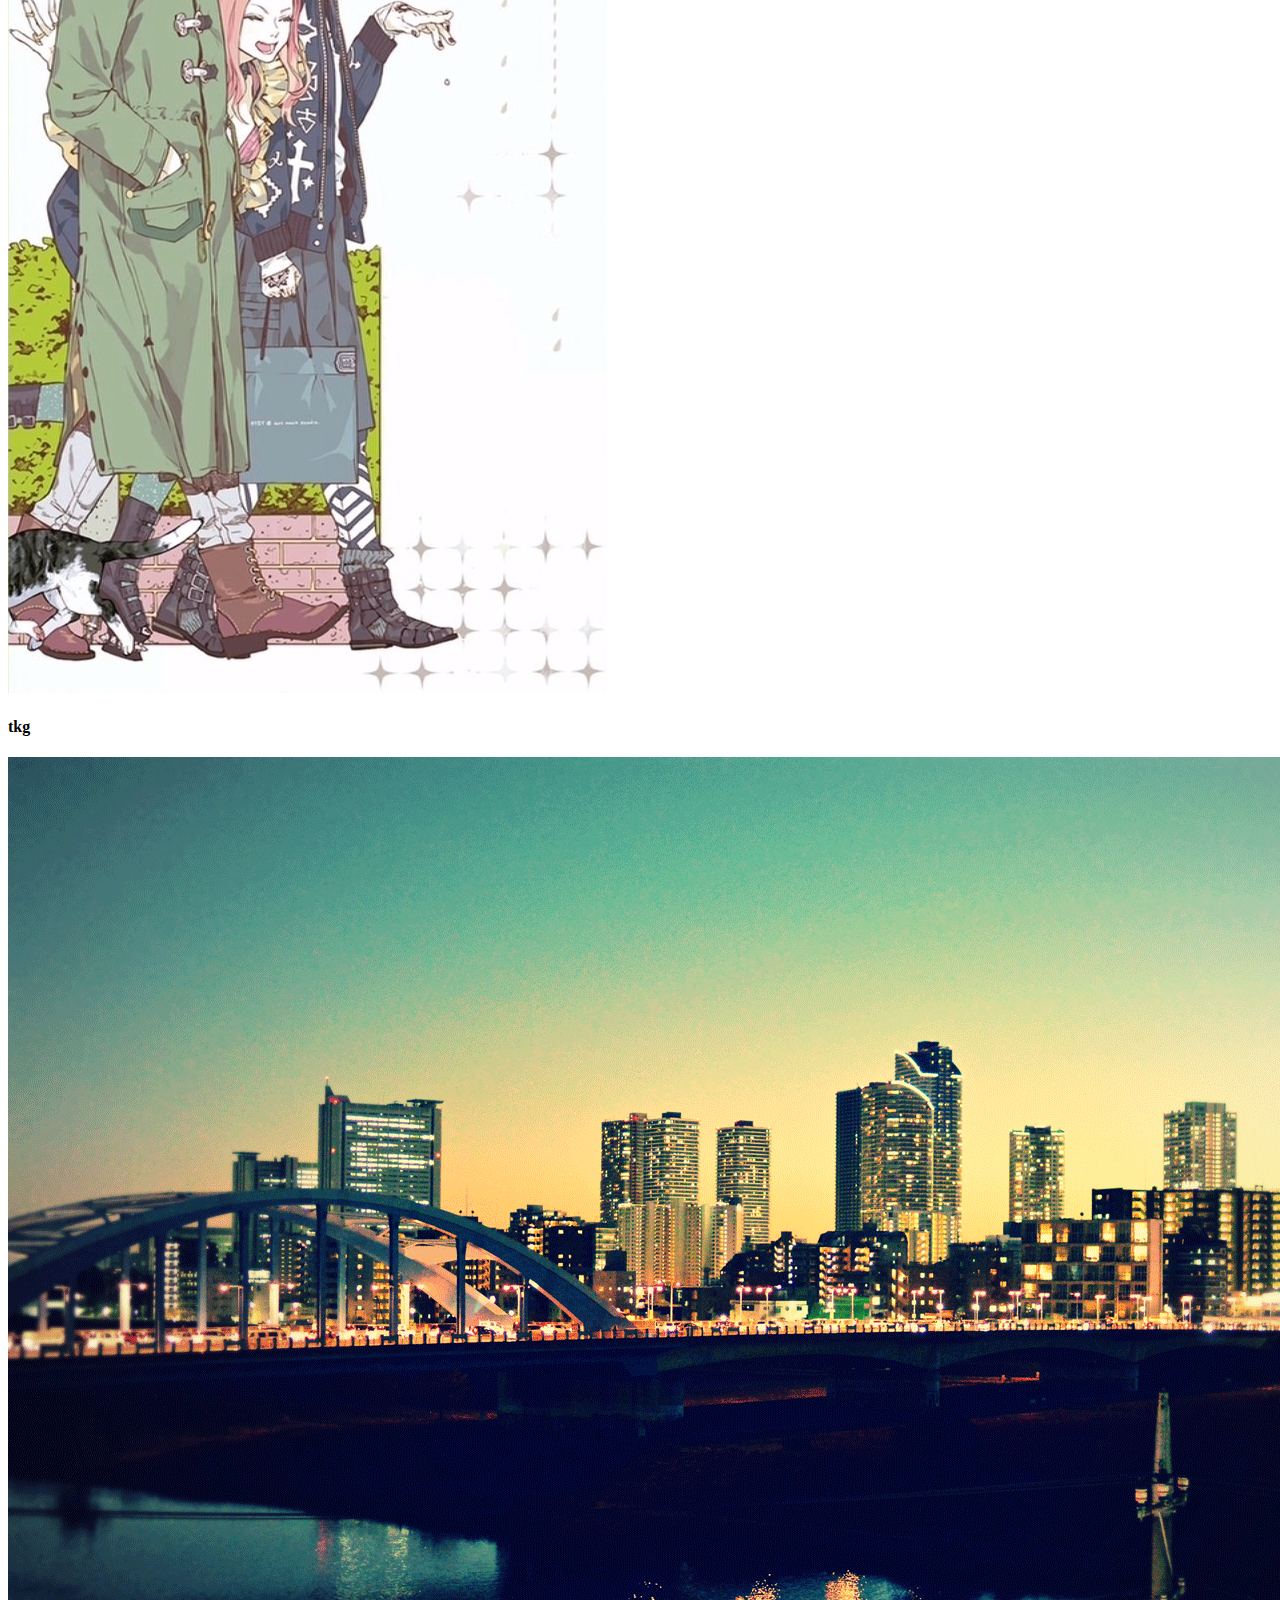
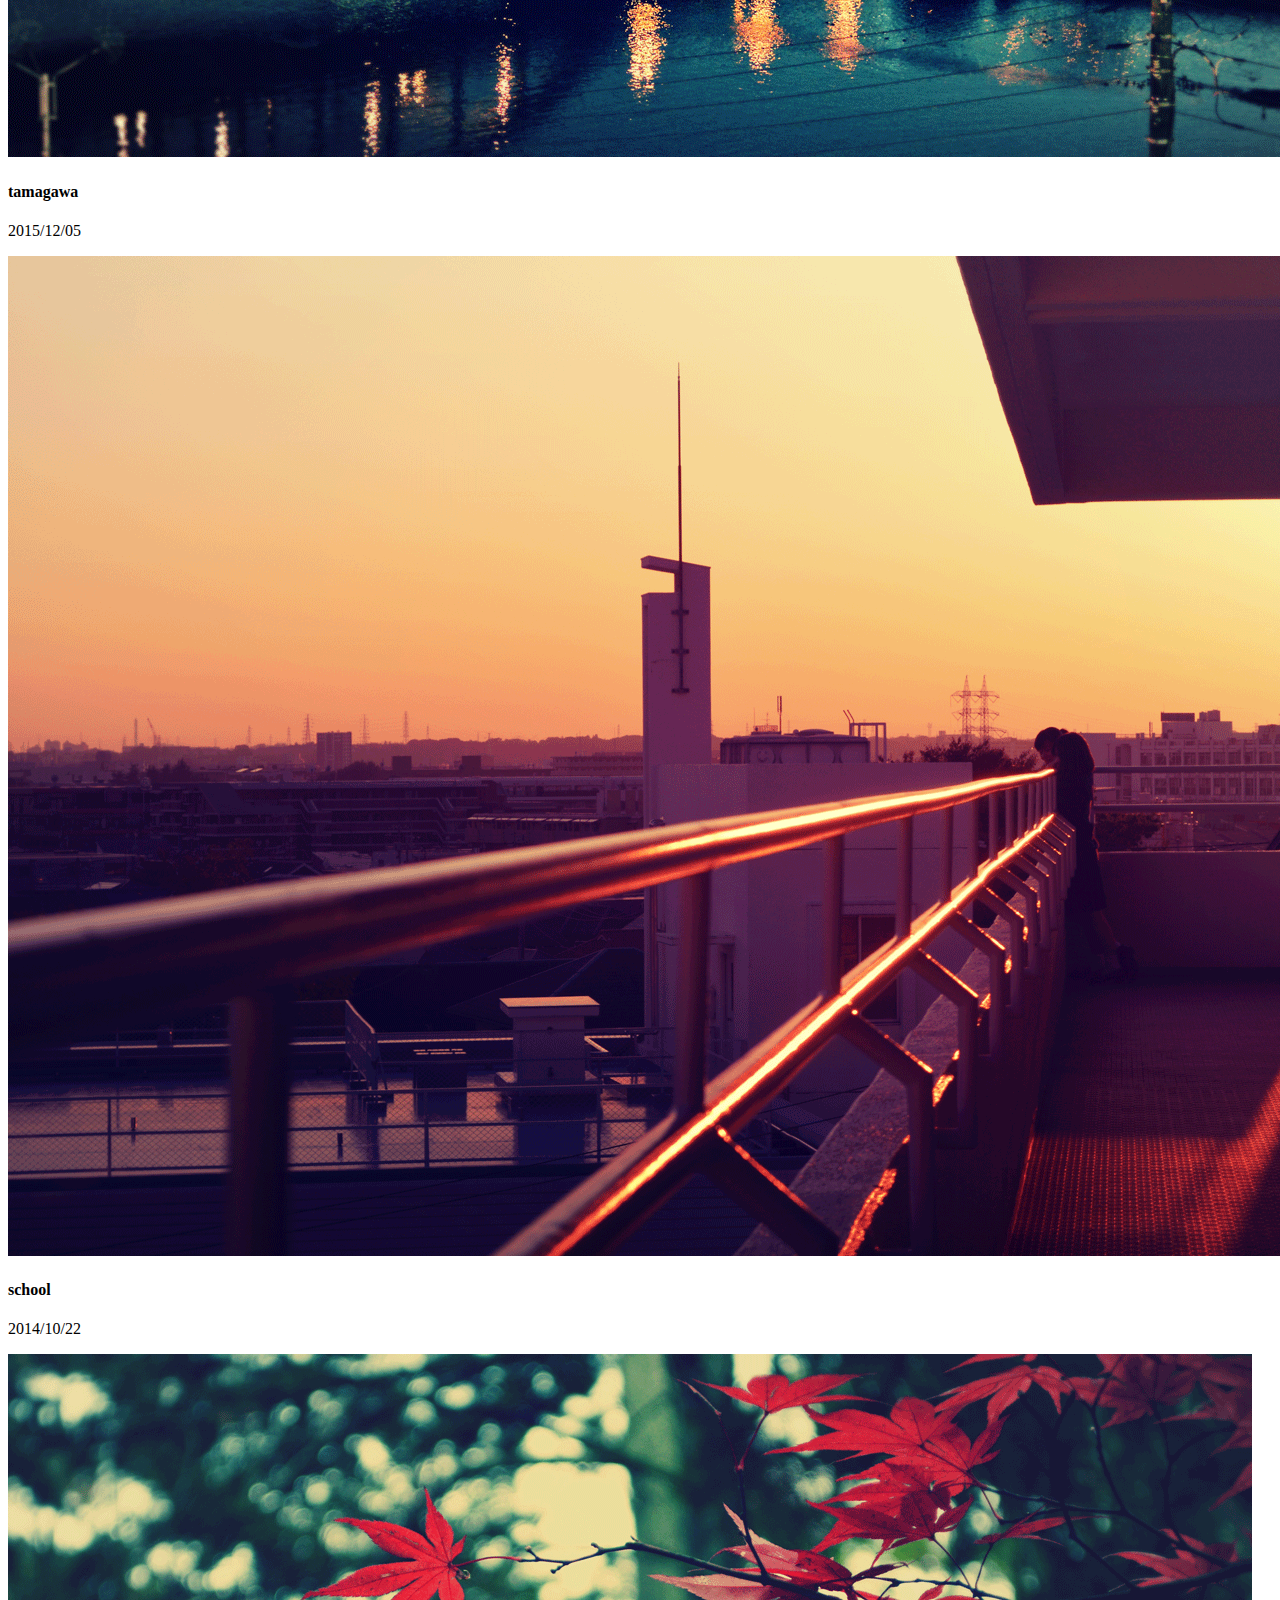
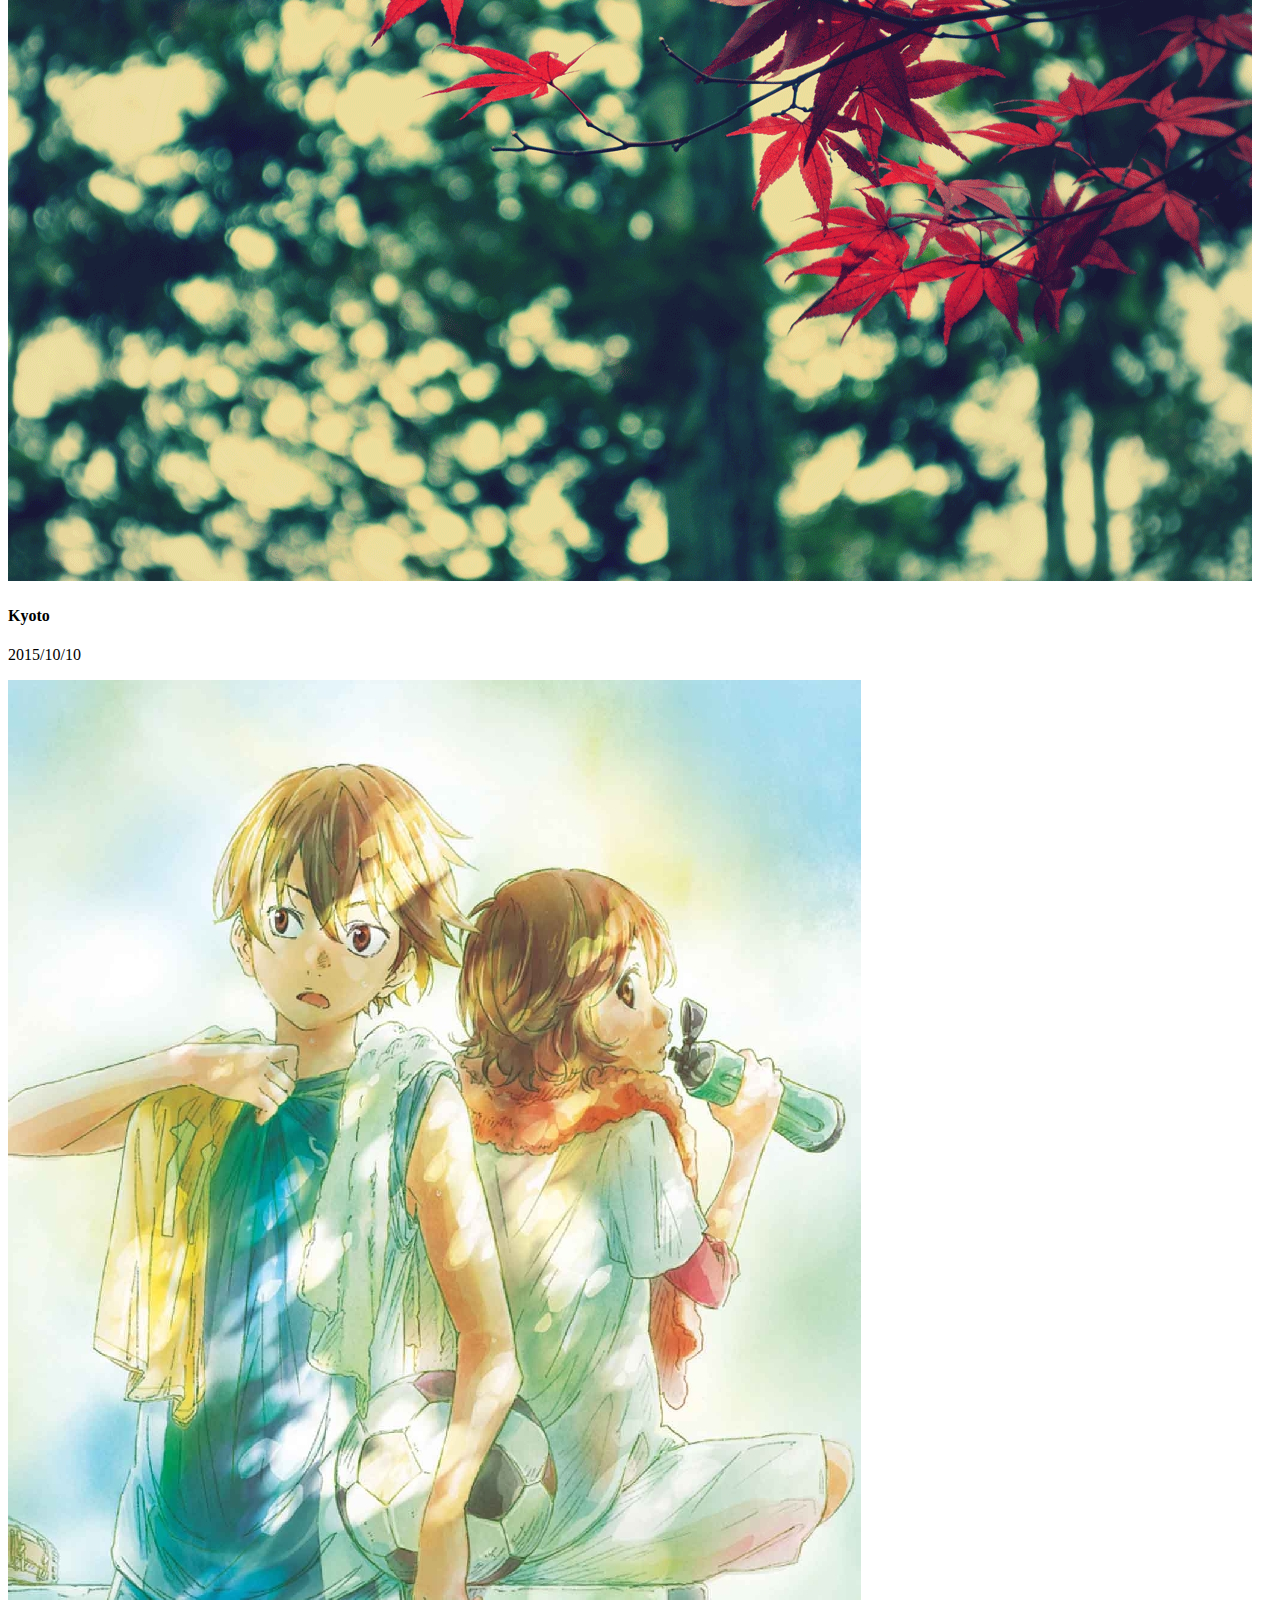
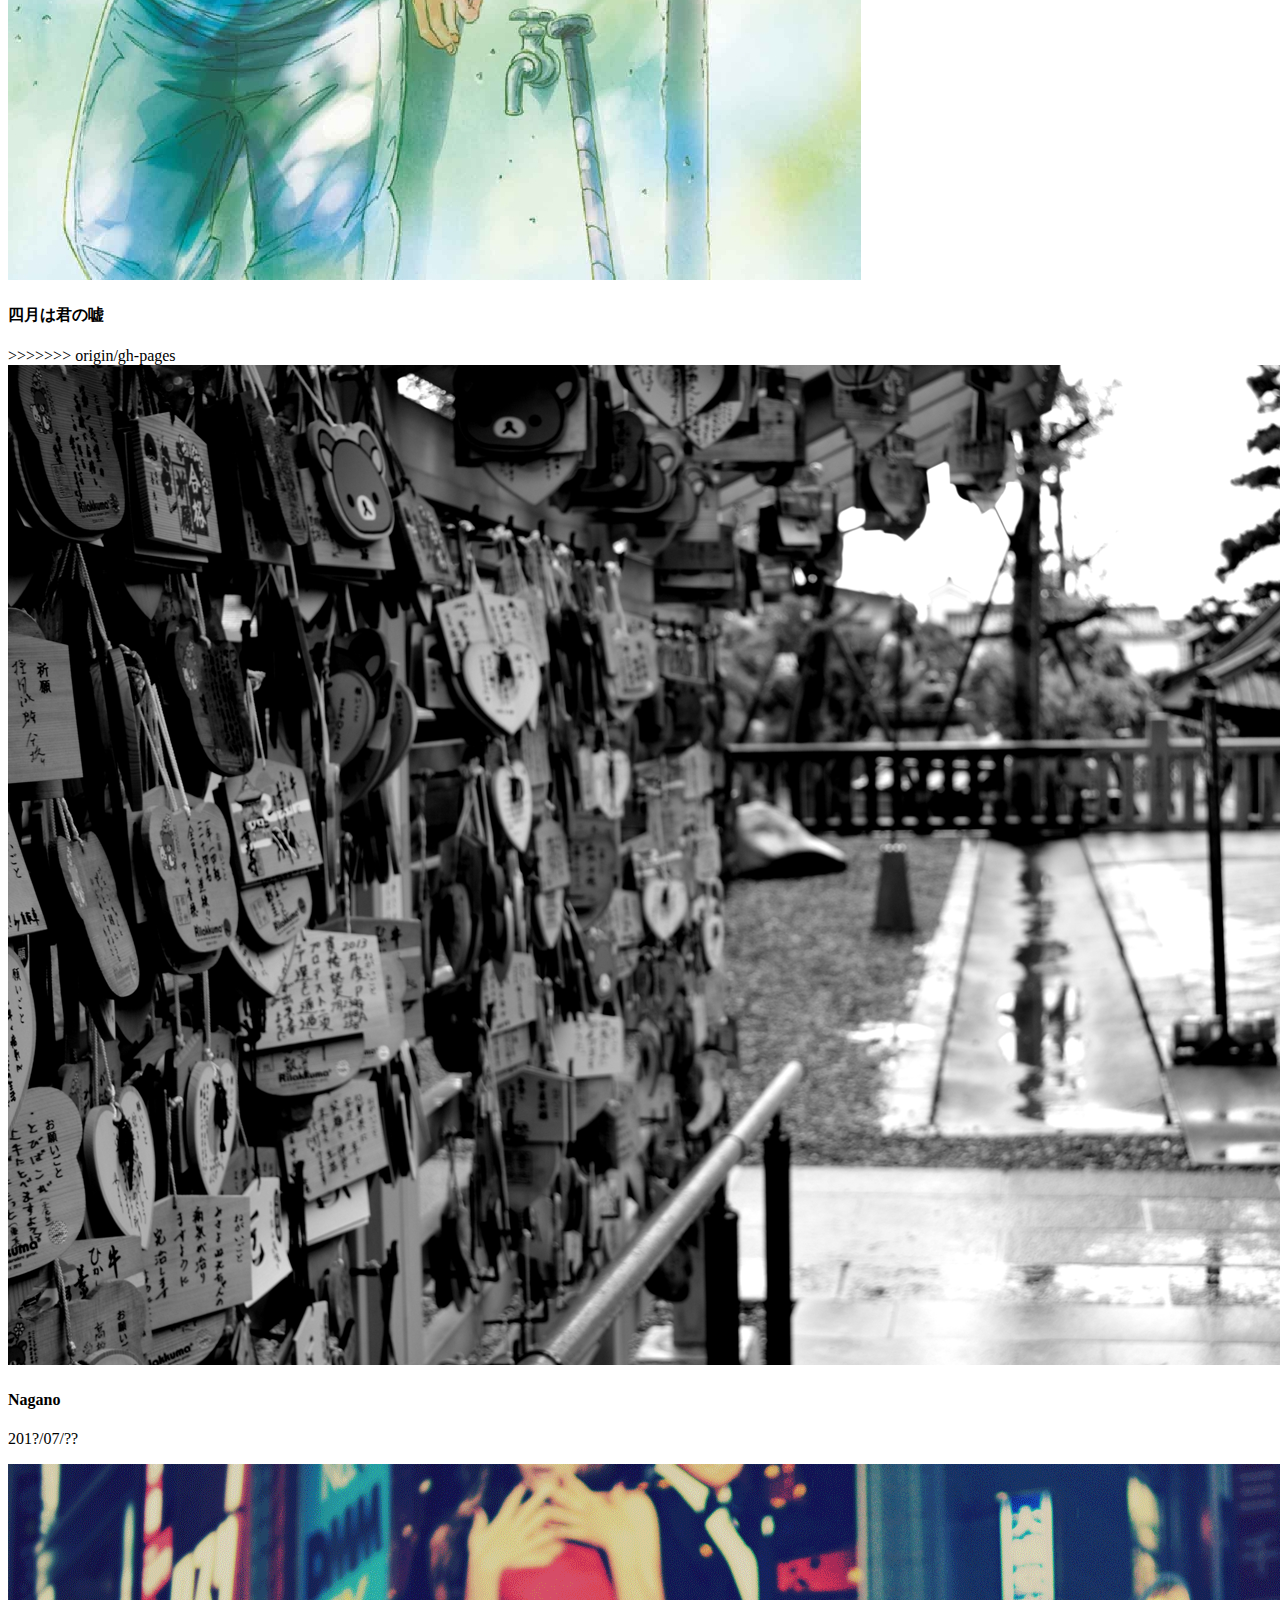
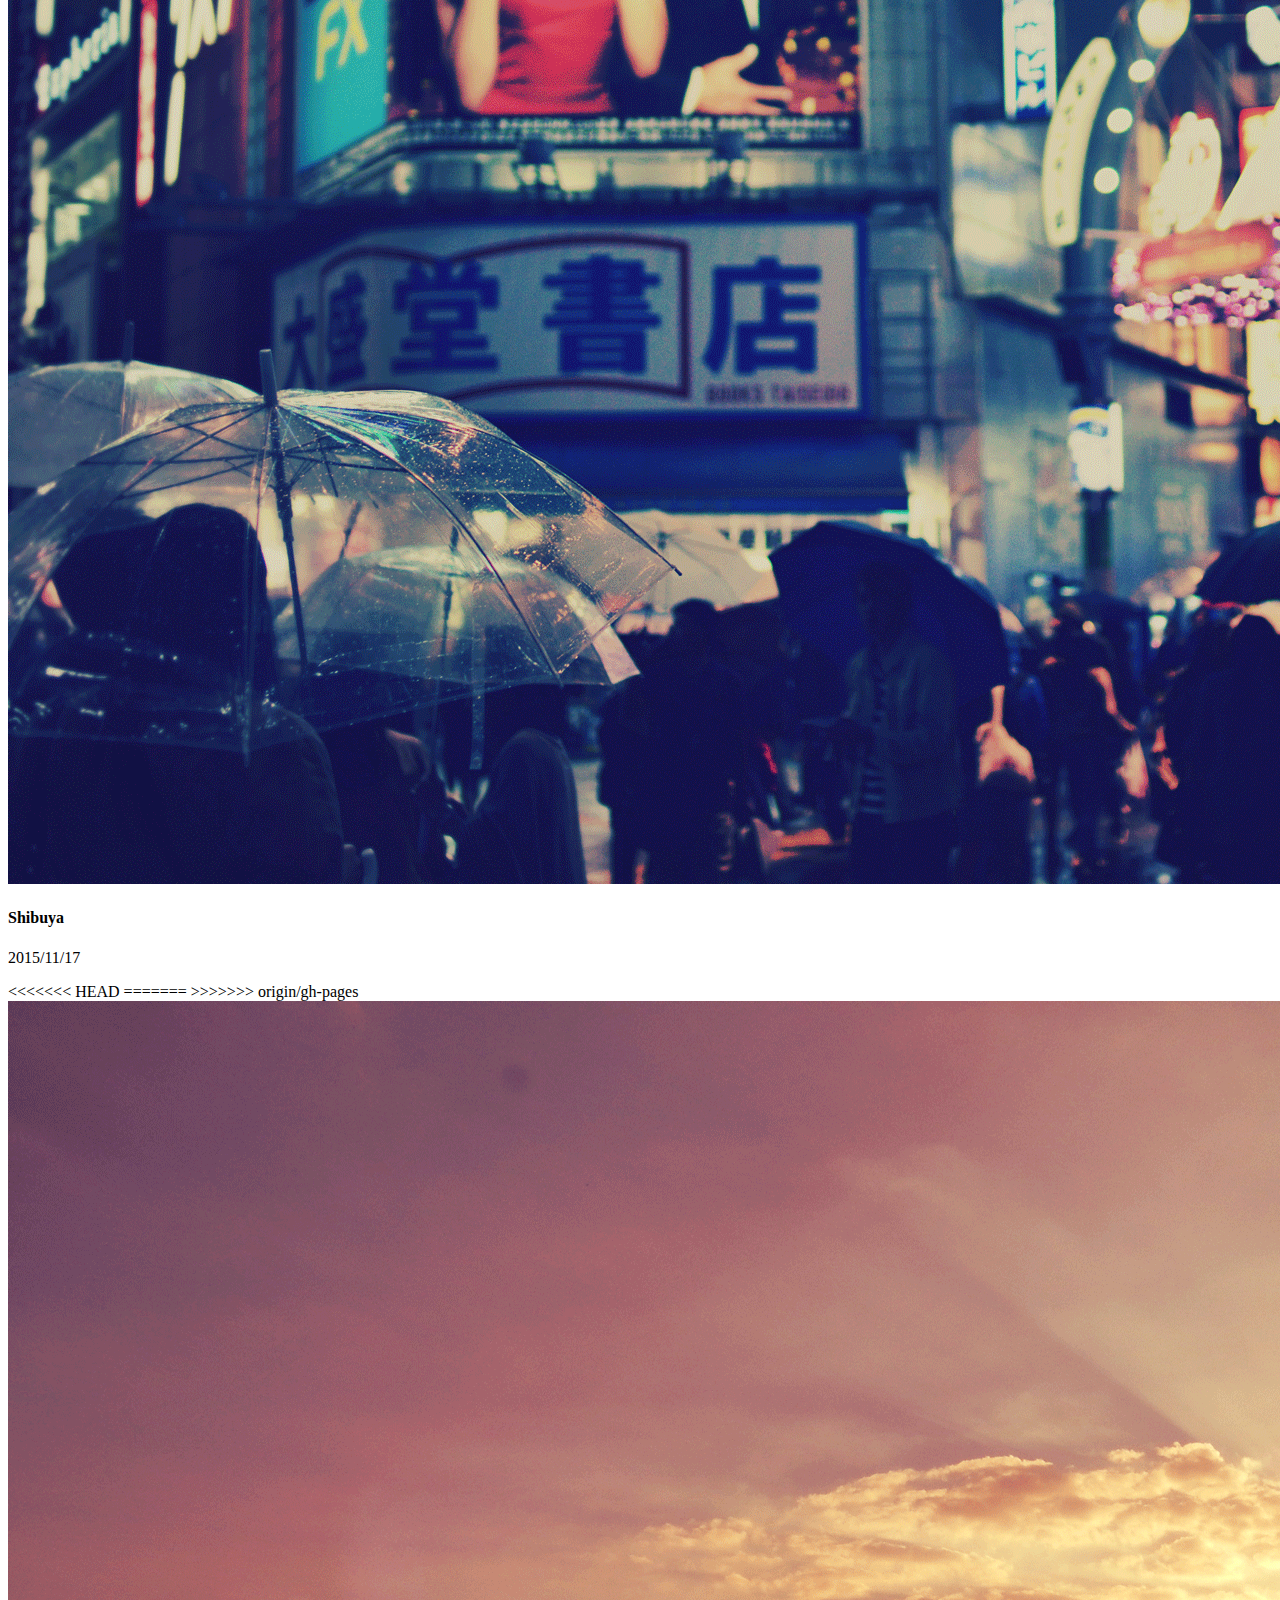
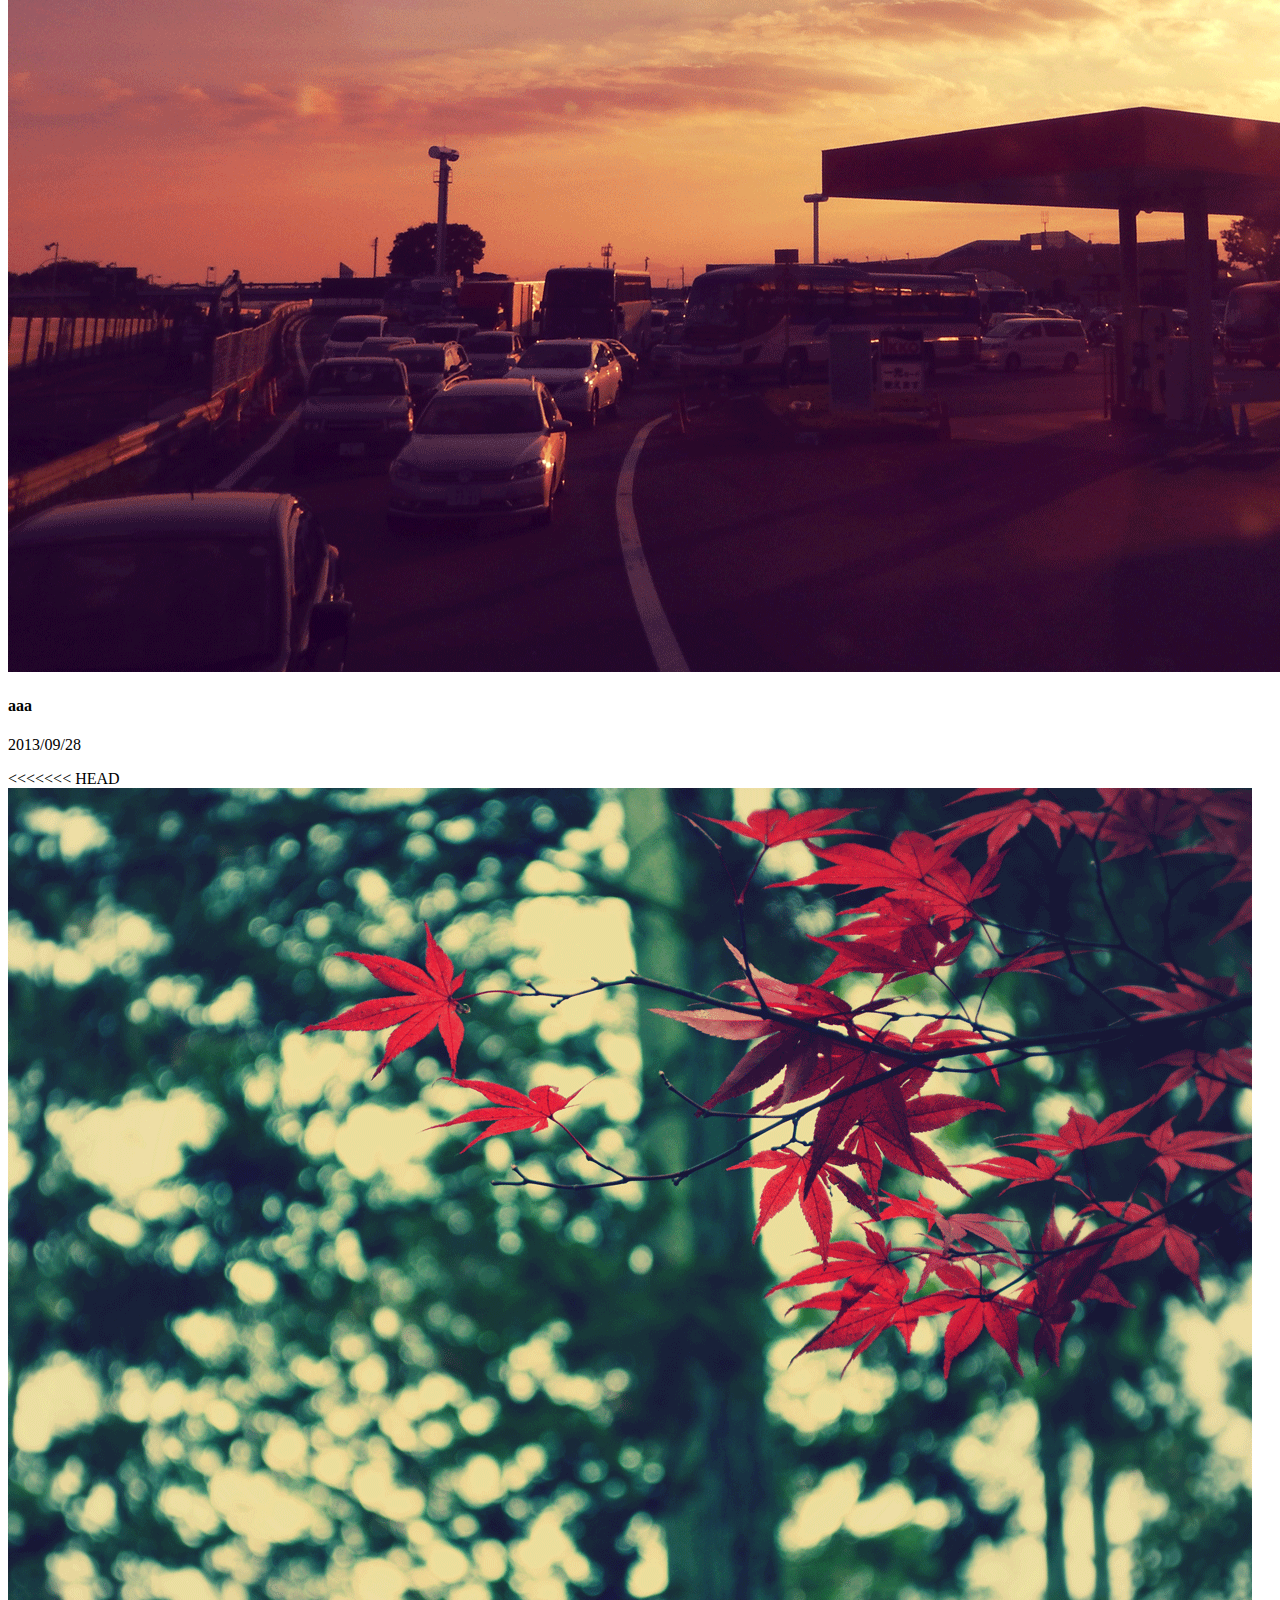
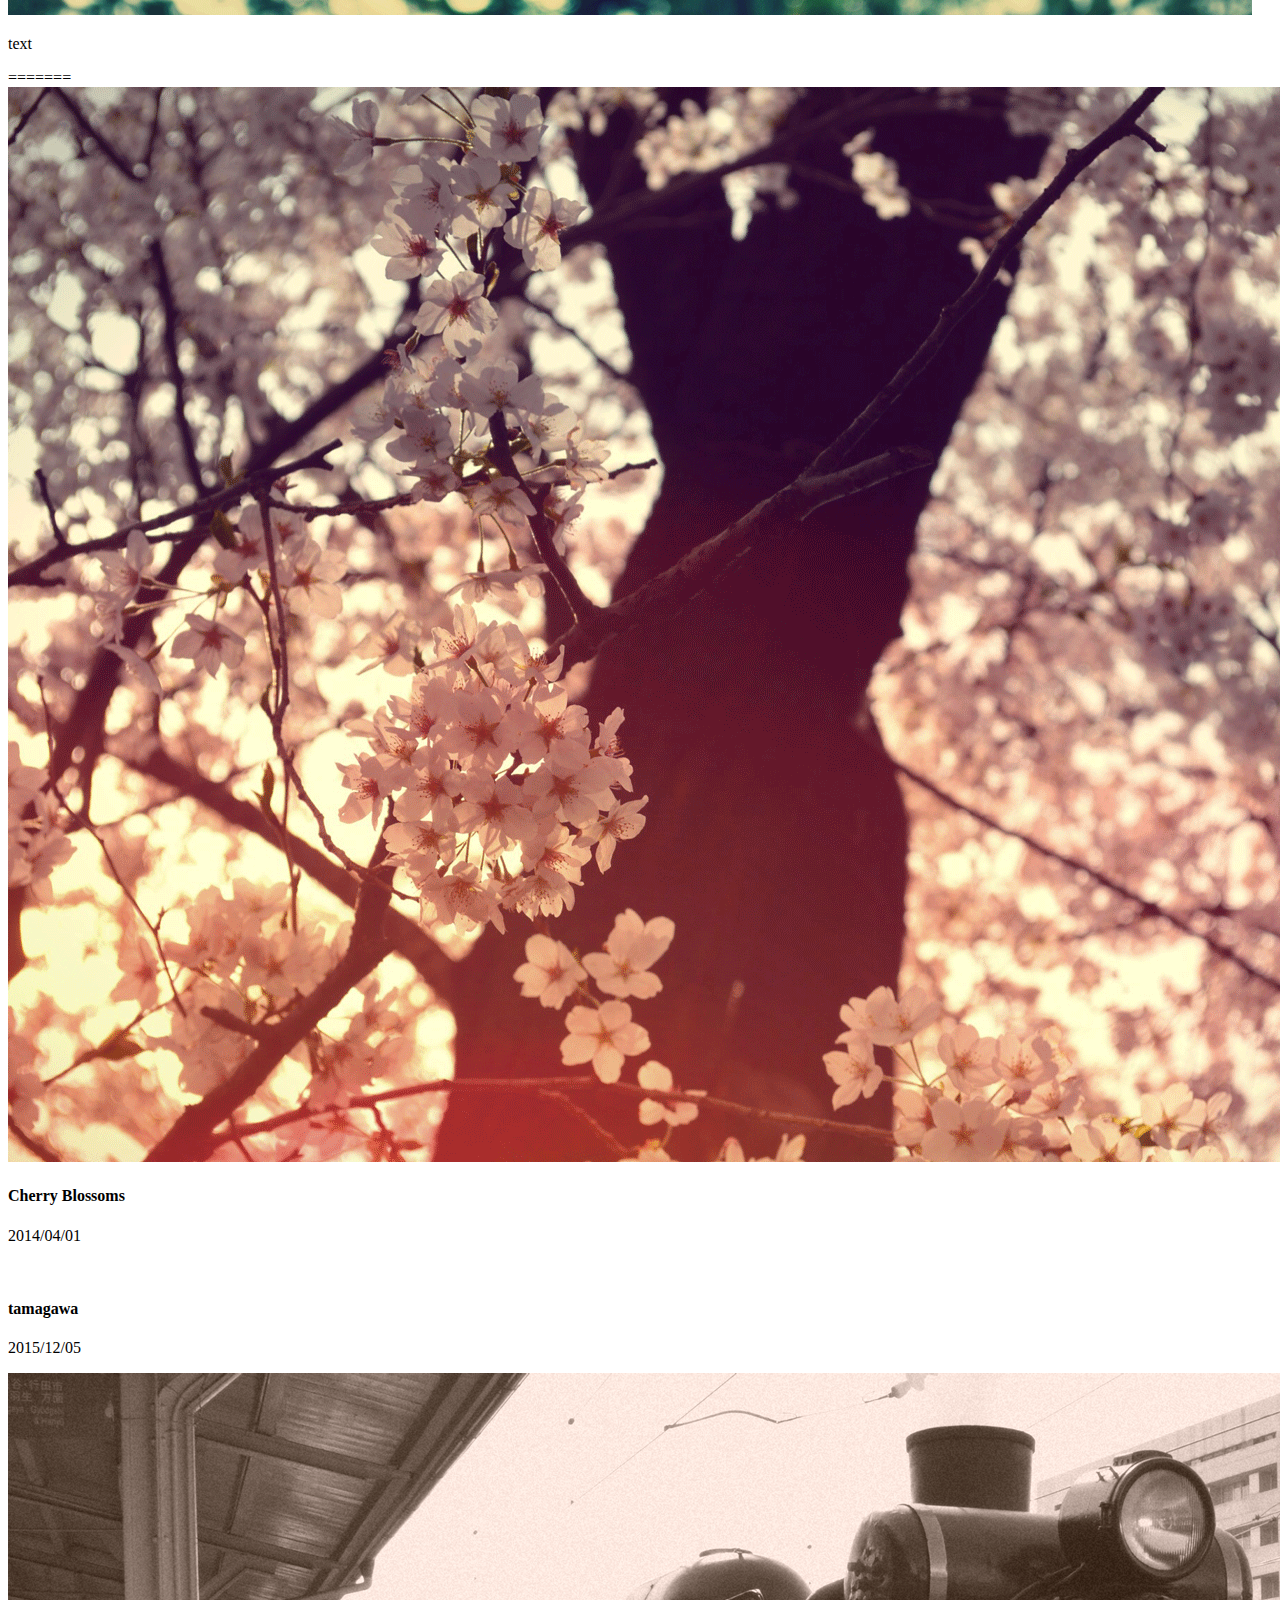
==== commit 55001740: "Merge remote-tracking branch 'origin/gh-pages'" ====
--- a/index.html
+++ b/index.html
@@ -6,6 +6,26 @@
     <title>photo</title>
     <link rel="stylesheet" href="style.css">
     <link href='https://fonts.googleapis.com/css?family=Forum' rel='stylesheet' type='text/css'>
+<<<<<<< HEAD
+
+    <script src="jquery-1.11.3.min.js"></script>
+    <script src="jquery.lazyload.min.js"></script>
+    <script type="text/javascript">
+        $(function () {
+            $('#photo').lazyload();
+        });
+    </script>
+
+    <!--<script src="js/jquery.slabtext.min.js"></script>
+    <script type="text/javascript">
+    function slabTextHeadlines() {
+	$("#a").slabText({"viewportBreakpoint":380});
+};
+$(function(){
+	setTimeout(slabTextHeadlines, 100);//1000で1秒後に反映します。
+});
+    </script>-->
+=======
     <link rel="stylesheet" href="./js/colorbox.css">
 
     <script src="./js/jquery-1.11.3.min.js"></script>
@@ -13,11 +33,19 @@
     <script src="./js/jquery.colorbox-min.js"></script>
 
 
+>>>>>>> origin/gh-pages
 </head>
 
 
 <body>
 
+<<<<<<< HEAD
+    <div id="a">
+        <h1>photo</h1>
+        <div class="link">
+            <a href="https://twitter.com/fy1125">Twitter</a><br>
+            <a href="https://www.instagram.com/fu_1125/">instaglam</a><br>
+=======
     <div id="top"></div>
 
     <div id="a">
@@ -27,12 +55,18 @@
             <br>
             <a href="https://www.instagram.com/fu_1125/">instagram</a>
             <br>
+>>>>>>> origin/gh-pages
             <a href="https://www.facebook.com/fuukayo">facebook</a>
         </div>
     </div>
 
-
-
+<<<<<<< HEAD
+   
+   
+=======
+
+
+>>>>>>> origin/gh-pages
     <div id="photo">
 
         <div class="one">
@@ -40,6 +74,19 @@
             <h4>Hawaii</h4>
             <p>20??/??/??</p>
         </div>
+<<<<<<< HEAD
+        
+        <div class="one">
+            <img src="./photo/hanabi.png" alt="">
+            <p>text</p>
+        </div>
+        
+        <div class="one">
+            <img src="./photo/tkg.jpg" alt="">
+            <p>tkg</p>
+        </div>
+        
+=======
 
         <div class="two">
             <a class="gallery" href="./photo/hanabi.png" title="aa"><img src="./photo/hanabi.png" alt="" class="lazy"></a>
@@ -76,6 +123,7 @@
             <p></p>
         </div>
 
+>>>>>>> origin/gh-pages
         <div class="one">
             <a  class="gallery" href="./photo/ema.png" title="nnn"><img src="./photo/ema.png" alt="" class="lazy"></a>
             <h4>Nagano</h4>
@@ -87,12 +135,24 @@
             <h4>Shibuya</h4>
             <p>2015/11/17</p>
         </div>
-
+<<<<<<< HEAD
+        
+=======
+
+>>>>>>> origin/gh-pages
         <div class="one">
             <a  class="gallery" href="./photo/osora.png" title="aaaq"><img src="./photo/osora.png" alt="" class="lazy"></a>
             <h4>aaa</h4>
             <p>2013/09/28</p>
         </div>
+<<<<<<< HEAD
+        
+        <div class="one">
+            <img src="./photo/kyouto2.png" alt="">
+            <p>text</p>
+        </div>
+
+=======
 
         <div class="two">
             <a class="gallery" href="./photo/sakusakura.png" title="aaa"><img src="./photo/sakusakura.png" alt="" class="lazy"></a>
@@ -130,6 +190,7 @@
             <p>2013/12/16</p>
         </div>
 
+>>>>>>> origin/gh-pages
         <div class="two">
             <a class="gallery" href="./photo/remi.jpg" title="remi"><img src="./photo/remi.jpg" alt="" class="lazy"></a>
             <p>remi</p>
@@ -187,6 +248,16 @@
             <h4>highway</h4>
             <p>2013/09/28</p>
         </div>
+
+        <div class="one">
+            <img src="./photo/ema.png" alt="">
+            <p>text</p>
+        </div>
+        
+        <div class="two">
+            <img src="./photo/shibuya.png" alt="">
+            <p>text</p>
+        </div>
         
         <div class="two">
             <a class="gallery" href="./photo/hitsuji.png" title="ss"><img src="./photo/hitsuji.png" alt="" class="lazy"></a>
@@ -207,6 +278,89 @@
         </div>
 
         <div class="one">
+<<<<<<< HEAD
+            <img src="./photo/osora.png" alt="">
+            <p>text</p>
+        </div>
+        
+        <div class="two">
+            <img src="./photo/sakusakura.JPG" alt="">
+            <p>text</p>
+        </div>
+        
+        <div class="one">
+            <img src="./photo/tamagawa.png" alt="">
+            <p>text</p>
+        </div>
+        
+        <div class="two">
+            <img src="./photo/sl.png" alt="">
+            <p>text
+            <br>aaa
+            <br>aaa
+            <br>aaa
+            <br>aaa</p>
+        </div>
+        
+        <div class="one">
+            <img src="./photo/pig.png" alt="">
+            <p>text</p>
+        </div>
+        
+        <div class="one">
+            <img src="./photo/yuzu.JPG" alt="">
+            <p>text</p>
+        </div>
+        
+        <div class="one">
+            <img src="./photo/yokohama.png" alt="">
+            <p>text</p>
+        </div>
+        
+        <div class="two">
+            <img src="./photo/remi.jpg" alt="">
+            <p>remi</p>
+        </div>
+        
+        <div class="one">
+            <img src="./photo/okujo.png" alt="">
+            <p>text</p>
+        </div>
+        
+        <div class="two">
+            <img src="./photo/sakura.JPG" alt="">
+            <p>text</p>
+        </div>
+        
+        <div class="one">
+            <img src="./photo/kyouto.png" alt="">
+            <p>text</p>
+        </div>
+        
+        <div class="two">
+            <img src="./photo/nagasaki.JPG" alt="">
+            <p>text</p>
+        </div>
+        
+        <div class="one">
+            <img src="./photo/ponite.png" alt="">
+            <p>text</p>
+        </div>
+        
+        <div class="two">
+            <img src="./photo/hitsuji.png" alt="">
+            <p>text</p>
+        </div>
+        
+        <div class="one">
+            <img src="./photo/ss.png" alt="">
+            <p>text</p>
+        </div>
+    </div>
+    
+    <div id="b">
+        <a href="./index.html" class="c">↑</a>
+=======
             <a class="gallery" href="./photo/back.jpg" title="aaa"><img src="./photo/back.png" alt="" class="lazy"></a>
             <h4>aa</h4>
             <p>2015/</p>
@@ -224,6 +378,7 @@
 
     <div id="b">
         <a href="#top" class="c">↑</a>
+>>>>>>> origin/gh-pages
     </div>
 
 
--- a/style.css
+++ b/style.css
@@ -1,3 +1,9 @@
+<<<<<<< HEAD
+body {
+    width: 100%;
+    margin: 0;
+    background-image: url(./photo/bg00.jpeg);
+=======
 @charset "UTF-8";
 * {
     margin: 0;
@@ -16,6 +22,7 @@
 body {
     width: 100%;
     margin: 0;
+>>>>>>> origin/gh-pages
     background-attachment: fixed;
     background-position: center center;
     background-repeat: no-repeat;
@@ -41,9 +48,37 @@
   */
 }
 
+<<<<<<< HEAD
+
+/*.slabtexted .slabtext{
+    display:-moz-inline-box;
+    display:inline-block;
+    white-space:nowrap;
+}
+
+.slabtextinactive .slabtext {
+    display: inline;
+    white-space: normal;
+    font-size: 1em !important;
+    letter-spacing: inherit !important;
+    word-spacing: inherit !important;
+    *letter-spacing: 0 !important;
+    *word-spacing: 0 !important;
+}
+
+.slabtextdone .slabtext {
+    display: block;
+    line-height: 0.9;
+}*/
+
+#a {
+    width: 10%;
+    background-color: #dee7e8;
+=======
 #a {
     width: 10%;
     background: #dee7e8;
+>>>>>>> origin/gh-pages
     margin: 3%;
     margin-right: 4%;
     padding: 1.5%;
@@ -62,10 +97,17 @@
 .link {
     margin: 0 auto;
     padding-left: 30%;
+<<<<<<< HEAD
+    padding-top: 10%;
+}
+
+a {
+=======
     padding-top: 30%;
 }
 
 .link a {
+>>>>>>> origin/gh-pages
     text-decoration: none;
     text-align: center;
     line-height: 1.5em;
@@ -77,7 +119,11 @@
     transition: all 1.0s ease;
 }
 
+<<<<<<< HEAD
+a:hover {
+=======
 .link a:hover {
+>>>>>>> origin/gh-pages
     color: #c4c4c4;
     -moz-transform: rotateY(360deg);
     -webkit-transform: rotateY(360deg);
@@ -87,6 +133,8 @@
 
 #photo {
     margin-left: 20%;
+<<<<<<< HEAD
+=======
 }
 
 h4 {
@@ -97,6 +145,7 @@
 p {
     text-align: right;
     color: #000;
+>>>>>>> origin/gh-pages
 }
 
 img {
@@ -105,13 +154,21 @@
 }
 
 .one {
+<<<<<<< HEAD
+    background: /*#d8e5e3*/#dee7e8/*#c6d4d6*/;
+=======
     background: /*#d8e5e3*/
     #dee7e8/*#c6d4d6*/;
+>>>>>>> origin/gh-pages
     width: 30%;
     margin: 5%;
     padding: 2%;
     padding-bottom: 5%;
+<<<<<<< HEAD
+    margin-left: 10%;
+=======
     margin-left: 15%;
+>>>>>>> origin/gh-pages
     float: left;
     opacity: 0.9;
 }
@@ -128,6 +185,8 @@
     float: right;
 }
 
+<<<<<<< HEAD
+=======
 a img{
     -webkit-filter: blur(0);
 	filter: blur(0);
@@ -140,6 +199,7 @@
 	transition: .3s ease-in-out;
 }
 
+>>>>>>> origin/gh-pages
 #b {
     width: 50px;
     height: 50px;
@@ -153,6 +213,15 @@
 }
 
 .c {
+<<<<<<< HEAD
+    top: 0;
+	right: 0;
+	bottom: 0;
+	left: 0;
+	margin: auto;
+    width: 50px;
+    height: 50px;
+=======
     color: #000;
     top: 0;
     right: 0;
@@ -175,4 +244,5 @@
     -webkit-transform: rotateY(360deg);
     -o-transform: rotateY(360deg);
     -ms-transform: rotateY(360deg);
+>>>>>>> origin/gh-pages
 }